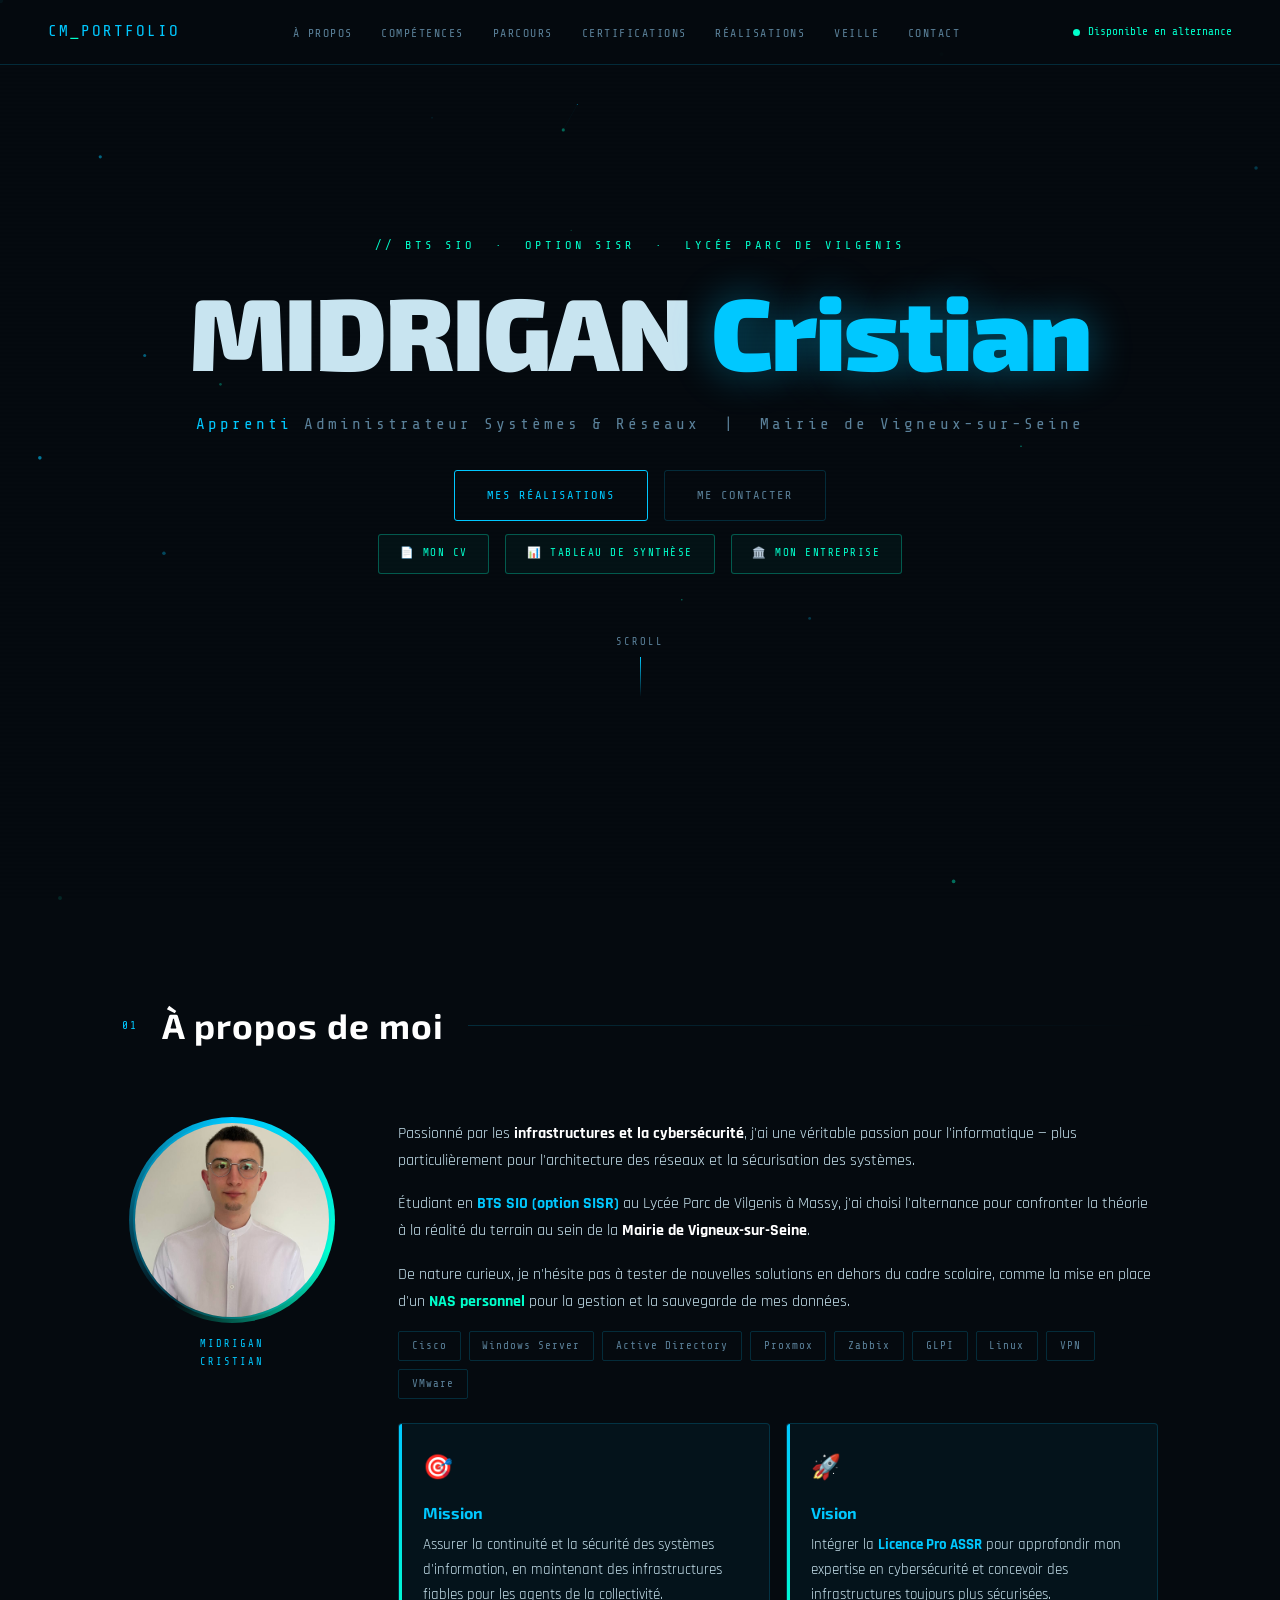
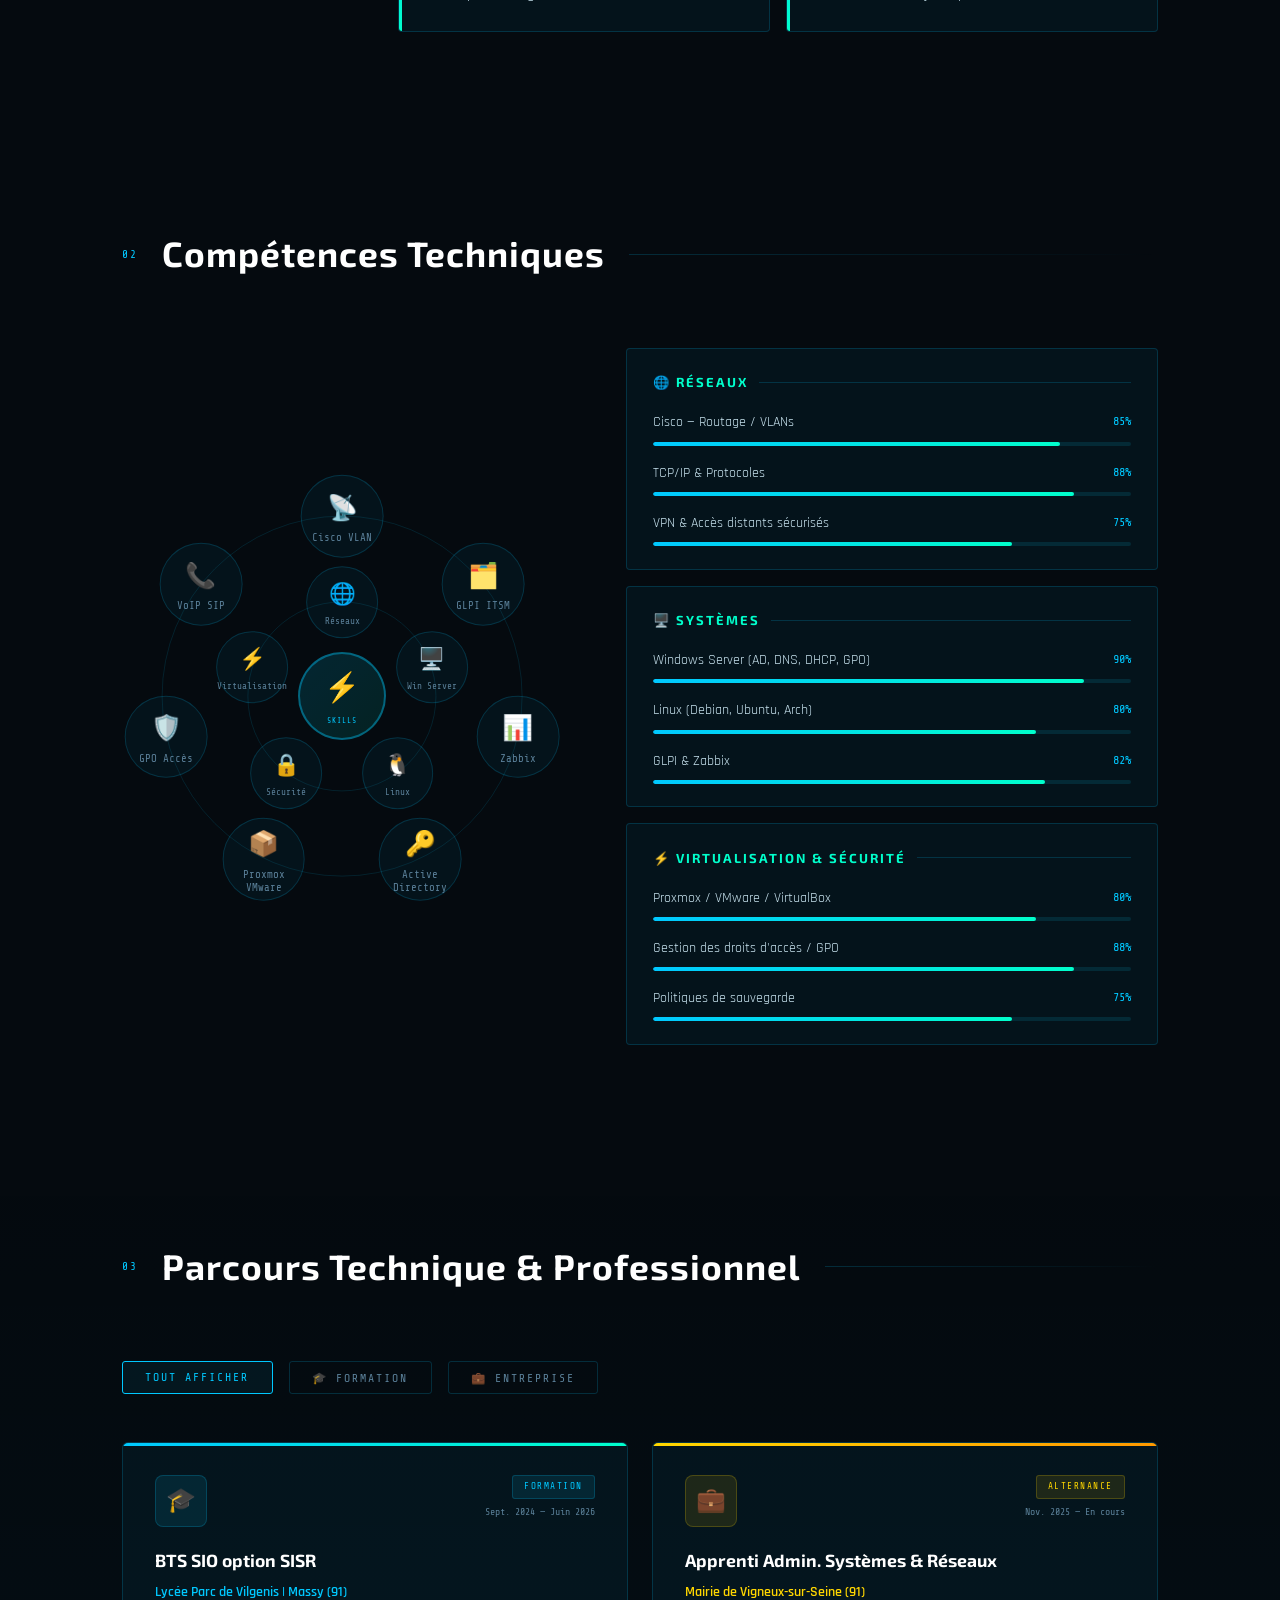
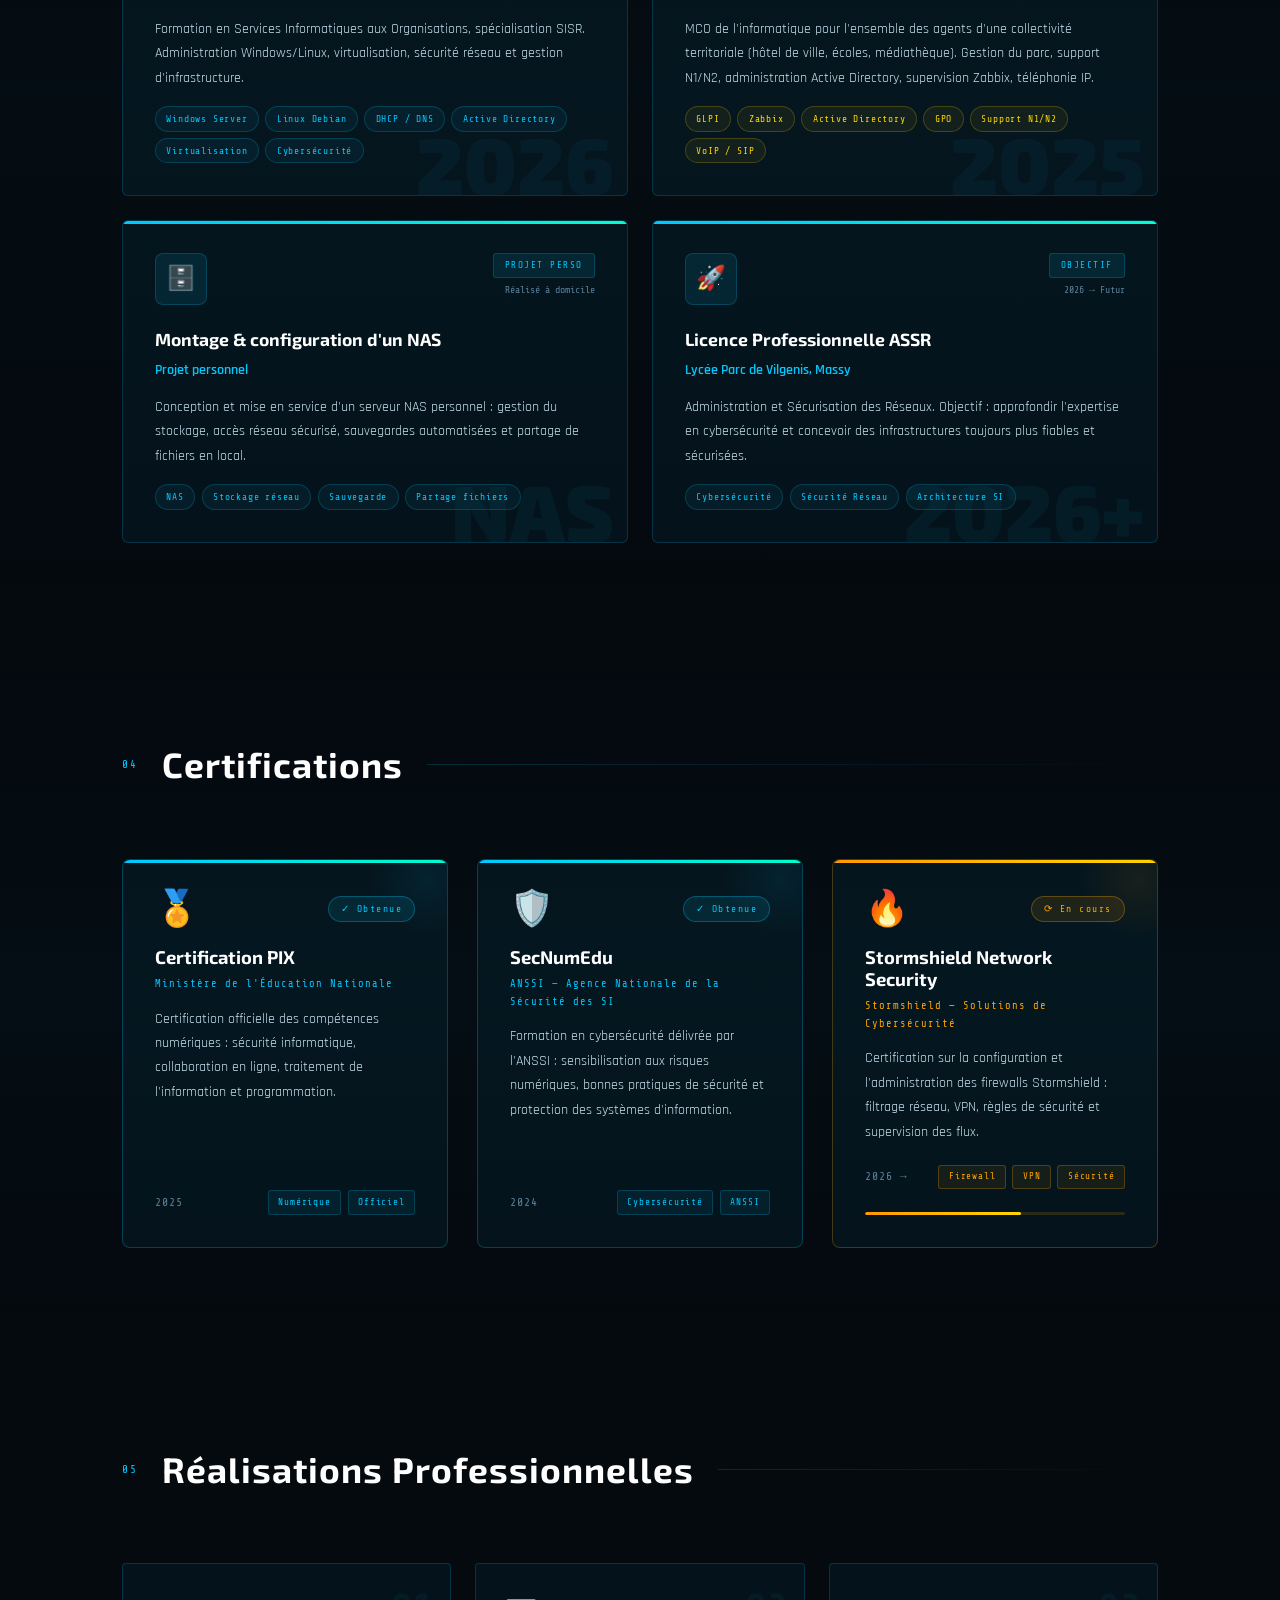
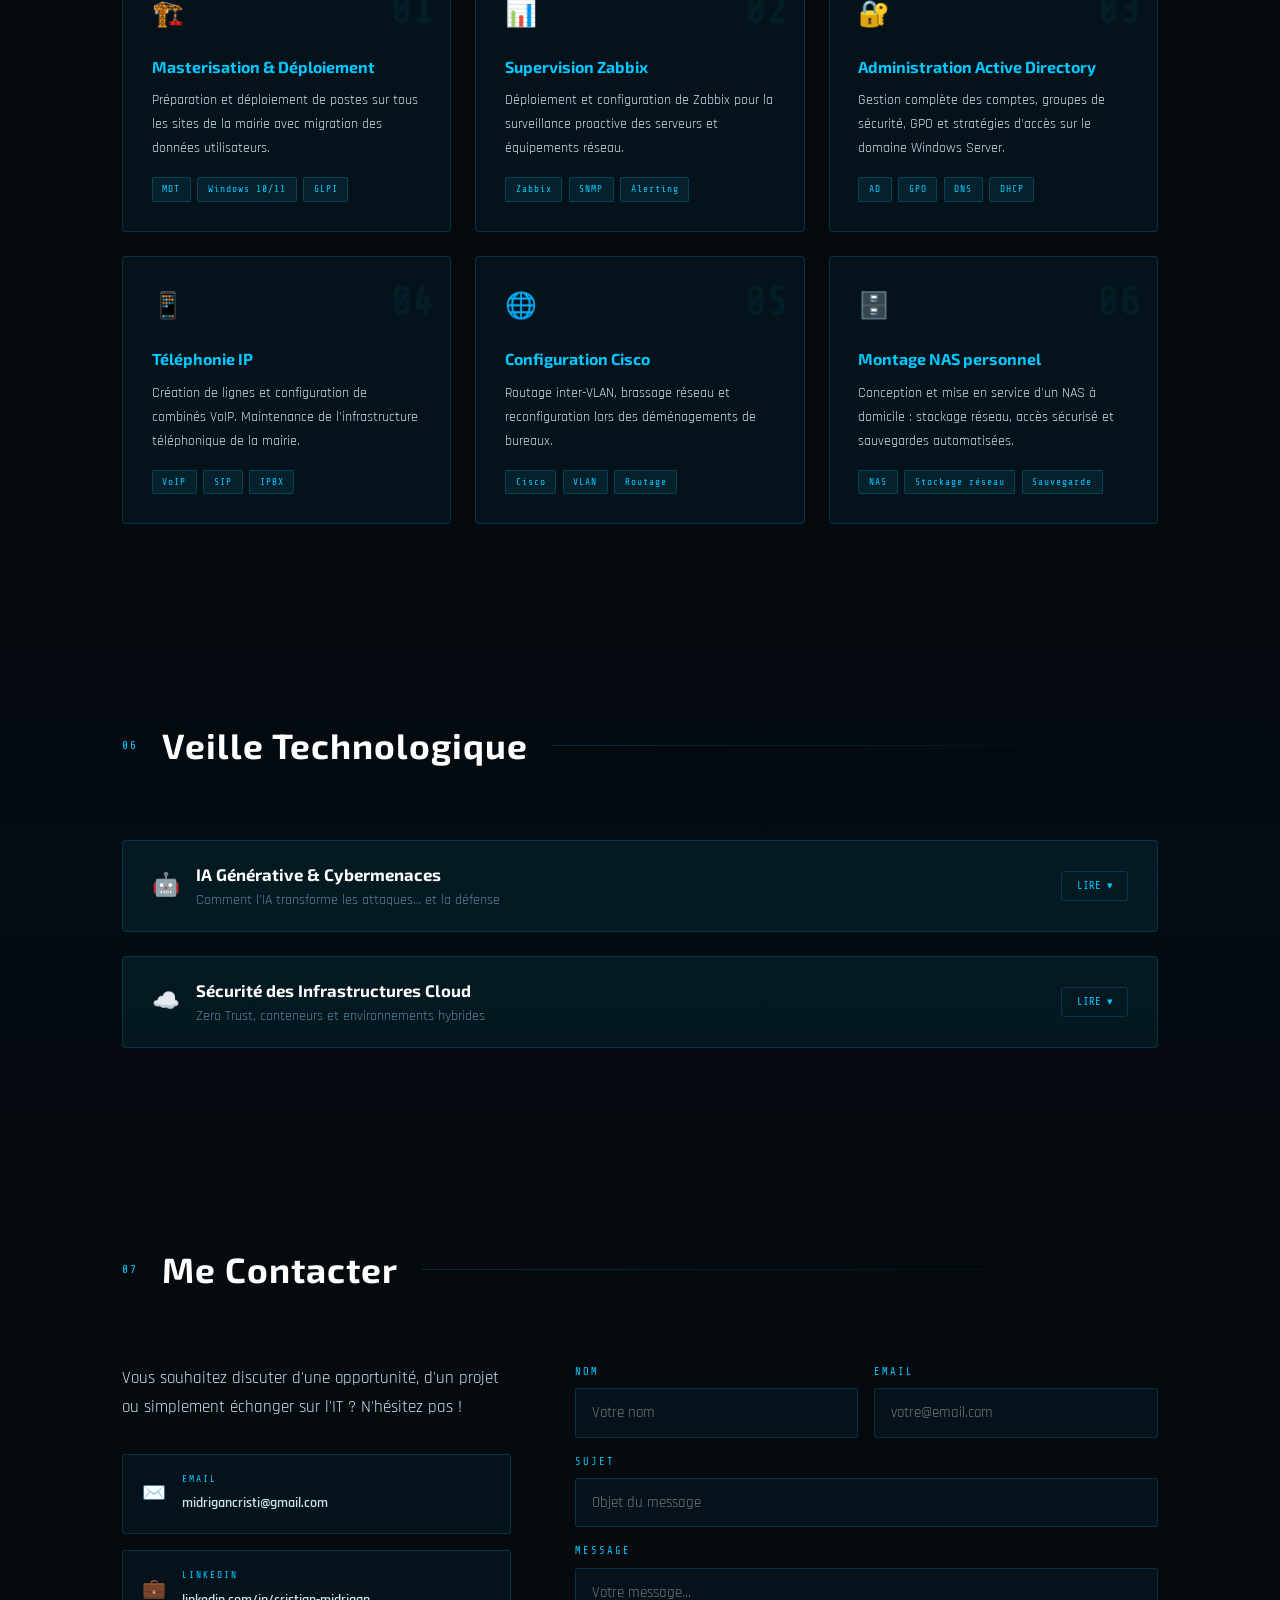
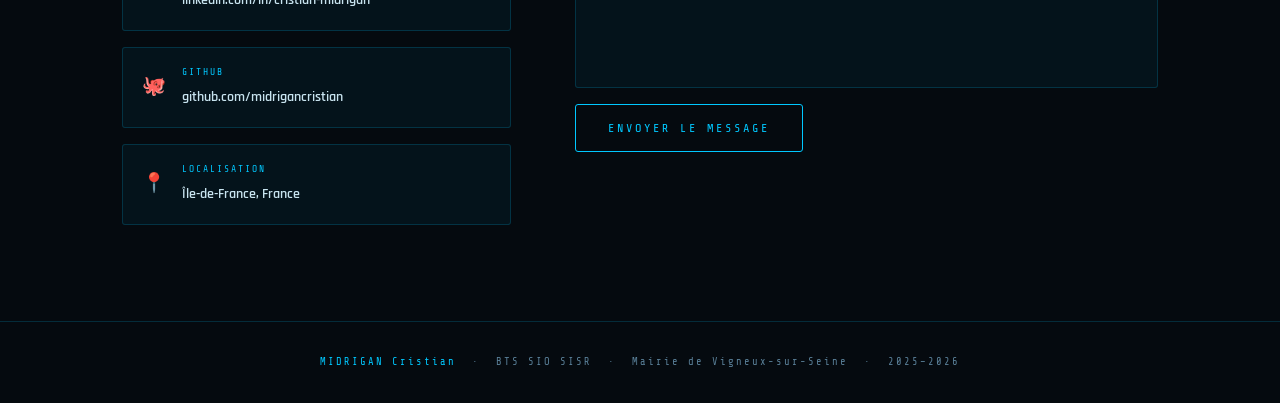
==== index.html @ a70117c6 "organigrame ajoute" ====
<!DOCTYPE html>
<html lang="fr">
<head>
<meta charset="UTF-8">
<meta name="viewport" content="width=device-width, initial-scale=1.0">
<title>MIDRIGAN Cristian | Portfolio</title>
<link href="https://fonts.googleapis.com/css2?family=Share+Tech+Mono&family=Rajdhani:wght@400;500;600;700&family=Exo+2:wght@300;400;600;700;900&display=swap" rel="stylesheet">
<link rel="stylesheet" href="style.css">
</head>
<body>
<canvas id="bg-canvas"></canvas>

<!-- NAV -->
<nav>
  <a href="#hero" class="nav-logo">CM<span>_</span>PORTFOLIO</a>
  <ul class="nav-links">
    <li><a href="#about">À propos</a></li>
    <li><a href="#skills">Compétences</a></li>
    <li><a href="#parcours">Parcours</a></li>
    <li><a href="#certifications">Certifications</a></li>
    <li><a href="#realisations">Réalisations</a></li>
    <li><a href="#veille">Veille</a></li>
    <li><a href="#contact">Contact</a></li>
  </ul>
  <div class="nav-status"><div class="status-dot"></div>Disponible en alternance</div>
</nav>

<!-- HERO -->
<section id="hero">
  <div class="hero-tag">// BTS SIO &nbsp;·&nbsp; OPTION SISR &nbsp;·&nbsp; LYCÉE PARC DE VILGENIS</div>
  <h1 class="hero-name"><span>MIDRIGAN </span><span class="last">Cristian</span></h1>
  <p class="hero-sub"><span class="hi">Apprenti</span> Administrateur Systèmes &amp; Réseaux &nbsp;|&nbsp; Mairie de Vigneux-sur-Seine</p>
  <div class="hero-row1">
    <a href="#realisations" class="btn btn-p">Mes réalisations</a>
    <a href="#contact" class="btn btn-g">Me contacter</a>
  </div>
  <div class="hero-row2">
    <a href="cv.html" class="btn-doc">📄 Mon CV</a>
    <a href="#" class="btn-doc">📊 Tableau de synthèse</a>
    <a href="entreprise.html" class="btn-doc">🏛️ Mon entreprise</a>
  </div>
  <div class="hero-scroll"><span>SCROLL</span><div class="scroll-line"></div></div>
</section>

<!-- À PROPOS -->
<section id="about">
  <div class="wrap">
    <div class="sec-head"><span class="sec-num">01</span><h2 class="sec-title">À propos de moi</h2><div class="sec-line"></div></div>
    <div class="about-layout">
      <div class="photo-col">
        <div class="photo-wrap"><div class="photo-ring"></div><div class="photo-inner"><img src="CVPhoto.jpg" alt=""></div></div>
        <div class="photo-name">MIDRIGAN<br>CRISTIAN</div>
      </div>
      <div>
        <div class="about-text">
          <p>Passionné par les <strong style="color:#fff">infrastructures et la cybersécurité</strong>, j'ai une véritable passion pour l'informatique — plus particulièrement pour l'architecture des réseaux et la sécurisation des systèmes.</p>
          <p>Étudiant en <strong style="color:var(--cyan)">BTS SIO (option SISR)</strong> au Lycée Parc de Vilgenis à Massy, j'ai choisi l'alternance pour confronter la théorie à la réalité du terrain au sein de la <strong style="color:#fff">Mairie de Vigneux-sur-Seine</strong>.</p>
          <p>De nature curieux, je n'hésite pas à tester de nouvelles solutions en dehors du cadre scolaire, comme la mise en place d'un <strong style="color:var(--cyan2)">NAS personnel</strong> pour la gestion et la sauvegarde de mes données.</p>
        </div>
        <div class="tags"><span class="tag">Cisco</span><span class="tag">Windows Server</span><span class="tag">Active Directory</span><span class="tag">Proxmox</span><span class="tag">Zabbix</span><span class="tag">GLPI</span><span class="tag">Linux</span><span class="tag">VPN</span><span class="tag">VMware</span></div>
        <div class="mv-grid">
          <div class="mv-card"><div class="mv-icon">🎯</div><div class="mv-title">Mission</div><p>Assurer la continuité et la sécurité des systèmes d'information, en maintenant des infrastructures fiables pour les agents de la collectivité.</p></div>
          <div class="mv-card"><div class="mv-icon">🚀</div><div class="mv-title">Vision</div><p>Intégrer la <strong style="color:var(--cyan)">Licence Pro ASSR</strong> pour approfondir mon expertise en cybersécurité et concevoir des infrastructures toujours plus sécurisées.</p></div>
        </div>
      </div>
    </div>
  </div>
</section>

<!-- COMPÉTENCES -->
<section id="skills">
  <div class="wrap">
    <div class="sec-head"><span class="sec-num">02</span><h2 class="sec-title">Compétences Techniques</h2><div class="sec-line"></div></div>
    <div class="skills-layout">
      <div class="orb-wrap" id="orbWrap">
        <div class="orb-ring" id="orbRing1"></div>
        <div class="orb-ring" id="orbRing2"></div>
        <div class="orb-center"><span>⚡</span><p>SKILLS</p></div>
        <div class="orb-node" data-ring="1" data-idx="0" data-total="5"><div class="orb-node-in"><span class="ni">🌐</span><p class="nl">Réseaux</p></div></div>
        <div class="orb-node" data-ring="1" data-idx="1" data-total="5"><div class="orb-node-in"><span class="ni">🖥️</span><p class="nl">Win Server</p></div></div>
        <div class="orb-node" data-ring="1" data-idx="2" data-total="5"><div class="orb-node-in"><span class="ni">🐧</span><p class="nl">Linux</p></div></div>
        <div class="orb-node" data-ring="1" data-idx="3" data-total="5"><div class="orb-node-in"><span class="ni">🔒</span><p class="nl">Sécurité</p></div></div>
        <div class="orb-node" data-ring="1" data-idx="4" data-total="5"><div class="orb-node-in"><span class="ni">⚡</span><p class="nl">Virtualisation</p></div></div>
        <div class="orb-node" data-ring="2" data-idx="0" data-total="7"><div class="orb-node-in"><span class="ni">📡</span><p class="nl">Cisco VLAN</p></div></div>
        <div class="orb-node" data-ring="2" data-idx="1" data-total="7"><div class="orb-node-in"><span class="ni">🗂️</span><p class="nl">GLPI ITSM</p></div></div>
        <div class="orb-node" data-ring="2" data-idx="2" data-total="7"><div class="orb-node-in"><span class="ni">📊</span><p class="nl">Zabbix</p></div></div>
        <div class="orb-node" data-ring="2" data-idx="3" data-total="7"><div class="orb-node-in"><span class="ni">🔑</span><p class="nl">Active Directory</p></div></div>
        <div class="orb-node" data-ring="2" data-idx="4" data-total="7"><div class="orb-node-in"><span class="ni">📦</span><p class="nl">Proxmox VMware</p></div></div>
        <div class="orb-node" data-ring="2" data-idx="5" data-total="7"><div class="orb-node-in"><span class="ni">🛡️</span><p class="nl">GPO Accès</p></div></div>
        <div class="orb-node" data-ring="2" data-idx="6" data-total="7"><div class="orb-node-in"><span class="ni">📞</span><p class="nl">VoIP SIP</p></div></div>
      </div>
      <div class="skill-blocks">
        <div class="sb">
          <div class="sb-title">🌐 Réseaux</div>
          <div class="si"><div class="si-row"><span class="si-name">Cisco — Routage / VLANs</span><span class="si-pct">85%</span></div><div class="sbar"><div class="sfill" style="width:85%"></div></div></div>
          <div class="si"><div class="si-row"><span class="si-name">TCP/IP &amp; Protocoles</span><span class="si-pct">88%</span></div><div class="sbar"><div class="sfill" style="width:88%"></div></div></div>
          <div class="si"><div class="si-row"><span class="si-name">VPN &amp; Accès distants sécurisés</span><span class="si-pct">75%</span></div><div class="sbar"><div class="sfill" style="width:75%"></div></div></div>
        </div>
        <div class="sb">
          <div class="sb-title">🖥️ Systèmes</div>
          <div class="si"><div class="si-row"><span class="si-name">Windows Server (AD, DNS, DHCP, GPO)</span><span class="si-pct">90%</span></div><div class="sbar"><div class="sfill" style="width:90%"></div></div></div>
          <div class="si"><div class="si-row"><span class="si-name">Linux (Debian, Ubuntu, Arch)</span><span class="si-pct">80%</span></div><div class="sbar"><div class="sfill" style="width:80%"></div></div></div>
          <div class="si"><div class="si-row"><span class="si-name">GLPI &amp; Zabbix</span><span class="si-pct">82%</span></div><div class="sbar"><div class="sfill" style="width:82%"></div></div></div>
        </div>
        <div class="sb">
          <div class="sb-title">⚡ Virtualisation &amp; Sécurité</div>
          <div class="si"><div class="si-row"><span class="si-name">Proxmox / VMware / VirtualBox</span><span class="si-pct">80%</span></div><div class="sbar"><div class="sfill" style="width:80%"></div></div></div>
          <div class="si"><div class="si-row"><span class="si-name">Gestion des droits d'accès / GPO</span><span class="si-pct">88%</span></div><div class="sbar"><div class="sfill" style="width:88%"></div></div></div>
          <div class="si"><div class="si-row"><span class="si-name">Politiques de sauvegarde</span><span class="si-pct">75%</span></div><div class="sbar"><div class="sfill" style="width:75%"></div></div></div>
        </div>
      </div>
    </div>
  </div>
</section>

<!-- PARCOURS -->
<section id="parcours">
  <div class="wrap">
    <div class="sec-head"><span class="sec-num">03</span><h2 class="sec-title">Parcours Technique &amp; Professionnel</h2><div class="sec-line"></div></div>
    <div class="pf-row">
      <button class="pf-btn active" onclick="filterP('all',this)">Tout afficher</button>
      <button class="pf-btn" onclick="filterP('formation',this)">🎓 Formation</button>
      <button class="pf-btn" onclick="filterP('entreprise',this)">💼 Entreprise</button>
    </div>
    <div class="parc-grid">
      <div class="pc formation" data-type="formation"><div class="pc-year">2026</div><div class="pc-top"><div class="pc-icon">🎓</div><div class="pc-meta"><span class="pc-badge">FORMATION</span><span class="pc-date">Sept. 2024 — Juin 2026</span></div></div><div class="pc-role">BTS SIO option SISR</div><div class="pc-org">Lycée Parc de Vilgenis | Massy (91)</div><p class="pc-desc">Formation en Services Informatiques aux Organisations, spécialisation SISR. Administration Windows/Linux, virtualisation, sécurité réseau et gestion d'infrastructure.</p><div class="pc-tags"><span class="pc-tag">Windows Server</span><span class="pc-tag">Linux Debian</span><span class="pc-tag">DHCP / DNS</span><span class="pc-tag">Active Directory</span><span class="pc-tag">Virtualisation</span><span class="pc-tag">Cybersécurité</span></div></div>
      <div class="pc entreprise" data-type="entreprise"><div class="pc-year">2025</div><div class="pc-top"><div class="pc-icon">💼</div><div class="pc-meta"><span class="pc-badge">ALTERNANCE</span><span class="pc-date">Nov. 2025 — En cours</span></div></div><div class="pc-role">Apprenti Admin. Systèmes &amp; Réseaux</div><div class="pc-org">Mairie de Vigneux-sur-Seine (91)</div><p class="pc-desc">MCO de l'informatique pour l'ensemble des agents d'une collectivité territoriale (hôtel de ville, écoles, médiathèque). Gestion du parc, support N1/N2, administration Active Directory, supervision Zabbix, téléphonie IP.</p><div class="pc-tags"><span class="pc-tag">GLPI</span><span class="pc-tag">Zabbix</span><span class="pc-tag">Active Directory</span><span class="pc-tag">GPO</span><span class="pc-tag">Support N1/N2</span><span class="pc-tag">VoIP / SIP</span></div></div>
      <div class="pc formation" data-type="formation"><div class="pc-year">NAS</div><div class="pc-top"><div class="pc-icon">🗄️</div><div class="pc-meta"><span class="pc-badge">PROJET PERSO</span><span class="pc-date">Réalisé à domicile</span></div></div><div class="pc-role">Montage &amp; configuration d'un NAS</div><div class="pc-org">Projet personnel</div><p class="pc-desc">Conception et mise en service d'un serveur NAS personnel : gestion du stockage, accès réseau sécurisé, sauvegardes automatisées et partage de fichiers en local.</p><div class="pc-tags"><span class="pc-tag">NAS</span><span class="pc-tag">Stockage réseau</span><span class="pc-tag">Sauvegarde</span><span class="pc-tag">Partage fichiers</span></div></div>
      <div class="pc formation" data-type="formation"><div class="pc-year">2026+</div><div class="pc-top"><div class="pc-icon">🚀</div><div class="pc-meta"><span class="pc-badge">OBJECTIF</span><span class="pc-date">2026 → Futur</span></div></div><div class="pc-role">Licence Professionnelle ASSR</div><div class="pc-org">Lycée Parc de Vilgenis, Massy</div><p class="pc-desc">Administration et Sécurisation des Réseaux. Objectif : approfondir l'expertise en cybersécurité et concevoir des infrastructures toujours plus fiables et sécurisées.</p><div class="pc-tags"><span class="pc-tag">Cybersécurité</span><span class="pc-tag">Sécurité Réseau</span><span class="pc-tag">Architecture SI</span></div></div>
    </div>
  </div>
</section>

<!-- CERTIFICATIONS -->
<section id="certifications">
  <div class="wrap">
    <div class="sec-head"><span class="sec-num">04</span><h2 class="sec-title">Certifications</h2><div class="sec-line"></div></div>
    <div class="cert-grid">

      <!-- PIX -->
      <div class="cert-card cert-done">
        <div class="cert-glow"></div>
        <div class="cert-top"><div class="cert-logo">🏅</div><span class="cert-status cert-status-done">✓ Obtenue</span></div>
        <div class="cert-name">Certification PIX</div>
        <div class="cert-org">Ministère de l'Éducation Nationale</div>
        <p class="cert-desc">Certification officielle des compétences numériques : sécurité informatique, collaboration en ligne, traitement de l'information et programmation.</p>
        <div class="cert-footer"><span class="cert-year">2025</span><div class="cert-tags"><span class="cert-tag">Numérique</span><span class="cert-tag">Officiel</span></div></div>
      </div>

      <!-- SECNUM -->
      <div class="cert-card cert-done">
        <div class="cert-glow"></div>
        <div class="cert-top"><div class="cert-logo">🛡️</div><span class="cert-status cert-status-done">✓ Obtenue</span></div>
        <div class="cert-name">SecNumEdu</div>
        <div class="cert-org">ANSSI — Agence Nationale de la Sécurité des SI</div>
        <p class="cert-desc">Formation en cybersécurité délivrée par l'ANSSI : sensibilisation aux risques numériques, bonnes pratiques de sécurité et protection des systèmes d'information.</p>
        <div class="cert-footer"><span class="cert-year">2024</span><div class="cert-tags"><span class="cert-tag">Cybersécurité</span><span class="cert-tag">ANSSI</span></div></div>
      </div>

      <!-- STORMSHIELD -->
      <div class="cert-card cert-wip">
        <div class="cert-glow cert-glow-wip"></div>
        <div class="cert-top"><div class="cert-logo">🔥</div><span class="cert-status cert-status-wip">⟳ En cours</span></div>
        <div class="cert-name">Stormshield Network Security</div>
        <div class="cert-org">Stormshield — Solutions de Cybersécurité</div>
        <p class="cert-desc">Certification sur la configuration et l'administration des firewalls Stormshield : filtrage réseau, VPN, règles de sécurité et supervision des flux.</p>
        <div class="cert-footer"><span class="cert-year">2026 →</span><div class="cert-tags"><span class="cert-tag cert-tag-wip">Firewall</span><span class="cert-tag cert-tag-wip">VPN</span><span class="cert-tag cert-tag-wip">Sécurité</span></div></div>
        <div class="cert-progress-bar"><div class="cert-progress-fill"></div></div>
      </div>

    </div>
  </div>
</section>

<!-- RÉALISATIONS -->
<section id="realisations">
  <div class="wrap">
    <div class="sec-head"><span class="sec-num">05</span><h2 class="sec-title">Réalisations Professionnelles</h2><div class="sec-line"></div></div>
    <div class="real-grid">
      <div class="rc"><div class="rc-num">01</div><div class="rc-icon">🏗️</div><h3>Masterisation &amp; Déploiement</h3><p>Préparation et déploiement de postes sur tous les sites de la mairie avec migration des données utilisateurs.</p><div class="rc-tags"><span class="rtag">MDT</span><span class="rtag">Windows 10/11</span><span class="rtag">GLPI</span></div></div>
      <div class="rc"><div class="rc-num">02</div><div class="rc-icon">📊</div><h3>Supervision Zabbix</h3><p>Déploiement et configuration de Zabbix pour la surveillance proactive des serveurs et équipements réseau.</p><div class="rc-tags"><span class="rtag">Zabbix</span><span class="rtag">SNMP</span><span class="rtag">Alerting</span></div></div>
      <div class="rc"><div class="rc-num">03</div><div class="rc-icon">🔐</div><h3>Administration Active Directory</h3><p>Gestion complète des comptes, groupes de sécurité, GPO et stratégies d'accès sur le domaine Windows Server.</p><div class="rc-tags"><span class="rtag">AD</span><span class="rtag">GPO</span><span class="rtag">DNS</span><span class="rtag">DHCP</span></div></div>
      <div class="rc"><div class="rc-num">04</div><div class="rc-icon">📱</div><h3>Téléphonie IP</h3><p>Création de lignes et configuration de combinés VoIP. Maintenance de l'infrastructure téléphonique de la mairie.</p><div class="rc-tags"><span class="rtag">VoIP</span><span class="rtag">SIP</span><span class="rtag">IPBX</span></div></div>
      <div class="rc"><div class="rc-num">05</div><div class="rc-icon">🌐</div><h3>Configuration Cisco</h3><p>Routage inter-VLAN, brassage réseau et reconfiguration lors des déménagements de bureaux.</p><div class="rc-tags"><span class="rtag">Cisco</span><span class="rtag">VLAN</span><span class="rtag">Routage</span></div></div>
      <div class="rc"><div class="rc-num">06</div><div class="rc-icon">🗄️</div><h3>Montage NAS personnel</h3><p>Conception et mise en service d'un NAS à domicile : stockage réseau, accès sécurisé et sauvegardes automatisées.</p><div class="rc-tags"><span class="rtag">NAS</span><span class="rtag">Stockage réseau</span><span class="rtag">Sauvegarde</span></div></div>
    </div>
  </div>
</section>

<!-- VEILLE -->
<section id="veille" style="background:linear-gradient(180deg,transparent,rgba(0,200,255,.02),transparent)">
  <div class="wrap">
    <div class="sec-head"><span class="sec-num">06</span><h2 class="sec-title">Veille Technologique</h2><div class="sec-line"></div></div>
    <div class="veille-stack">
      <div class="vc">
        <div class="vc-head" onclick="toggleV(this)"><div class="vc-icon">🤖</div><div class="vc-txt"><div class="vc-title">IA Générative &amp; Cybermenaces</div><div class="vc-sub">Comment l'IA transforme les attaques… et la défense</div></div><div class="vc-btn">LIRE ▾</div></div>
        <div class="vc-body">
          <div class="vs"><div class="vs-title">🔍 Thème surveillé</div><p>Impact de l'IA générative sur la cybersécurité : attaques plus rapides et crédibles (phishing, deepfakes, code malveillant assisté IA) et nouvelles cibles comme les modèles IA eux-mêmes.</p></div>
          <div class="vs"><div class="vs-title">⚠️ Pourquoi c'est critique en 2025-2026</div><ul class="vl"><li>Phishing "industriel" généré par IA, beaucoup plus réaliste et massif</li><li>Risque d'empoisonnement des modèles (données d'entraînement modifiées) — nouvelle forme d'attaque supply chain</li><li>Explosion des deepfakes qui compliquent la détection et la réponse aux incidents</li><li>Automatisation des scans de vulnérabilités grâce aux LLM</li></ul></div>
          <div class="vs"><div class="vs-title">💡 Mon angle BTS SIO</div><div class="va">Je m'intéresse à l'IA utilisée à la fois par les attaquants (phishing automatisé, génération de malwares) et par les défenseurs (détection d'anomalies, SOC augmenté).</div></div>
          <div class="vs"><div class="vs-title">📚 Sources suivies</div><div class="vsrc"><span class="stag">ANSSI</span><span class="stag">CERT-FR</span><span class="stag">The Hacker News</span><span class="stag">Krebs on Security</span><span class="stag">Dark Reading</span></div></div>
        </div>
      </div>
      <div class="vc">
        <div class="vc-head" onclick="toggleV(this)"><div class="vc-icon">☁️</div><div class="vc-txt"><div class="vc-title">Sécurité des Infrastructures Cloud</div><div class="vc-sub">Zero Trust, conteneurs et environnements hybrides</div></div><div class="vc-btn">LIRE ▾</div></div>
        <div class="vc-body">
          <div class="vs"><div class="vs-title">🔍 Thème surveillé</div><p>Évolution des architectures cloud et hybrides : adoption massive de conteneurs (Docker, Kubernetes), modèle Zero Trust, et sécurisation des accès distants dans des environnements distribués.</p></div>
          <div class="vs"><div class="vs-title">⚠️ Enjeux actuels</div><ul class="vl"><li>Mauvaises configurations cloud comme première cause de fuites de données</li><li>Surface d'attaque élargie avec la multiplication des conteneurs et microservices</li><li>Migration vers Zero Trust pour remplacer les VPN traditionnels jugés insuffisants</li></ul></div>
          <div class="vs"><div class="vs-title">💡 Mon angle BTS SIO</div><div class="va">J'expérimente ces concepts dans mon HomeLab (Proxmox + segmentation réseau). Cette veille me prépare à administrer des SI hybrides.</div></div>
          <div class="vs"><div class="vs-title">📚 Sources suivies</div><div class="vsrc"><span class="stag">NIST</span><span class="stag">CIS Benchmarks</span><span class="stag">AWS Security Blog</span><span class="stag">CISA Alerts</span></div></div>
        </div>
      </div>
    </div>
  </div>
</section>

<!-- CONTACT -->
<section id="contact">
  <div class="wrap">
    <div class="sec-head"><span class="sec-num">07</span><h2 class="sec-title">Me Contacter</h2><div class="sec-line"></div></div>
    <div class="contact-grid">
      <div>
        <p style="color:var(--text);margin-bottom:2rem">Vous souhaitez discuter d'une opportunité, d'un projet ou simplement échanger sur l'IT ? N'hésitez pas !</p>
        <div class="c-items">
          <a href="mailto:midrigancristi@gmail.com" class="c-item"><span class="c-ico">✉️</span><div><span class="c-lbl">EMAIL</span><span class="c-val">midrigancristi@gmail.com</span></div></a>
          <a href="https://www.linkedin.com/in/cristian-midrigan/" target="_blank" class="c-item"><span class="c-ico">💼</span><div><span class="c-lbl">LINKEDIN</span><span class="c-val">linkedin.com/in/cristian-midrigan</span></div></a>
          <a href="https://github.com/midrigancristian/" target="_blank" class="c-item"><span class="c-ico">🐙</span><div><span class="c-lbl">GITHUB</span><span class="c-val">github.com/midrigancristian</span></div></a>
          <div class="c-item"><span class="c-ico">📍</span><div><span class="c-lbl">LOCALISATION</span><span class="c-val">Île-de-France, France</span></div></div>
        </div>
      </div>
      <form class="c-form" onsubmit="submitForm(event)">
        <div class="frow">
          <div class="fg"><label>Nom</label><input type="text" placeholder="Votre nom" required></div>
          <div class="fg"><label>Email</label><input type="email" placeholder="votre@email.com" required></div>
        </div>
        <div class="fg"><label>Sujet</label><input type="text" placeholder="Objet du message" required></div>
        <div class="fg"><label>Message</label><textarea placeholder="Votre message..." required></textarea></div>
        <button type="submit" class="c-sbtn">Envoyer le message</button>
      </form>
    </div>
  </div>
</section>

<footer>
  <div class="fi"><span>MIDRIGAN Cristian</span> &nbsp;·&nbsp; BTS SIO SISR &nbsp;·&nbsp; Mairie de Vigneux-sur-Seine &nbsp;·&nbsp; 2025–2026</div>
</footer>

<script src="script.js"></script>
</body>
</html>
---- style.css ----
:root{--bg:#050a0f;--surface:rgba(0,200,255,0.05);--border:rgba(0,200,255,0.18);--border2:rgba(0,200,255,0.4);--cyan:#00c8ff;--cyan2:#00ffcc;--yellow:#ffd700;--text:#c8e4f0;--muted:#5a8099;--mono:'Share Tech Mono',monospace;--head:'Exo 2',sans-serif;--body:'Rajdhani',sans-serif;}
*,*::before,*::after{box-sizing:border-box;margin:0;padding:0;}
html{scroll-behavior:smooth;}
body{background:var(--bg);color:var(--text);font-family:var(--body);font-size:17px;line-height:1.7;overflow-x:hidden;}
#bg-canvas{position:fixed;top:0;left:0;width:100%;height:100%;z-index:0;pointer-events:none;}
body::after{content:'';position:fixed;inset:0;background:repeating-linear-gradient(0deg,transparent,transparent 2px,rgba(0,0,0,.03) 2px,rgba(0,0,0,.03) 4px);pointer-events:none;z-index:1;}
nav{position:fixed;top:0;left:0;right:0;z-index:100;display:flex;align-items:center;justify-content:space-between;padding:0 3rem;height:65px;background:rgba(5,10,15,.92);backdrop-filter:blur(16px);border-bottom:1px solid var(--border);}
.nav-logo{font-family:var(--mono);font-size:1rem;color:var(--cyan);letter-spacing:2px;text-decoration:none;}
.nav-logo span{color:var(--cyan2);}
.nav-links{display:flex;gap:1.8rem;list-style:none;}
.nav-links a{font-family:var(--mono);font-size:.72rem;color:var(--muted);text-decoration:none;letter-spacing:1.5px;text-transform:uppercase;position:relative;transition:color .3s;}
.nav-links a::after{content:'';position:absolute;bottom:-3px;left:0;width:0;height:1px;background:var(--cyan);transition:width .3s;}
.nav-links a:hover,.nav-links a.active{color:var(--cyan);}
.nav-links a:hover::after,.nav-links a.active::after{width:100%;}
.nav-status{display:flex;align-items:center;gap:.5rem;font-family:var(--mono);font-size:.7rem;color:var(--cyan2);}
.status-dot{width:7px;height:7px;background:var(--cyan2);border-radius:50%;animation:pulse 2s infinite;}
@keyframes pulse{0%,100%{opacity:1;box-shadow:0 0 6px var(--cyan2);}50%{opacity:.4;}}
section{position:relative;z-index:2;}
.wrap{max-width:1100px;margin:0 auto;padding:6rem 2rem;}
.sec-head{display:flex;align-items:center;gap:1.5rem;margin-bottom:4rem;}
.sec-num{font-family:var(--mono);font-size:.7rem;color:var(--cyan);letter-spacing:2px;}
.sec-title{font-family:var(--head);font-size:clamp(1.6rem,3vw,2.2rem);font-weight:700;color:#fff;letter-spacing:1px;}
.sec-line{flex:1;height:1px;background:linear-gradient(to right,var(--border),transparent);}
#hero{min-height:100vh;display:flex;align-items:center;justify-content:center;flex-direction:column;text-align:center;padding:6rem 2rem 4rem;}
.hero-tag{font-family:var(--mono);font-size:.75rem;color:var(--cyan2);letter-spacing:4px;margin-bottom:1.5rem;}
.hero-name{font-family:var(--head);font-size:clamp(3rem,8vw,7rem);font-weight:900;letter-spacing:-2px;line-height:1;margin-bottom:.3rem;}
.hero-name .last{color:var(--cyan);text-shadow:0 0 40px rgba(0,200,255,.4);}
.hero-sub{font-family:var(--mono);font-size:clamp(.8rem,1.5vw,1rem);color:var(--muted);letter-spacing:3px;margin:1.5rem 0 2rem;}
.hero-sub .hi{color:var(--cyan);}
.hero-row1,.hero-row2{display:flex;gap:1rem;flex-wrap:wrap;justify-content:center;margin-bottom:.8rem;}
.btn{font-family:var(--mono);font-size:.75rem;letter-spacing:2px;text-transform:uppercase;padding:.9rem 2rem;border-radius:3px;text-decoration:none;transition:all .3s;display:inline-flex;align-items:center;gap:.5rem;}
.btn-p{border:1px solid var(--cyan);color:var(--cyan);background:transparent;position:relative;overflow:hidden;}
.btn-p::before{content:'';position:absolute;inset:0;background:var(--cyan);transform:translateX(-100%);transition:transform .3s;z-index:-1;}
.btn-p:hover{color:#000;}
.btn-p:hover::before{transform:translateX(0);}
.btn-g{border:1px solid var(--border);color:var(--muted);background:transparent;}
.btn-g:hover{border-color:var(--muted);color:var(--text);}
.btn-doc{font-family:var(--mono);font-size:.68rem;letter-spacing:1.5px;text-transform:uppercase;padding:.6rem 1.3rem;border-radius:3px;text-decoration:none;border:1px solid rgba(0,255,204,.3);color:var(--cyan2);background:rgba(0,255,204,.04);transition:all .3s;display:inline-flex;align-items:center;gap:.5rem;}
.btn-doc:hover{border-color:var(--cyan2);background:rgba(0,255,204,.12);color:#fff;}
.hero-scroll{margin-top:3rem;display:flex;flex-direction:column;align-items:center;gap:.3rem;}
.hero-scroll span{font-family:var(--mono);font-size:.65rem;color:var(--muted);letter-spacing:2px;}
.scroll-line{width:1px;height:40px;background:linear-gradient(to bottom,var(--cyan),transparent);animation:sline 1.5s infinite;}
@keyframes sline{0%{transform:scaleY(0);transform-origin:top}50%{transform:scaleY(1);transform-origin:top}51%{transform:scaleY(1);transform-origin:bottom}100%{transform:scaleY(0);transform-origin:bottom}}
.about-layout{display:grid;grid-template-columns:220px 1fr;gap:3.5rem;align-items:start;}
.photo-col{display:flex;flex-direction:column;align-items:center;gap:1rem;}
.photo-wrap{width:200px;height:200px;border-radius:50%;position:relative;display:flex;align-items:center;justify-content:center;}
.photo-ring{position:absolute;inset:-3px;border-radius:50%;background:conic-gradient(from 0deg,var(--cyan),var(--cyan2),transparent 60%,var(--cyan));animation:spin 4s linear infinite;}
@keyframes spin{to{transform:rotate(360deg);}}
.photo-inner{width:198px;height:198px;border-radius:50%;background:linear-gradient(135deg,rgba(0,200,255,.1),rgba(0,255,204,.05));display:flex;align-items:center;justify-content:center;position:relative;z-index:1;font-size:5rem;border:2px solid var(--border);overflow:hidden;}
.photo-inner img{width:100%;height:100%;object-fit:cover;}
.photo-name{font-family:var(--mono);font-size:.65rem;color:var(--cyan);letter-spacing:2px;text-align:center;}
.about-text p{color:var(--text);margin-bottom:1rem;font-size:1rem;}
.tags{display:flex;flex-wrap:wrap;gap:.5rem;margin:1rem 0 1.5rem;}
.tag{font-family:var(--mono);font-size:.68rem;padding:.3rem .8rem;border:1px solid var(--border);border-radius:2px;color:var(--muted);letter-spacing:1px;transition:all .2s;}
.tag:hover{border-color:var(--cyan);color:var(--cyan);background:rgba(0,200,255,.05);}
.mv-grid{display:grid;grid-template-columns:1fr 1fr;gap:1rem;}
.mv-card{background:var(--surface);border:1px solid var(--border);border-radius:4px;padding:1.5rem;position:relative;overflow:hidden;transition:border-color .3s;}
.mv-card:hover{border-color:var(--border2);}
.mv-card::before{content:'';position:absolute;top:0;left:0;width:3px;height:100%;background:linear-gradient(to bottom,var(--cyan),var(--cyan2));}
.mv-icon{font-size:1.5rem;margin-bottom:.6rem;}
.mv-title{font-family:var(--head);font-size:1rem;font-weight:700;color:var(--cyan);margin-bottom:.4rem;}
.mv-card p{font-size:.92rem;color:var(--text);}

/* === SKILLS SECTION === */
.skills-layout{display:grid;grid-template-columns:440px 1fr;gap:4rem;align-items:center;}

/* Orbital — fully responsive, JS-positioned */
.orb-wrap{
  position:relative;
  width:100%;
  max-width:440px;
  aspect-ratio:1/1;
  flex-shrink:0;
}
.orb-ring{
  position:absolute;
  top:50%;left:50%;
  border-radius:50%;
  border:1px solid rgba(0,200,255,.12);
  transform:translate(-50%,-50%);
  pointer-events:none;
}
.orb-center{
  position:absolute;
  top:50%;left:50%;
  transform:translate(-50%,-50%);
  width:20%;height:20%;
  background:linear-gradient(135deg,rgba(0,200,255,.15),rgba(0,255,204,.1));
  border:2px solid var(--border2);
  border-radius:50%;
  display:flex;flex-direction:column;align-items:center;justify-content:center;
  z-index:10;
}
.orb-center span{font-size:clamp(.9rem,2.5vw,1.8rem);}
.orb-center p{font-family:var(--mono);font-size:clamp(.28rem,.8vw,.5rem);color:var(--cyan);letter-spacing:1px;}
.orb-node{
  position:absolute;
  transform:translate(-50%,-50%);
  z-index:5;
}
.orb-node-in{
  border-radius:50%;
  background:var(--surface);
  border:1px solid var(--border);
  display:flex;flex-direction:column;align-items:center;justify-content:center;
  text-align:center;
  padding:.3rem;
  transition:all .3s;
  cursor:default;
}
.orb-node:hover .orb-node-in{background:rgba(0,200,255,.12);border-color:var(--cyan);box-shadow:0 0 20px rgba(0,200,255,.3);transform:scale(1.12);}
.orb-node-in .ni{display:block;margin-bottom:.15rem;}
.orb-node-in .nl{font-family:var(--mono);color:var(--muted);line-height:1.2;}
.orb-node:hover .orb-node-in .nl{color:var(--cyan);}

/* Skill bars */
.skill-blocks{display:flex;flex-direction:column;gap:1rem;}
.sb{background:var(--surface);border:1px solid var(--border);border-radius:4px;padding:1.4rem 1.6rem;}
.sb-title{font-family:var(--head);font-size:.82rem;font-weight:700;color:var(--cyan2);letter-spacing:2px;text-transform:uppercase;margin-bottom:1.1rem;display:flex;align-items:center;gap:.7rem;}
.sb-title::after{content:'';flex:1;height:1px;background:var(--border);}
.si{margin-bottom:1rem;}
.si:last-child{margin-bottom:0;}
.si-row{display:flex;justify-content:space-between;margin-bottom:.4rem;font-size:.88rem;}
.si-name{color:var(--text);}
.si-pct{font-family:var(--mono);font-size:.75rem;color:var(--cyan);}
.sbar{height:4px;background:rgba(0,200,255,.12);border-radius:2px;overflow:hidden;}
.sfill{height:100%;border-radius:2px;background:linear-gradient(90deg,var(--cyan),var(--cyan2));}

/* Parcours */
#parcours{background:linear-gradient(180deg,transparent,rgba(0,200,255,.02),transparent);}
.pf-row{display:flex;gap:1rem;margin-bottom:3rem;flex-wrap:wrap;}
.pf-btn{font-family:var(--mono);font-size:.72rem;letter-spacing:2px;text-transform:uppercase;padding:.55rem 1.4rem;border-radius:3px;border:1px solid var(--border);color:var(--muted);background:transparent;cursor:pointer;transition:all .3s;}
.pf-btn.active,.pf-btn:hover{border-color:var(--cyan);color:var(--cyan);background:rgba(0,200,255,.06);}
.parc-grid{display:grid;grid-template-columns:repeat(2,1fr);gap:1.5rem;}
.pc{background:var(--surface);border:1px solid var(--border);border-radius:6px;padding:2rem;position:relative;overflow:hidden;transition:border-color .3s,transform .3s;}
.pc:hover{border-color:var(--border2);transform:translateY(-3px);}
.pc::before{content:'';position:absolute;top:0;left:0;right:0;height:3px;}
.pc.formation::before{background:linear-gradient(90deg,var(--cyan),var(--cyan2));}
.pc.entreprise::before{background:linear-gradient(90deg,var(--yellow),#ff9900);}
.pc-year{position:absolute;bottom:-.5rem;right:.8rem;font-family:var(--head);font-size:5rem;font-weight:900;color:rgba(0,200,255,.05);line-height:1;pointer-events:none;}
.pc-top{display:flex;align-items:flex-start;justify-content:space-between;margin-bottom:1.2rem;gap:1rem;}
.pc-icon{width:52px;height:52px;border-radius:8px;display:flex;align-items:center;justify-content:center;font-size:1.5rem;flex-shrink:0;}
.formation .pc-icon{background:rgba(0,200,255,.1);border:1px solid rgba(0,200,255,.2);}
.entreprise .pc-icon{background:rgba(255,215,0,.1);border:1px solid rgba(255,215,0,.2);}
.pc-meta{text-align:right;display:flex;flex-direction:column;gap:.3rem;align-items:flex-end;}
.pc-badge{font-family:var(--mono);font-size:.58rem;letter-spacing:1.5px;padding:.2rem .7rem;border-radius:3px;}
.formation .pc-badge{background:rgba(0,200,255,.1);color:var(--cyan);border:1px solid rgba(0,200,255,.2);}
.entreprise .pc-badge{background:rgba(255,215,0,.1);color:var(--yellow);border:1px solid rgba(255,215,0,.2);}
.pc-date{font-family:var(--mono);font-size:.62rem;color:var(--muted);}
.pc-role{font-family:var(--head);font-size:1.1rem;font-weight:700;color:#fff;margin-bottom:.2rem;}
.pc-org{font-size:.9rem;font-weight:600;margin-bottom:.8rem;}
.formation .pc-org{color:var(--cyan);}
.entreprise .pc-org{color:var(--yellow);}
.pc-desc{font-size:.9rem;color:var(--text);margin-bottom:1rem;}
.pc-tags{display:flex;flex-wrap:wrap;gap:.4rem;}
.pc-tag{font-family:var(--mono);font-size:.6rem;padding:.22rem .65rem;border-radius:20px;letter-spacing:.8px;}
.formation .pc-tag{background:rgba(0,200,255,.06);border:1px solid rgba(0,200,255,.2);color:var(--cyan);}
.entreprise .pc-tag{background:rgba(255,215,0,.06);border:1px solid rgba(255,215,0,.2);color:var(--yellow);}
.pc.hidden{display:none;}

/* Réalisations */
.real-grid{display:grid;grid-template-columns:repeat(3,1fr);gap:1.5rem;}
.rc{background:var(--surface);border:1px solid var(--border);border-radius:4px;padding:1.8rem;transition:border-color .3s,transform .3s;position:relative;overflow:hidden;}
.rc:hover{border-color:rgba(0,200,255,.4);transform:translateY(-4px);}
.rc::after{content:'';position:absolute;bottom:0;left:0;right:0;height:2px;background:linear-gradient(90deg,var(--cyan),var(--cyan2));transform:scaleX(0);transition:transform .4s;}
.rc:hover::after{transform:scaleX(1);}
.rc-num{font-family:var(--mono);font-size:2.5rem;color:rgba(0,200,255,.05);font-weight:700;position:absolute;top:.8rem;right:1rem;}
.rc-icon{font-size:1.6rem;margin-bottom:1rem;}
.rc h3{font-family:var(--head);font-size:1rem;font-weight:700;color:var(--cyan);margin-bottom:.6rem;}
.rc p{font-size:.88rem;color:var(--text);}
.rc-tags{display:flex;flex-wrap:wrap;gap:.4rem;margin-top:1rem;}
.rtag{font-family:var(--mono);font-size:.6rem;padding:.2rem .6rem;background:rgba(0,200,255,.08);border:1px solid rgba(0,200,255,.2);color:var(--cyan);border-radius:2px;letter-spacing:1px;}

/* Veille */
.veille-stack{display:flex;flex-direction:column;gap:1.5rem;}
.vc{background:var(--surface);border:1px solid var(--border);border-radius:4px;overflow:hidden;transition:border-color .3s;}
.vc:hover{border-color:var(--border2);}
.vc-head{display:flex;align-items:center;gap:1rem;padding:1.2rem 1.8rem;cursor:pointer;background:rgba(0,200,255,.02);transition:background .3s;}
.vc-head:hover{background:rgba(0,200,255,.06);}
.vc-icon{font-size:1.4rem;}
.vc-txt{flex:1;}
.vc-title{font-family:var(--head);font-size:1.05rem;font-weight:700;color:#fff;}
.vc-sub{font-size:.85rem;color:var(--muted);}
.vc-btn{font-family:var(--mono);font-size:.68rem;color:var(--cyan);border:1px solid var(--border);padding:.3rem .9rem;border-radius:3px;transition:border-color .2s;white-space:nowrap;}
.vc:hover .vc-btn{border-color:var(--cyan);}
.vc-body{padding:0 1.8rem;max-height:0;overflow:hidden;transition:max-height .4s ease,padding .3s;}
.vc-body.open{max-height:800px;padding:1.5rem 1.8rem;border-top:1px solid var(--border);}
.vs{margin-bottom:1.3rem;}
.vs-title{font-family:var(--head);font-size:.95rem;font-weight:700;color:var(--cyan);margin-bottom:.6rem;padding-bottom:.4rem;border-bottom:1px solid rgba(0,200,255,.1);}
.vs p{font-size:.93rem;color:var(--text);}
.vl{list-style:none;margin-top:.5rem;}
.vl li{display:flex;gap:.7rem;font-size:.92rem;color:var(--text);margin-bottom:.4rem;}
.vl li::before{content:'▸';color:var(--cyan);flex-shrink:0;}
.va{background:rgba(0,200,255,.04);border:1px solid rgba(0,200,255,.1);border-radius:4px;padding:1rem 1.2rem;font-size:.93rem;color:var(--text);}
.vsrc{display:flex;flex-wrap:wrap;gap:.5rem;margin-top:.7rem;}
.stag{font-family:var(--mono);font-size:.65rem;padding:.3rem .8rem;border:1px solid rgba(0,255,204,.2);color:var(--cyan2);background:rgba(0,255,204,.04);border-radius:20px;}

/* Contact */
.contact-grid{display:grid;grid-template-columns:1fr 1.5fr;gap:4rem;align-items:start;}
.c-items{display:flex;flex-direction:column;gap:1rem;}
.c-item{display:flex;align-items:center;gap:1rem;padding:1rem 1.2rem;background:var(--surface);border:1px solid var(--border);border-radius:3px;text-decoration:none;transition:border-color .3s;}
.c-item:hover{border-color:var(--cyan);}
.c-ico{font-size:1.2rem;}
.c-lbl{font-family:var(--mono);font-size:.6rem;color:var(--cyan);letter-spacing:2px;display:block;margin-bottom:.1rem;}
.c-val{color:var(--text);font-size:.9rem;font-weight:600;}
.c-form{display:flex;flex-direction:column;gap:1rem;}
.frow{display:grid;grid-template-columns:1fr 1fr;gap:1rem;}
.fg{display:flex;flex-direction:column;gap:.4rem;}
.fg label{font-family:var(--mono);font-size:.65rem;color:var(--cyan);letter-spacing:2px;text-transform:uppercase;}
.fg input,.fg textarea{background:var(--surface);border:1px solid var(--border);color:var(--text);font-family:var(--body);font-size:.95rem;padding:.9rem 1rem;border-radius:3px;outline:none;transition:border-color .3s;resize:none;}
.fg input:focus,.fg textarea:focus{border-color:var(--cyan);}
.fg textarea{height:120px;}
.c-sbtn{font-family:var(--mono);font-size:.75rem;letter-spacing:3px;text-transform:uppercase;padding:1rem 2rem;background:transparent;border:1px solid var(--cyan);color:var(--cyan);border-radius:3px;cursor:pointer;position:relative;overflow:hidden;transition:color .3s;align-self:flex-start;}
.c-sbtn::before{content:'';position:absolute;inset:0;background:var(--cyan);transform:translateX(-100%);transition:transform .3s;z-index:-1;}
.c-sbtn:hover{color:#000;}
.c-sbtn:hover::before{transform:translateX(0);}
footer{position:relative;z-index:2;border-top:1px solid var(--border);padding:2rem;text-align:center;}
.fi{font-family:var(--mono);font-size:.65rem;color:var(--muted);letter-spacing:2px;}
.fi span{color:var(--cyan);}

@media(max-width:900px){
  nav{padding:0 1.5rem;}
  .nav-links{display:none;}
  .about-layout,.contact-grid{grid-template-columns:1fr;}
  .skills-layout,.parc-grid{grid-template-columns:1fr;}
  .orb-wrap{max-width:340px;margin:0 auto;}
  .real-grid{grid-template-columns:repeat(2,1fr);}
  .frow,.mv-grid{grid-template-columns:1fr;}
}
@media(max-width:600px){.real-grid{grid-template-columns:1fr;}}
/* ── CERTIFICATIONS ── */
#certifications{background:linear-gradient(180deg,transparent,rgba(0,200,255,.025),transparent);}
.cert-grid{display:grid;grid-template-columns:repeat(3,1fr);gap:1.8rem;}
.cert-card{
  position:relative;background:var(--surface);border:1px solid var(--border);
  border-radius:8px;padding:2rem;overflow:hidden;
  display:flex;flex-direction:column;gap:.8rem;
  transition:border-color .3s,transform .3s;
}
.cert-card:hover{transform:translateY(-5px);}
.cert-done{border-color:rgba(0,200,255,.25);}
.cert-done:hover{border-color:var(--cyan);}
.cert-wip{border-color:rgba(255,165,0,.25);}
.cert-wip:hover{border-color:rgba(255,165,0,.6);}

/* Lueur de fond */
.cert-glow{
  position:absolute;top:-40px;right:-40px;
  width:120px;height:120px;border-radius:50%;
  background:radial-gradient(circle,rgba(0,200,255,.08),transparent 70%);
  pointer-events:none;
}
.cert-glow-wip{background:radial-gradient(circle,rgba(255,165,0,.08),transparent 70%);}

.cert-top{display:flex;justify-content:space-between;align-items:center;margin-bottom:.4rem;}
.cert-logo{font-size:2.2rem;line-height:1;}
.cert-status{
  font-family:var(--mono);font-size:.6rem;letter-spacing:1.5px;
  padding:.25rem .75rem;border-radius:20px;
}
.cert-status-done{
  background:rgba(0,200,255,.1);color:var(--cyan);
  border:1px solid rgba(0,200,255,.3);
}
.cert-status-wip{
  background:rgba(255,165,0,.1);color:#ffa500;
  border:1px solid rgba(255,165,0,.3);
  animation:wip-pulse 2s infinite;
}
@keyframes wip-pulse{
  0%,100%{opacity:1;box-shadow:0 0 6px rgba(255,165,0,.3);}
  50%{opacity:.7;}
}

.cert-name{font-family:var(--head);font-size:1.15rem;font-weight:700;color:#fff;line-height:1.2;}
.cert-org{font-family:var(--mono);font-size:.65rem;color:var(--cyan);letter-spacing:1px;margin-top:-.3rem;}
.cert-wip .cert-org{color:#ffa500;}
.cert-desc{font-size:.9rem;color:var(--text);flex:1;}

.cert-footer{display:flex;align-items:center;justify-content:space-between;flex-wrap:wrap;gap:.5rem;margin-top:.5rem;}
.cert-year{font-family:var(--mono);font-size:.72rem;color:var(--muted);letter-spacing:1px;}
.cert-tags{display:flex;gap:.4rem;flex-wrap:wrap;}
.cert-tag{
  font-family:var(--mono);font-size:.58rem;padding:.2rem .6rem;
  background:rgba(0,200,255,.07);border:1px solid rgba(0,200,255,.2);
  color:var(--cyan);border-radius:3px;letter-spacing:.8px;
}
.cert-tag-wip{
  background:rgba(255,165,0,.07);border:1px solid rgba(255,165,0,.25);
  color:#ffa500;
}



/* Barre de progression (carte en cours) */
.cert-progress-bar{
  height:3px;background:rgba(255,165,0,.15);border-radius:2px;
  overflow:hidden;margin-top:.6rem;
}
.cert-progress-fill{
  height:100%;width:60%;border-radius:2px;
  background:linear-gradient(90deg,#ff9900,#ffd700);
  animation:prog-anim 2.5s ease-in-out infinite alternate;
}
@keyframes prog-anim{from{opacity:.6;}to{opacity:1;}}

/* Top accent line */
.cert-done::before{content:'';position:absolute;top:0;left:0;right:0;height:3px;background:linear-gradient(90deg,var(--cyan),var(--cyan2));}
.cert-wip::before{content:'';position:absolute;top:0;left:0;right:0;height:3px;background:linear-gradient(90deg,#ff9900,#ffd700);}

@media(max-width:900px){.cert-grid{grid-template-columns:1fr;}}
@media(max-width:600px){.cert-grid{grid-template-columns:1fr;}}

/* ================================================================
   PAGE ENTREPRISE — styles spécifiques (entreprise.html)
   ================================================================ */

/* ── Nav retour ── */
.nav-back{font-family:var(--mono);font-size:.72rem;color:var(--muted);text-decoration:none;letter-spacing:1.5px;display:flex;align-items:center;gap:.5rem;transition:color .3s;}
.nav-back:hover{color:var(--cyan);}

/* ── Hero entreprise ── */
.ent-hero{min-height:36vh;display:flex;align-items:center;justify-content:center;flex-direction:column;text-align:center;padding:100px 2rem 3rem;position:relative;z-index:2;}
.ent-tag{font-family:var(--mono);font-size:.75rem;color:var(--cyan2);letter-spacing:4px;margin-bottom:1.2rem;}
.ent-title{font-family:var(--head);font-size:clamp(2.2rem,5vw,4rem);font-weight:900;color:#fff;letter-spacing:-1px;line-height:1.1;}
.ent-title span{color:var(--cyan);text-shadow:0 0 40px rgba(0,200,255,.4);}
.ent-sub{font-family:var(--mono);font-size:.82rem;color:var(--muted);letter-spacing:2px;margin-top:1rem;}

/* ── Wrap large ── */
.wrap-lg{max-width:1200px;margin:0 auto;padding:4rem 2rem 6rem;}
.ent-section-mt{margin-top:5rem;}

/* ── Chiffres clés ── */
.info-grid{display:grid;grid-template-columns:repeat(auto-fit,minmax(190px,1fr));gap:1.2rem;margin-bottom:4rem;}
.info-card{background:var(--surface);border:1px solid var(--border);border-radius:4px;padding:1.5rem;position:relative;overflow:hidden;transition:border-color .3s;}
.info-card:hover{border-color:var(--border2);}
.info-card::before{content:'';position:absolute;top:0;left:0;width:3px;height:100%;background:linear-gradient(to bottom,var(--cyan),var(--cyan2));}
.info-num{font-family:var(--head);font-size:2rem;font-weight:900;color:var(--cyan);line-height:1;}
.info-label{font-family:var(--mono);font-size:.65rem;color:var(--muted);letter-spacing:1.5px;text-transform:uppercase;margin-top:.3rem;}

/* ── Organigramme — structure ── */
.org-chart{position:relative;padding:2rem 0 3rem;display:flex;flex-direction:column;align-items:center;}
.org-level{display:flex;justify-content:center;gap:1.5rem;width:100%;}
.org-level-wrap{flex-wrap:wrap;gap:1rem;padding:0 1rem;}
.org-connector-v{width:2px;height:48px;background:linear-gradient(to bottom,var(--cyan),rgba(0,200,255,.25));margin:0 auto;}

/* ── Noeuds ── */
.org-node{background:var(--surface);border:1px solid var(--border);border-radius:4px;padding:1rem 1.2rem;text-align:center;position:relative;transition:all .3s;min-width:150px;max-width:185px;flex-shrink:0;}
.org-node:hover{border-color:var(--border2);background:rgba(0,200,255,.08);}
.org-node.mayor{border-color:var(--yellow);box-shadow:0 0 22px rgba(255,215,0,.15);}
.org-node.mayor .n-role{color:var(--yellow);}
.org-node.chief{border-color:var(--cyan);box-shadow:0 0 18px rgba(0,200,255,.12);}
.org-node.chief .n-role{color:var(--cyan);}
.org-node.admin-net .n-role{color:var(--cyan2);}
.org-node.me{border-color:var(--cyan2);box-shadow:0 0 22px rgba(0,255,204,.2);animation:meGlow 3s ease-in-out infinite;}
@keyframes meGlow{0%,100%{box-shadow:0 0 18px rgba(0,255,204,.2);}50%{box-shadow:0 0 32px rgba(0,255,204,.45);}}
.n-icon{font-size:1.4rem;margin-bottom:.4rem;}
.n-name{font-family:var(--head);font-size:.88rem;font-weight:700;color:#fff;line-height:1.2;}
.n-role{font-family:var(--mono);font-size:.58rem;color:var(--muted);letter-spacing:1px;text-transform:uppercase;margin-top:.3rem;line-height:1.4;}
.n-badge{font-family:var(--mono);font-size:.54rem;padding:.18rem .5rem;border-radius:2px;background:rgba(0,255,204,.1);border:1px solid rgba(0,255,204,.3);color:var(--cyan2);letter-spacing:1px;margin-top:.4rem;display:inline-block;}
.n-badge-yellow{background:rgba(255,215,0,.1)!important;border-color:rgba(255,215,0,.35)!important;color:var(--yellow)!important;}
.n-badge-green{background:rgba(0,255,204,.08)!important;border-color:rgba(0,255,204,.3)!important;color:var(--cyan2)!important;}

/* ── Service boxes (directions grisées) ── */
.service-box{background:rgba(255,255,255,.02);border:1px solid rgba(255,255,255,.07);border-radius:4px;padding:.7rem 1rem;text-align:center;min-width:100px;max-width:125px;flex-shrink:0;opacity:.6;transition:opacity .3s;}
.service-box:hover{opacity:.9;}
.sb-icon{font-size:1rem;margin-bottom:.2rem;}
.sb-label{font-family:var(--mono);font-size:.57rem;color:var(--muted);letter-spacing:.7px;text-transform:uppercase;line-height:1.3;}

/* ── Encadré SERVICE NTIC ── */
.ntic-box{border:1px solid rgba(0,200,255,.35);border-radius:6px;background:rgba(0,200,255,.025);padding:2rem;position:relative;width:100%;max-width:1100px;}
.ntic-box::before{content:'SERVICE NTIC';position:absolute;top:-11px;left:2rem;font-family:var(--mono);font-size:.65rem;color:var(--cyan);letter-spacing:3px;background:var(--bg);padding:0 .8rem;}
.ntic-chef-wrap{display:flex;justify-content:center;margin-bottom:2rem;}
.ntic-separator{height:2px;background:linear-gradient(to right,transparent,rgba(0,200,255,.3),transparent);margin:0 3rem 2rem;}
.ntic-mini-separator{height:1.4rem;width:2px;background:linear-gradient(to bottom,var(--border),transparent);margin:.2rem auto .4rem;}
.ntic-inner-grid{display:grid;grid-template-columns:1fr auto 1fr;gap:2rem;align-items:start;}
.ntic-col{display:flex;flex-direction:column;align-items:center;gap:.9rem;}
.ntic-col-label{font-family:var(--mono);font-size:.58rem;color:var(--muted);letter-spacing:2px;text-transform:uppercase;text-align:center;}
.ntic-divider{width:1px;background:linear-gradient(to bottom,transparent,var(--border),transparent);align-self:stretch;}
.ntic-admin-row{display:flex;gap:1rem;justify-content:center;flex-wrap:wrap;}

/* ── Légende ── */
.org-legend{display:flex;flex-wrap:wrap;gap:1rem;margin-top:2.5rem;justify-content:center;}
.leg-item{display:flex;align-items:center;gap:.5rem;font-family:var(--mono);font-size:.64rem;color:var(--muted);letter-spacing:1px;}
.leg-dot{width:12px;height:12px;border-radius:2px;border:1px solid;}
.leg-dot-yellow{border-color:var(--yellow);background:rgba(255,215,0,.12);}
.leg-dot-cyan{border-color:var(--cyan);background:rgba(0,200,255,.12);}
.leg-dot-green{border-color:var(--cyan2);background:rgba(0,255,204,.12);}
.leg-dot-grey{border-color:rgba(255,255,255,.2);background:rgba(255,255,255,.04);}
.leg-dot-me{border-color:var(--cyan2);background:rgba(0,255,204,.18);box-shadow:0 0 6px rgba(0,255,204,.4);}

/* ── Grille services ── */
.svc-grid{display:grid;grid-template-columns:repeat(auto-fit,minmax(280px,1fr));gap:1rem;}
.svc-grid-3{grid-template-columns:repeat(auto-fit,minmax(280px,1fr));}
.svc-card{background:var(--surface);border:1px solid var(--border);border-radius:4px;padding:1.2rem 1.5rem;transition:border-color .3s;}
.svc-card:hover{border-color:var(--border2);}
.svc-card-focus{border-color:rgba(0,200,255,.4);background:rgba(0,200,255,.05);}
.svc-head-row{display:flex;align-items:center;gap:.8rem;margin-bottom:.6rem;}
.svc-icon{font-size:1.3rem;}
.svc-name{font-family:var(--head);font-size:1rem;font-weight:700;color:#fff;}
.svc-desc{font-size:.9rem;color:var(--muted);line-height:1.5;}
.svc-focus-badge{font-family:var(--mono);font-size:.57rem;color:var(--cyan2);border:1px solid rgba(0,255,204,.3);padding:.15rem .5rem;border-radius:2px;margin-left:auto;white-space:nowrap;}

/* ── Responsive ── */
@media(max-width:900px){
  .ntic-inner-grid{grid-template-columns:1fr;gap:1.5rem;}
  .ntic-divider{display:none;}
  .wrap-lg{padding:3rem 1.5rem 5rem;}
}
@media(max-width:600px){
  .org-level{flex-wrap:wrap;gap:.8rem;}
  .info-grid{grid-template-columns:repeat(2,1fr);}
  .org-node{min-width:130px;}
}
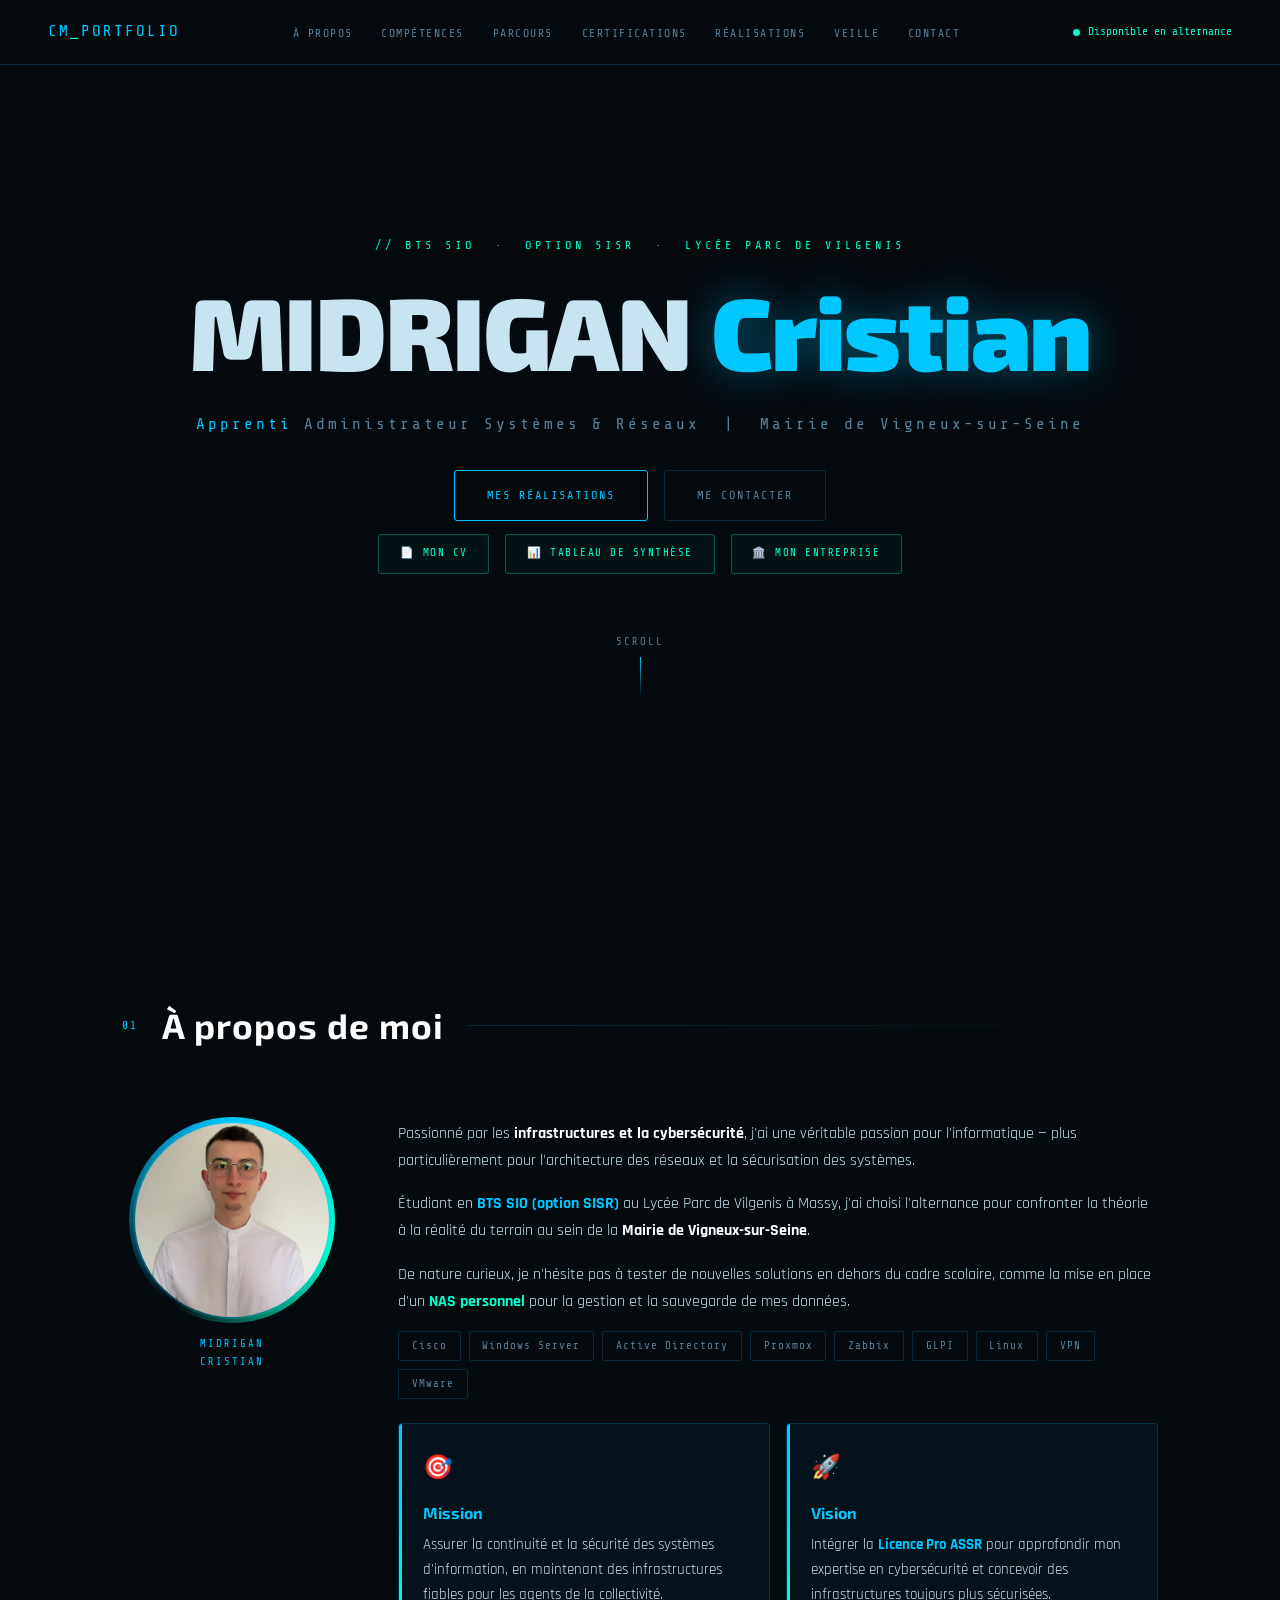
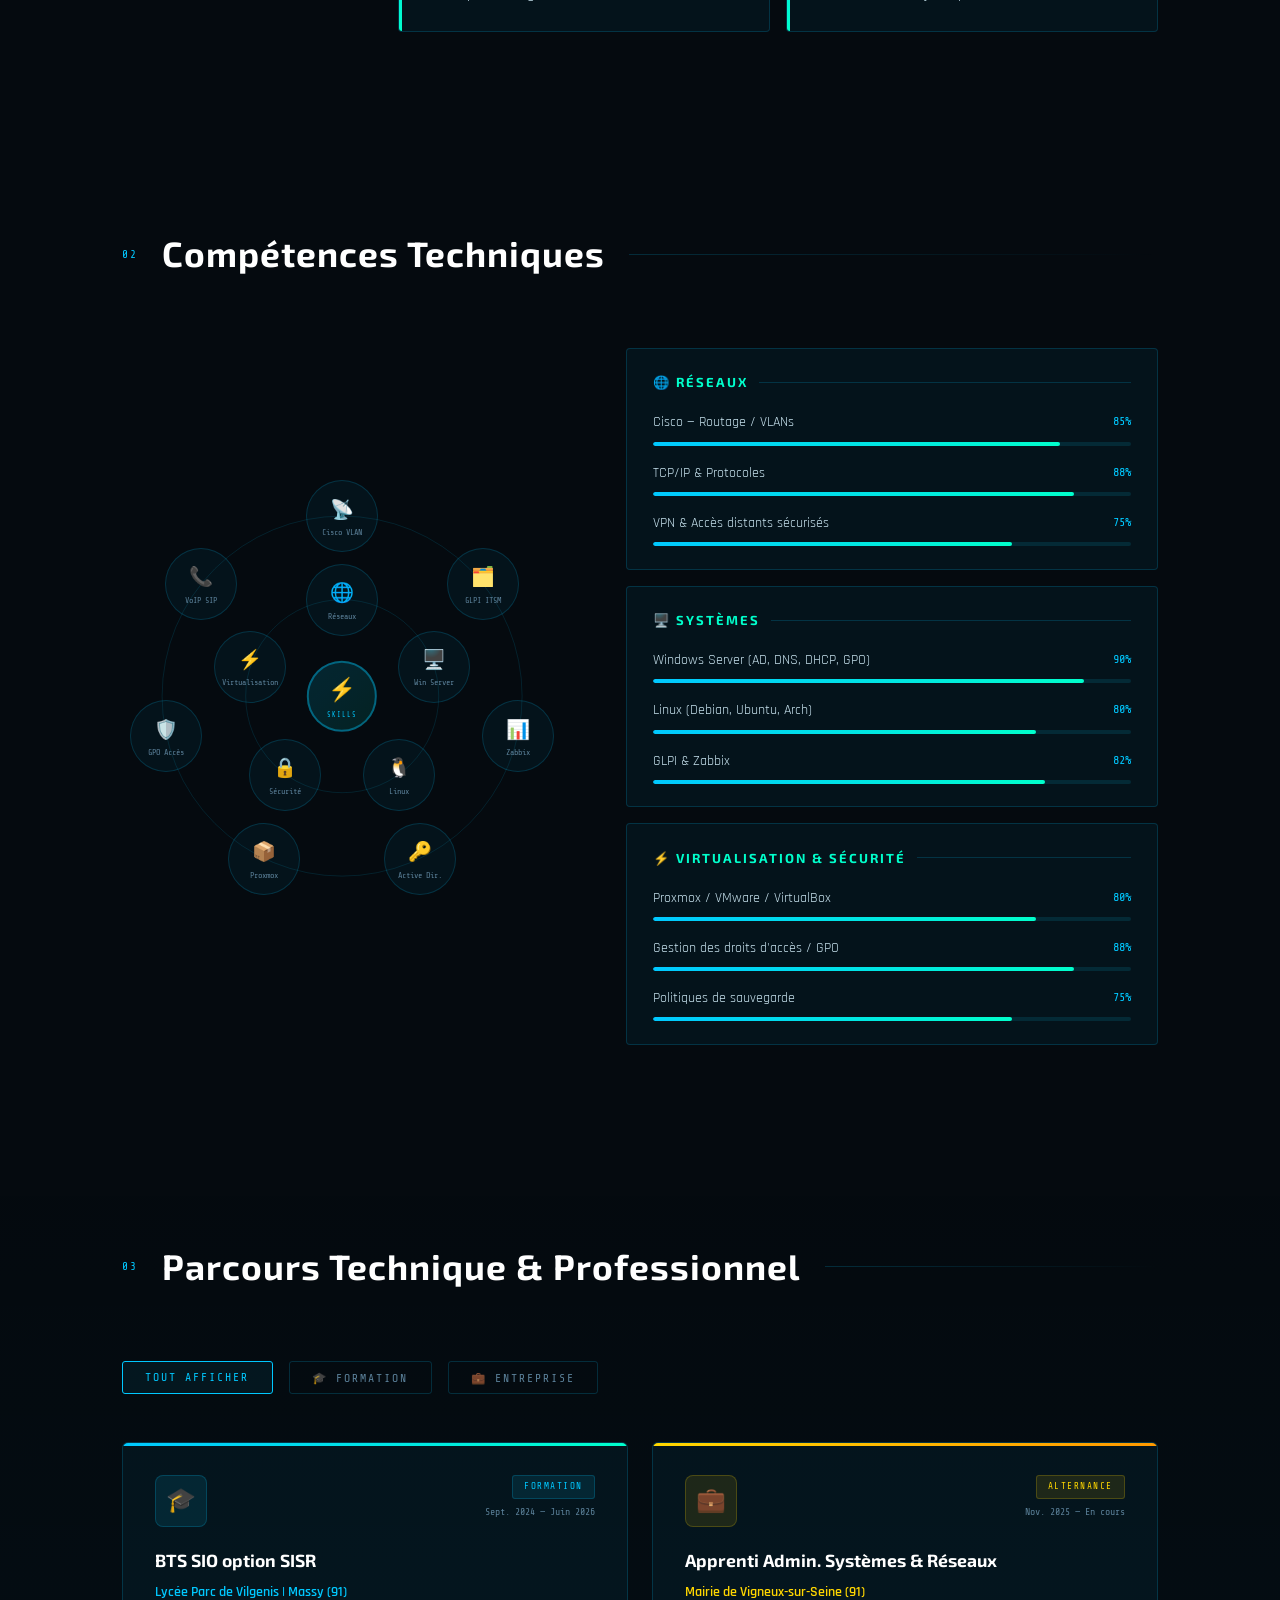
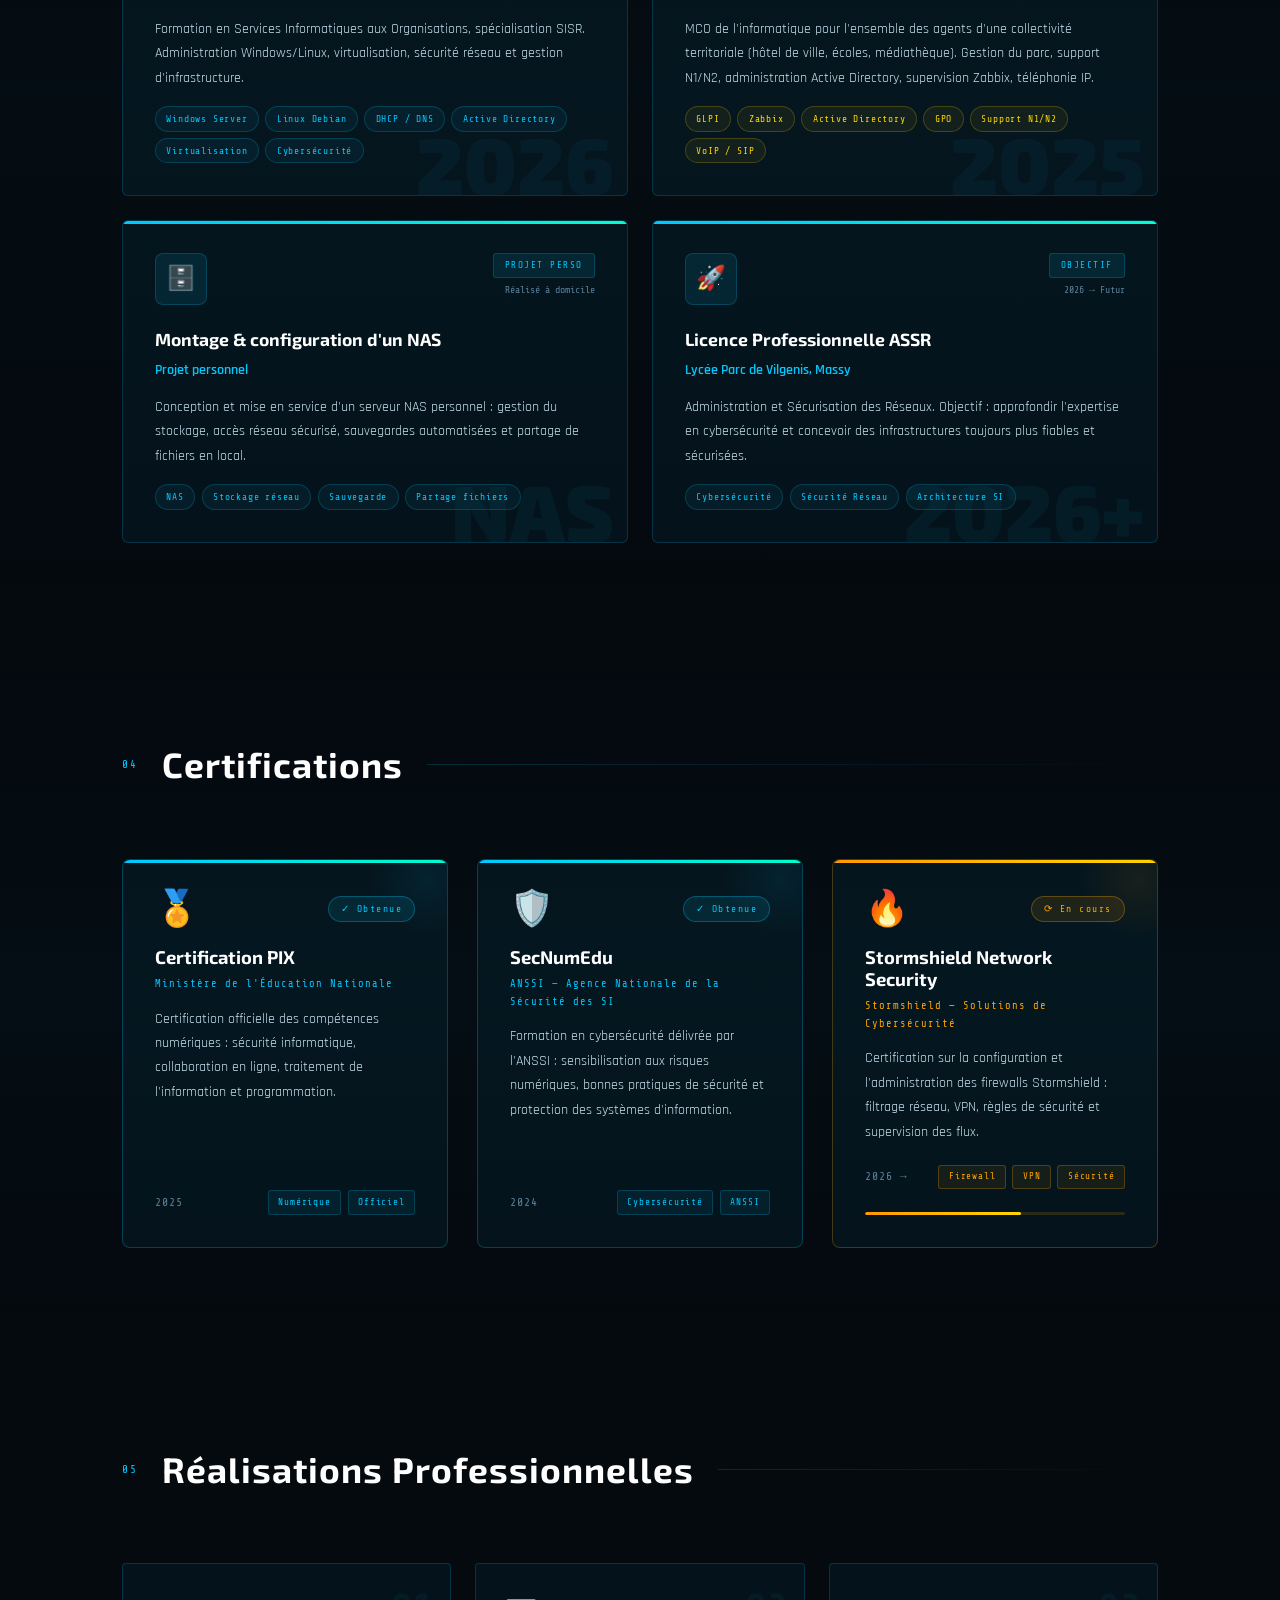
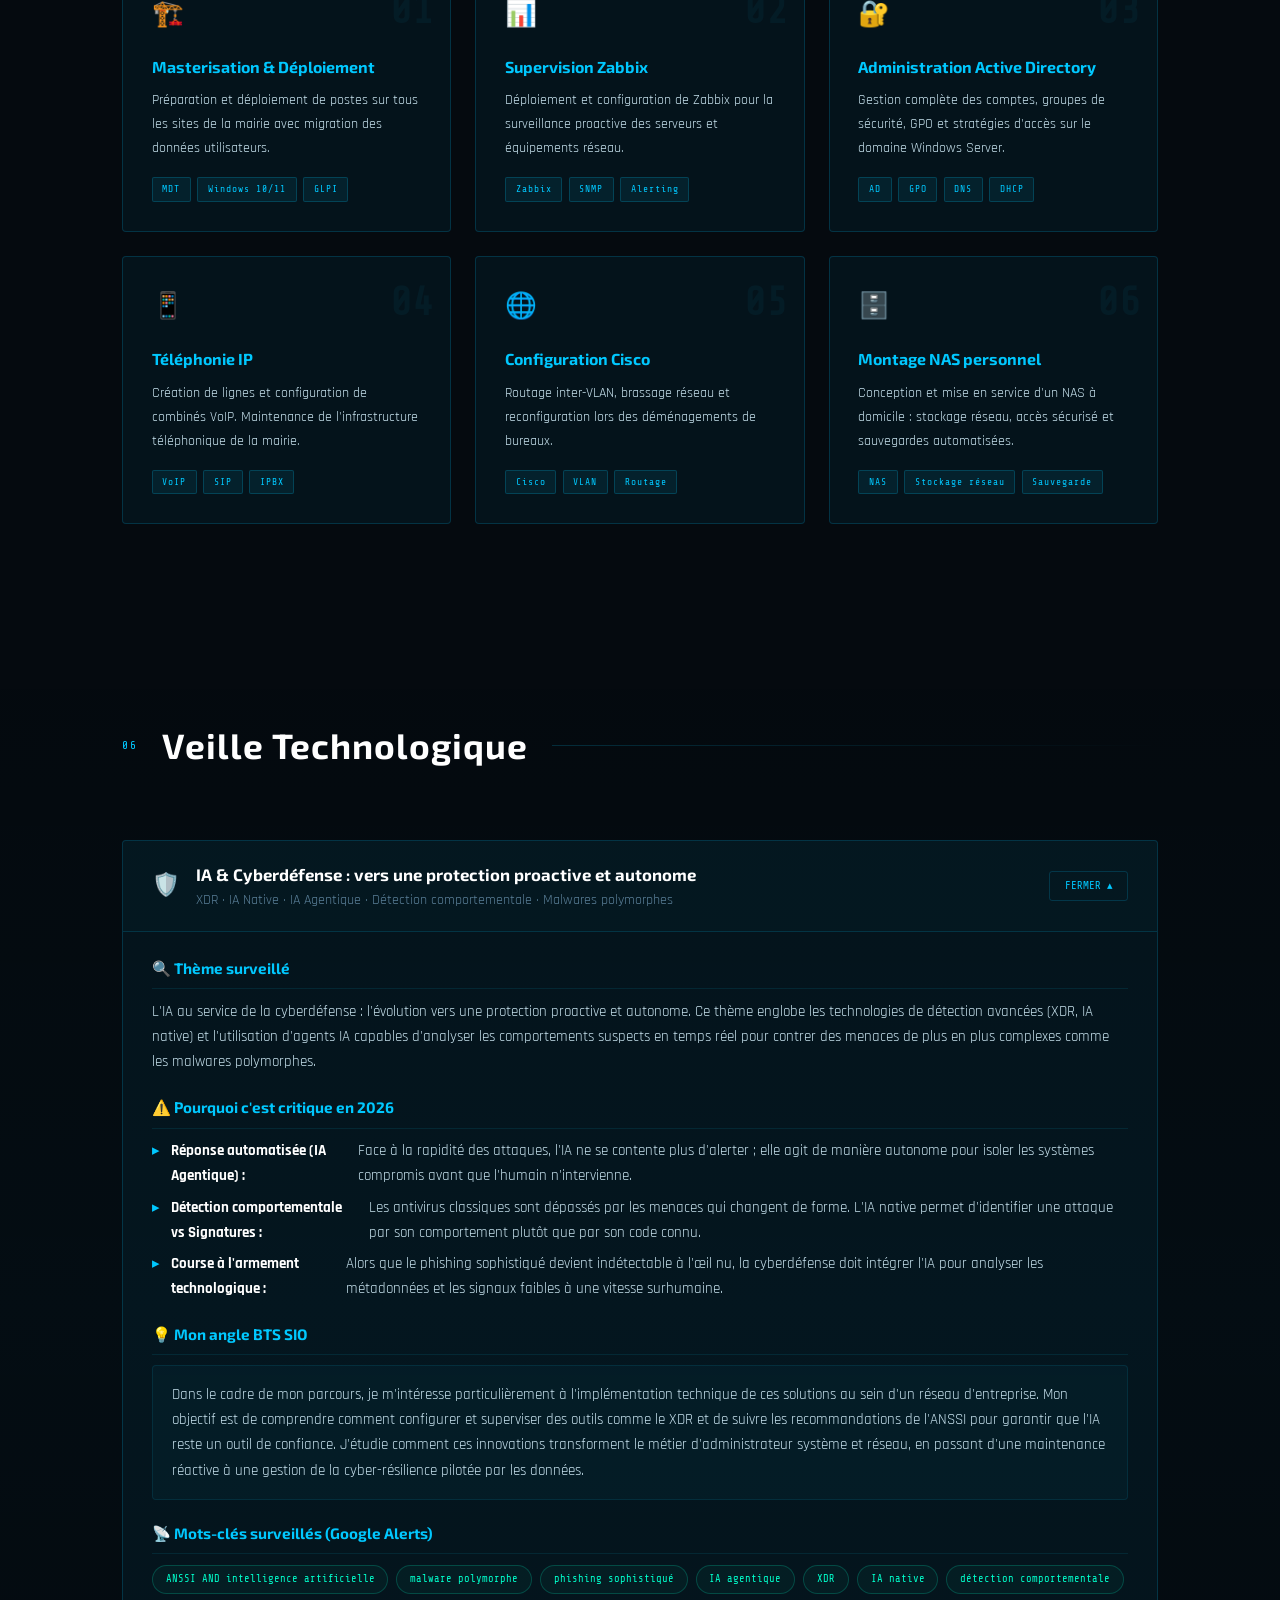
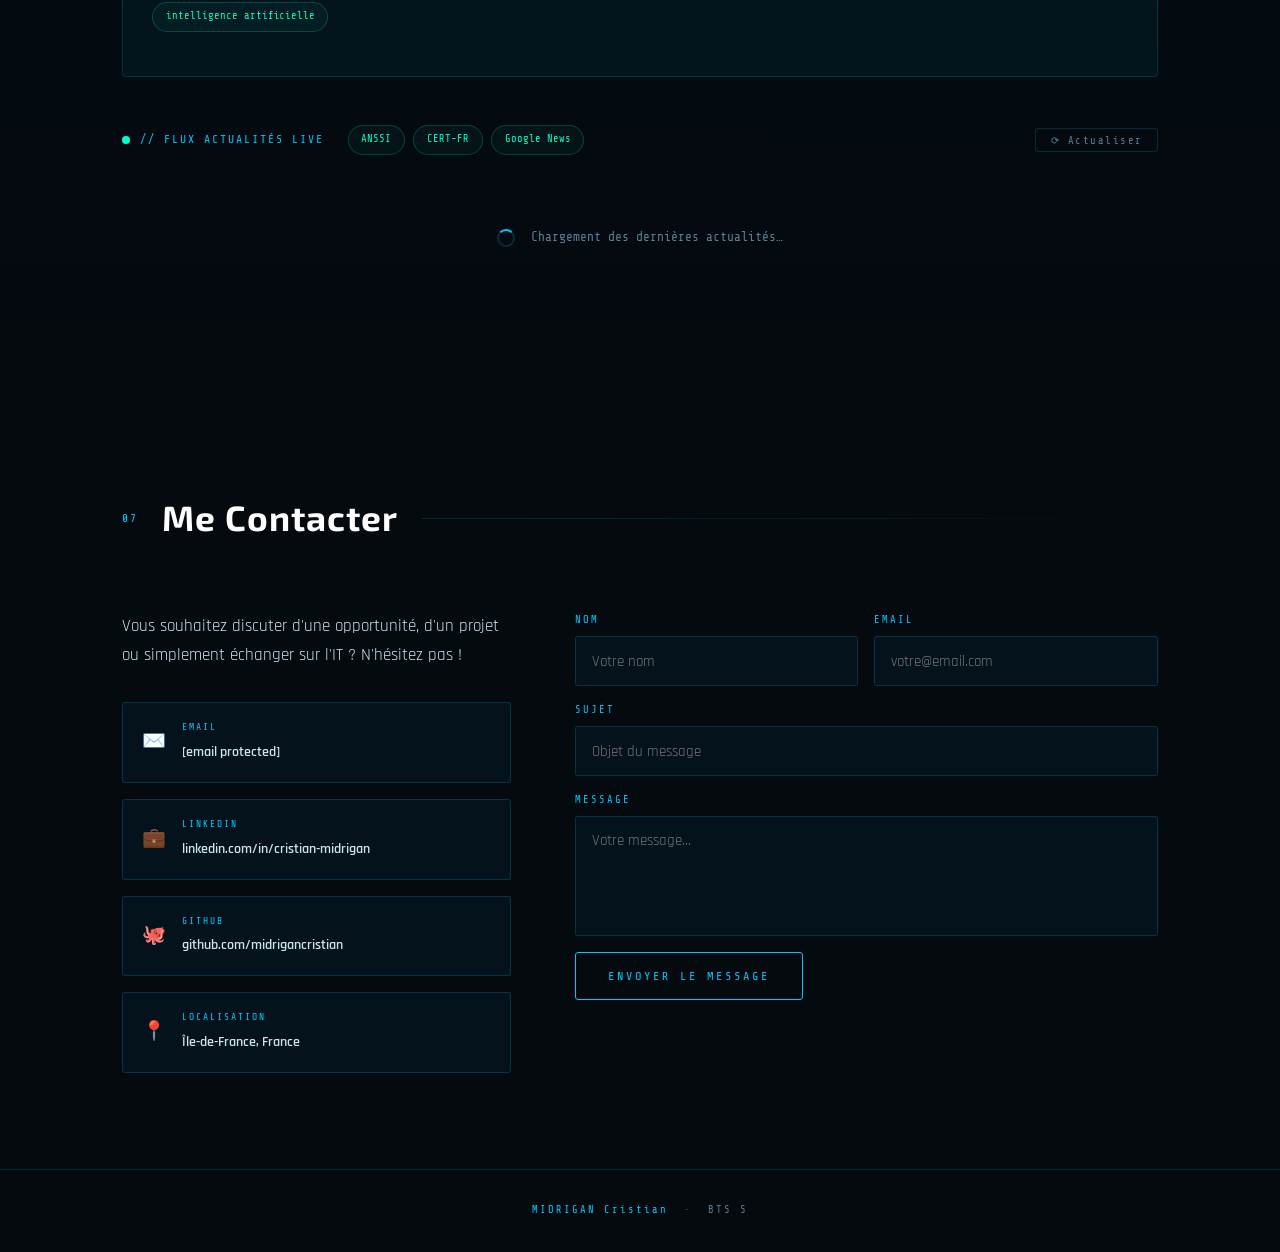
==== commit a314e15a: "Site modifie fonctionnait pas avant." ====
--- a/index.html
+++ b/index.html
@@ -72,22 +72,29 @@
   <div class="wrap">
     <div class="sec-head"><span class="sec-num">02</span><h2 class="sec-title">Compétences Techniques</h2><div class="sec-line"></div></div>
     <div class="skills-layout">
-      <div class="orb-wrap" id="orbWrap">
-        <div class="orb-ring" id="orbRing1"></div>
-        <div class="orb-ring" id="orbRing2"></div>
+      <!-- ORBITAL 100% CSS — aucun JS requis -->
+      <div class="orb-wrap">
+        <!-- Rings décoratifs -->
+        <div class="orb-ring orb-ring-1"></div>
+        <div class="orb-ring orb-ring-2"></div>
+        <!-- Centre -->
         <div class="orb-center"><span>⚡</span><p>SKILLS</p></div>
-        <div class="orb-node" data-ring="1" data-idx="0" data-total="5"><div class="orb-node-in"><span class="ni">🌐</span><p class="nl">Réseaux</p></div></div>
-        <div class="orb-node" data-ring="1" data-idx="1" data-total="5"><div class="orb-node-in"><span class="ni">🖥️</span><p class="nl">Win Server</p></div></div>
-        <div class="orb-node" data-ring="1" data-idx="2" data-total="5"><div class="orb-node-in"><span class="ni">🐧</span><p class="nl">Linux</p></div></div>
-        <div class="orb-node" data-ring="1" data-idx="3" data-total="5"><div class="orb-node-in"><span class="ni">🔒</span><p class="nl">Sécurité</p></div></div>
-        <div class="orb-node" data-ring="1" data-idx="4" data-total="5"><div class="orb-node-in"><span class="ni">⚡</span><p class="nl">Virtualisation</p></div></div>
-        <div class="orb-node" data-ring="2" data-idx="0" data-total="7"><div class="orb-node-in"><span class="ni">📡</span><p class="nl">Cisco VLAN</p></div></div>
-        <div class="orb-node" data-ring="2" data-idx="1" data-total="7"><div class="orb-node-in"><span class="ni">🗂️</span><p class="nl">GLPI ITSM</p></div></div>
-        <div class="orb-node" data-ring="2" data-idx="2" data-total="7"><div class="orb-node-in"><span class="ni">📊</span><p class="nl">Zabbix</p></div></div>
-        <div class="orb-node" data-ring="2" data-idx="3" data-total="7"><div class="orb-node-in"><span class="ni">🔑</span><p class="nl">Active Directory</p></div></div>
-        <div class="orb-node" data-ring="2" data-idx="4" data-total="7"><div class="orb-node-in"><span class="ni">📦</span><p class="nl">Proxmox VMware</p></div></div>
-        <div class="orb-node" data-ring="2" data-idx="5" data-total="7"><div class="orb-node-in"><span class="ni">🛡️</span><p class="nl">GPO Accès</p></div></div>
-        <div class="orb-node" data-ring="2" data-idx="6" data-total="7"><div class="orb-node-in"><span class="ni">📞</span><p class="nl">VoIP SIP</p></div></div>
+
+        <!-- RING 1 — 5 nodes, r=22%, angles: -90, -18, 54, 126, 198 -->
+        <div class="on r1n0"><div class="on-in"><span>🌐</span><p>Réseaux</p></div></div>
+        <div class="on r1n1"><div class="on-in"><span>🖥️</span><p>Win Server</p></div></div>
+        <div class="on r1n2"><div class="on-in"><span>🐧</span><p>Linux</p></div></div>
+        <div class="on r1n3"><div class="on-in"><span>🔒</span><p>Sécurité</p></div></div>
+        <div class="on r1n4"><div class="on-in"><span>⚡</span><p>Virtualisation</p></div></div>
+
+        <!-- RING 2 — 7 nodes, r=41%, angles: -90, -38.6, 12.9, 64.3, 115.7, 167.1, 218.6 -->
+        <div class="on r2n0"><div class="on-in"><span>📡</span><p>Cisco VLAN</p></div></div>
+        <div class="on r2n1"><div class="on-in"><span>🗂️</span><p>GLPI ITSM</p></div></div>
+        <div class="on r2n2"><div class="on-in"><span>📊</span><p>Zabbix</p></div></div>
+        <div class="on r2n3"><div class="on-in"><span>🔑</span><p>Active Dir.</p></div></div>
+        <div class="on r2n4"><div class="on-in"><span>📦</span><p>Proxmox</p></div></div>
+        <div class="on r2n5"><div class="on-in"><span>🛡️</span><p>GPO Accès</p></div></div>
+        <div class="on r2n6"><div class="on-in"><span>📞</span><p>VoIP SIP</p></div></div>
       </div>
       <div class="skill-blocks">
         <div class="sb">
@@ -191,26 +198,79 @@
 <section id="veille" style="background:linear-gradient(180deg,transparent,rgba(0,200,255,.02),transparent)">
   <div class="wrap">
     <div class="sec-head"><span class="sec-num">06</span><h2 class="sec-title">Veille Technologique</h2><div class="sec-line"></div></div>
+
+    <!-- CARTE THÈME PRINCIPAL -->
     <div class="veille-stack">
-      <div class="vc">
-        <div class="vc-head" onclick="toggleV(this)"><div class="vc-icon">🤖</div><div class="vc-txt"><div class="vc-title">IA Générative &amp; Cybermenaces</div><div class="vc-sub">Comment l'IA transforme les attaques… et la défense</div></div><div class="vc-btn">LIRE ▾</div></div>
-        <div class="vc-body">
-          <div class="vs"><div class="vs-title">🔍 Thème surveillé</div><p>Impact de l'IA générative sur la cybersécurité : attaques plus rapides et crédibles (phishing, deepfakes, code malveillant assisté IA) et nouvelles cibles comme les modèles IA eux-mêmes.</p></div>
-          <div class="vs"><div class="vs-title">⚠️ Pourquoi c'est critique en 2025-2026</div><ul class="vl"><li>Phishing "industriel" généré par IA, beaucoup plus réaliste et massif</li><li>Risque d'empoisonnement des modèles (données d'entraînement modifiées) — nouvelle forme d'attaque supply chain</li><li>Explosion des deepfakes qui compliquent la détection et la réponse aux incidents</li><li>Automatisation des scans de vulnérabilités grâce aux LLM</li></ul></div>
-          <div class="vs"><div class="vs-title">💡 Mon angle BTS SIO</div><div class="va">Je m'intéresse à l'IA utilisée à la fois par les attaquants (phishing automatisé, génération de malwares) et par les défenseurs (détection d'anomalies, SOC augmenté).</div></div>
-          <div class="vs"><div class="vs-title">📚 Sources suivies</div><div class="vsrc"><span class="stag">ANSSI</span><span class="stag">CERT-FR</span><span class="stag">The Hacker News</span><span class="stag">Krebs on Security</span><span class="stag">Dark Reading</span></div></div>
-        </div>
-      </div>
-      <div class="vc">
-        <div class="vc-head" onclick="toggleV(this)"><div class="vc-icon">☁️</div><div class="vc-txt"><div class="vc-title">Sécurité des Infrastructures Cloud</div><div class="vc-sub">Zero Trust, conteneurs et environnements hybrides</div></div><div class="vc-btn">LIRE ▾</div></div>
-        <div class="vc-body">
-          <div class="vs"><div class="vs-title">🔍 Thème surveillé</div><p>Évolution des architectures cloud et hybrides : adoption massive de conteneurs (Docker, Kubernetes), modèle Zero Trust, et sécurisation des accès distants dans des environnements distribués.</p></div>
-          <div class="vs"><div class="vs-title">⚠️ Enjeux actuels</div><ul class="vl"><li>Mauvaises configurations cloud comme première cause de fuites de données</li><li>Surface d'attaque élargie avec la multiplication des conteneurs et microservices</li><li>Migration vers Zero Trust pour remplacer les VPN traditionnels jugés insuffisants</li></ul></div>
-          <div class="vs"><div class="vs-title">💡 Mon angle BTS SIO</div><div class="va">J'expérimente ces concepts dans mon HomeLab (Proxmox + segmentation réseau). Cette veille me prépare à administrer des SI hybrides.</div></div>
-          <div class="vs"><div class="vs-title">📚 Sources suivies</div><div class="vsrc"><span class="stag">NIST</span><span class="stag">CIS Benchmarks</span><span class="stag">AWS Security Blog</span><span class="stag">CISA Alerts</span></div></div>
-        </div>
-      </div>
-    </div>
+      <details class="vc" open>
+        <summary class="vc-head">
+          <div class="vc-icon">🛡️</div>
+          <div class="vc-txt">
+            <div class="vc-title">IA &amp; Cyberdéfense : vers une protection proactive et autonome</div>
+            <div class="vc-sub">XDR · IA Native · IA Agentique · Détection comportementale · Malwares polymorphes</div>
+          </div>
+          <div class="vc-btn"></div>
+        </summary>
+        <div class="vc-body" style="max-height:none;padding:1.5rem 1.8rem;border-top:1px solid var(--border);">
+
+          <div class="vs">
+            <div class="vs-title">🔍 Thème surveillé</div>
+            <p>L'IA au service de la cyberdéfense : l'évolution vers une protection proactive et autonome. Ce thème englobe les technologies de détection avancées (XDR, IA native) et l'utilisation d'agents IA capables d'analyser les comportements suspects en temps réel pour contrer des menaces de plus en plus complexes comme les malwares polymorphes.</p>
+          </div>
+
+          <div class="vs">
+            <div class="vs-title">⚠️ Pourquoi c'est critique en 2026</div>
+            <ul class="vl">
+              <li><strong style="color:#fff">Réponse automatisée (IA Agentique) :</strong> Face à la rapidité des attaques, l'IA ne se contente plus d'alerter ; elle agit de manière autonome pour isoler les systèmes compromis avant que l'humain n'intervienne.</li>
+              <li><strong style="color:#fff">Détection comportementale vs Signatures :</strong> Les antivirus classiques sont dépassés par les menaces qui changent de forme. L'IA native permet d'identifier une attaque par son comportement plutôt que par son code connu.</li>
+              <li><strong style="color:#fff">Course à l'armement technologique :</strong> Alors que le phishing sophistiqué devient indétectable à l'œil nu, la cyberdéfense doit intégrer l'IA pour analyser les métadonnées et les signaux faibles à une vitesse surhumaine.</li>
+            </ul>
+          </div>
+
+          <div class="vs">
+            <div class="vs-title">💡 Mon angle BTS SIO</div>
+            <div class="va">Dans le cadre de mon parcours, je m'intéresse particulièrement à l'implémentation technique de ces solutions au sein d'un réseau d'entreprise. Mon objectif est de comprendre comment configurer et superviser des outils comme le XDR et de suivre les recommandations de l'ANSSI pour garantir que l'IA reste un outil de confiance. J'étudie comment ces innovations transforment le métier d'administrateur système et réseau, en passant d'une maintenance réactive à une gestion de la cyber-résilience pilotée par les données.</div>
+          </div>
+
+          <div class="vs">
+            <div class="vs-title">📡 Mots-clés surveillés (Google Alerts)</div>
+            <div class="vsrc">
+              <span class="stag">ANSSI AND intelligence artificielle</span>
+              <span class="stag">malware polymorphe</span>
+              <span class="stag">phishing sophistiqué</span>
+              <span class="stag">IA agentique</span>
+              <span class="stag">XDR</span>
+              <span class="stag">IA native</span>
+              <span class="stag">détection comportementale</span>
+              <span class="stag">intelligence artificielle</span>
+            </div>
+          </div>
+
+        </div>
+      </details>
+    </div>
+
+    <!-- FLUX ACTUALITÉS LIVE -->
+    <div class="news-section">
+      <div class="news-header">
+        <div class="news-header-left">
+          <span class="news-live-dot"></span>
+          <span class="news-label">// FLUX ACTUALITÉS LIVE</span>
+        </div>
+        <div class="news-sources-row">
+          <span class="stag">ANSSI</span>
+          <span class="stag">CERT-FR</span>
+          <span class="stag">Google News</span>
+        </div>
+        <button class="news-refresh-btn" onclick="loadNewsFeeds()">⟳ Actualiser</button>
+      </div>
+      <div id="news-grid" class="news-grid">
+        <div class="news-loading">
+          <div class="news-spinner"></div>
+          <span>Chargement des dernières actualités…</span>
+        </div>
+      </div>
+    </div>
+
   </div>
 </section>
 
@@ -222,7 +282,7 @@
       <div>
         <p style="color:var(--text);margin-bottom:2rem">Vous souhaitez discuter d'une opportunité, d'un projet ou simplement échanger sur l'IT ? N'hésitez pas !</p>
         <div class="c-items">
-          <a href="mailto:midrigancristi@gmail.com" class="c-item"><span class="c-ico">✉️</span><div><span class="c-lbl">EMAIL</span><span class="c-val">midrigancristi@gmail.com</span></div></a>
+          <a href="/cdn-cgi/l/email-protection#acc1c5c8dec5cbcdc2cfdec5dfd8c5eccbc1cdc5c082cfc3c1" class="c-item"><span class="c-ico">✉️</span><div><span class="c-lbl">EMAIL</span><span class="c-val"><span class="__cf_email__" data-cfemail="2e43474a5c47494f404d5c475d5a476e49434f4742004d4143">[email&#160;protected]</span></span></div></a>
           <a href="https://www.linkedin.com/in/cristian-midrigan/" target="_blank" class="c-item"><span class="c-ico">💼</span><div><span class="c-lbl">LINKEDIN</span><span class="c-val">linkedin.com/in/cristian-midrigan</span></div></a>
           <a href="https://github.com/midrigancristian/" target="_blank" class="c-item"><span class="c-ico">🐙</span><div><span class="c-lbl">GITHUB</span><span class="c-val">github.com/midrigancristian</span></div></a>
           <div class="c-item"><span class="c-ico">📍</span><div><span class="c-lbl">LOCALISATION</span><span class="c-val">Île-de-France, France</span></div></div>
@@ -242,9 +302,4 @@
 </section>
 
 <footer>
-  <div class="fi"><span>MIDRIGAN Cristian</span> &nbsp;·&nbsp; BTS SIO SISR &nbsp;·&nbsp; Mairie de Vigneux-sur-Seine &nbsp;·&nbsp; 2025–2026</div>
-</footer>
-
-<script src="script.js"></script>
-</body>
-</html>
+  <div class="fi"><span>MIDRIGAN Cristian</span> &nbsp;·&nbsp; BTS S
--- a/style.css
+++ b/style.css
@@ -64,7 +64,11 @@
 /* === SKILLS SECTION === */
 .skills-layout{display:grid;grid-template-columns:440px 1fr;gap:4rem;align-items:center;}
 
-/* Orbital — fully responsive, JS-positioned */
+/* ══════════════════════════════════
+   ORBITAL — 100% CSS, zéro JS
+   Les nodes sont positionnés avec
+   des % calculés depuis les angles.
+   ══════════════════════════════════ */
 .orb-wrap{
   position:relative;
   width:100%;
@@ -72,6 +76,8 @@
   aspect-ratio:1/1;
   flex-shrink:0;
 }
+
+/* Rings décoratifs */
 .orb-ring{
   position:absolute;
   top:50%;left:50%;
@@ -80,38 +86,65 @@
   transform:translate(-50%,-50%);
   pointer-events:none;
 }
+.orb-ring-1{width:44%;height:44%;}
+.orb-ring-2{width:82%;height:82%;}
+
+/* Centre */
 .orb-center{
   position:absolute;
   top:50%;left:50%;
   transform:translate(-50%,-50%);
-  width:20%;height:20%;
+  width:16%;height:16%;
   background:linear-gradient(135deg,rgba(0,200,255,.15),rgba(0,255,204,.1));
   border:2px solid var(--border2);
   border-radius:50%;
   display:flex;flex-direction:column;align-items:center;justify-content:center;
   z-index:10;
 }
-.orb-center span{font-size:clamp(.9rem,2.5vw,1.8rem);}
-.orb-center p{font-family:var(--mono);font-size:clamp(.28rem,.8vw,.5rem);color:var(--cyan);letter-spacing:1px;}
-.orb-node{
+.orb-center span{font-size:clamp(.7rem,2vw,1.4rem);}
+.orb-center p{font-family:var(--mono);font-size:clamp(.22rem,.55vw,.42rem);color:var(--cyan);letter-spacing:1px;}
+
+/* Node générique */
+.on{
   position:absolute;
   transform:translate(-50%,-50%);
   z-index:5;
 }
-.orb-node-in{
+.on-in{
+  width:clamp(44px, 8.8vw, 72px);
+  height:clamp(44px, 8.8vw, 72px);
   border-radius:50%;
   background:var(--surface);
   border:1px solid var(--border);
   display:flex;flex-direction:column;align-items:center;justify-content:center;
   text-align:center;
-  padding:.3rem;
+  padding:.2rem;
   transition:all .3s;
   cursor:default;
 }
-.orb-node:hover .orb-node-in{background:rgba(0,200,255,.12);border-color:var(--cyan);box-shadow:0 0 20px rgba(0,200,255,.3);transform:scale(1.12);}
-.orb-node-in .ni{display:block;margin-bottom:.15rem;}
-.orb-node-in .nl{font-family:var(--mono);color:var(--muted);line-height:1.2;}
-.orb-node:hover .orb-node-in .nl{color:var(--cyan);}
+.on-in span{display:block;font-size:clamp(.7rem,1.6vw,1.2rem);margin-bottom:.05rem;}
+.on-in p{font-family:var(--mono);font-size:clamp(.38rem,.65vw,.54rem);color:var(--muted);line-height:1.15;margin:0;}
+.on:hover .on-in{background:rgba(0,200,255,.12);border-color:var(--cyan);box-shadow:0 0 18px rgba(0,200,255,.3);transform:scale(1.1);}
+.on:hover .on-in p{color:var(--cyan);}
+
+/* ── RING 1 — rayon 22% — 5 nodes ──
+   Angles: -90°, -18°, 54°, 126°, 198°
+   left = 50 + 22*cos(a), top = 50 + 22*sin(a) */
+.r1n0{left:50.0%;  top:28.0%;}  /* -90°  */
+.r1n1{left:70.9%;  top:43.2%;}  /* -18°  */
+.r1n2{left:63.0%;  top:67.8%;}  /*  54°  */
+.r1n3{left:37.1%;  top:67.8%;}  /* 126°  */
+.r1n4{left:29.1%;  top:43.2%;}  /* 198°  */
+
+/* ── RING 2 — rayon 41% — 7 nodes ──
+   Angles: -90°, -38.6°, 12.9°, 64.3°, 115.7°, 167.1°, 218.6° */
+.r2n0{left:50.0%;  top: 9.0%;}  /* -90°    */
+.r2n1{left:82.0%;  top:24.4%;}  /* -38.6°  */
+.r2n2{left:90.0%;  top:59.1%;}  /*  12.9°  */
+.r2n3{left:67.8%;  top:86.9%;}  /*  64.3°  */
+.r2n4{left:32.2%;  top:86.9%;}  /* 115.7°  */
+.r2n5{left:10.0%;  top:59.1%;}  /* 167.1°  */
+.r2n6{left:18.0%;  top:24.4%;}  /* 218.6°  */
 
 /* Skill bars */
 .skill-blocks{display:flex;flex-direction:column;gap:1rem;}
@@ -175,16 +208,21 @@
 .veille-stack{display:flex;flex-direction:column;gap:1.5rem;}
 .vc{background:var(--surface);border:1px solid var(--border);border-radius:4px;overflow:hidden;transition:border-color .3s;}
 .vc:hover{border-color:var(--border2);}
-.vc-head{display:flex;align-items:center;gap:1rem;padding:1.2rem 1.8rem;cursor:pointer;background:rgba(0,200,255,.02);transition:background .3s;}
+/* Masquer le triangle natif du <details> */
+.vc summary{list-style:none;}
+.vc summary::-webkit-details-marker{display:none;}
+.vc summary::marker{display:none;}
+.vc-head{display:flex;align-items:center;gap:1rem;padding:1.2rem 1.8rem;cursor:pointer;background:rgba(0,200,255,.02);transition:background .3s;user-select:none;}
 .vc-head:hover{background:rgba(0,200,255,.06);}
+/* Quand ouvert, changer le texte du bouton via CSS */
+details.vc[open] .vc-btn::before{content:'FERMER ▴';}
+details.vc:not([open]) .vc-btn::before{content:'LIRE ▾';}
+.vc-btn{font-family:var(--mono);font-size:.68rem;color:var(--cyan);border:1px solid var(--border);padding:.3rem .9rem;border-radius:3px;transition:border-color .2s;white-space:nowrap;}
+.vc:hover .vc-btn{border-color:var(--cyan);}
 .vc-icon{font-size:1.4rem;}
 .vc-txt{flex:1;}
 .vc-title{font-family:var(--head);font-size:1.05rem;font-weight:700;color:#fff;}
 .vc-sub{font-size:.85rem;color:var(--muted);}
-.vc-btn{font-family:var(--mono);font-size:.68rem;color:var(--cyan);border:1px solid var(--border);padding:.3rem .9rem;border-radius:3px;transition:border-color .2s;white-space:nowrap;}
-.vc:hover .vc-btn{border-color:var(--cyan);}
-.vc-body{padding:0 1.8rem;max-height:0;overflow:hidden;transition:max-height .4s ease,padding .3s;}
-.vc-body.open{max-height:800px;padding:1.5rem 1.8rem;border-top:1px solid var(--border);}
 .vs{margin-bottom:1.3rem;}
 .vs-title{font-family:var(--head);font-size:.95rem;font-weight:700;color:var(--cyan);margin-bottom:.6rem;padding-bottom:.4rem;border-bottom:1px solid rgba(0,200,255,.1);}
 .vs p{font-size:.93rem;color:var(--text);}
@@ -401,7 +439,7 @@
 .svc-desc{font-size:.9rem;color:var(--muted);line-height:1.5;}
 .svc-focus-badge{font-family:var(--mono);font-size:.57rem;color:var(--cyan2);border:1px solid rgba(0,255,204,.3);padding:.15rem .5rem;border-radius:2px;margin-left:auto;white-space:nowrap;}
 
-/* ── Responsive ── */
+/* ── Responsive ──test */
 @media(max-width:900px){
   .ntic-inner-grid{grid-template-columns:1fr;gap:1.5rem;}
   .ntic-divider{display:none;}
@@ -412,3 +450,25 @@
   .info-grid{grid-template-columns:repeat(2,1fr);}
   .org-node{min-width:130px;}
 }
+
+/* ── VEILLE LIVE NEWS FEED ── */
+.news-section{margin-top:3rem;}
+.news-header{display:flex;align-items:center;gap:1rem;margin-bottom:1.5rem;flex-wrap:wrap;}
+.news-header-left{display:flex;align-items:center;gap:.6rem;}
+.news-live-dot{width:8px;height:8px;background:var(--cyan2);border-radius:50%;animation:pulse 2s infinite;flex-shrink:0;}
+.news-label{font-family:var(--mono);font-size:.72rem;color:var(--cyan);letter-spacing:2px;}
+.news-sources-row{display:flex;gap:.5rem;flex-wrap:wrap;margin-left:.5rem;}
+.news-refresh-btn{font-family:var(--mono);font-size:.65rem;letter-spacing:1.5px;color:var(--muted);border:1px solid var(--border);background:transparent;padding:.3rem .9rem;border-radius:3px;cursor:pointer;transition:all .3s;margin-left:auto;}
+.news-refresh-btn:hover{color:var(--cyan);border-color:var(--cyan);}
+.news-grid{display:grid;grid-template-columns:repeat(auto-fill,minmax(300px,1fr));gap:1rem;}
+.news-card{background:var(--surface);border:1px solid var(--border);border-radius:4px;padding:1.2rem 1.4rem;transition:border-color .3s,transform .2s;display:flex;flex-direction:column;gap:.7rem;}
+.news-card:hover{border-color:var(--border2);transform:translateY(-2px);}
+.news-card-src{font-family:var(--mono);font-size:.6rem;color:var(--cyan2);letter-spacing:1.5px;text-transform:uppercase;}
+.news-card-title{font-family:var(--head);font-size:.95rem;font-weight:600;color:#fff;line-height:1.4;}
+.news-card-title a{color:inherit;text-decoration:none;}
+.news-card-title a:hover{color:var(--cyan);}
+.news-card-date{font-family:var(--mono);font-size:.62rem;color:var(--muted);}
+.news-card-tag{display:inline-block;font-family:var(--mono);font-size:.58rem;padding:.2rem .6rem;border:1px solid rgba(0,200,255,.2);color:var(--cyan);border-radius:2px;margin-top:auto;width:fit-content;}
+.news-loading{grid-column:1/-1;display:flex;align-items:center;justify-content:center;gap:1rem;padding:3rem;color:var(--muted);font-family:var(--mono);font-size:.8rem;}
+.news-spinner{width:18px;height:18px;border:2px solid var(--border);border-top-color:var(--cyan);border-radius:50%;animation:spin 1s linear infinite;}
+.news-error{grid-column:1/-1;text-align:center;padding:2rem;color:var(--muted);font-family:var(--mono);font-size:.8rem;}
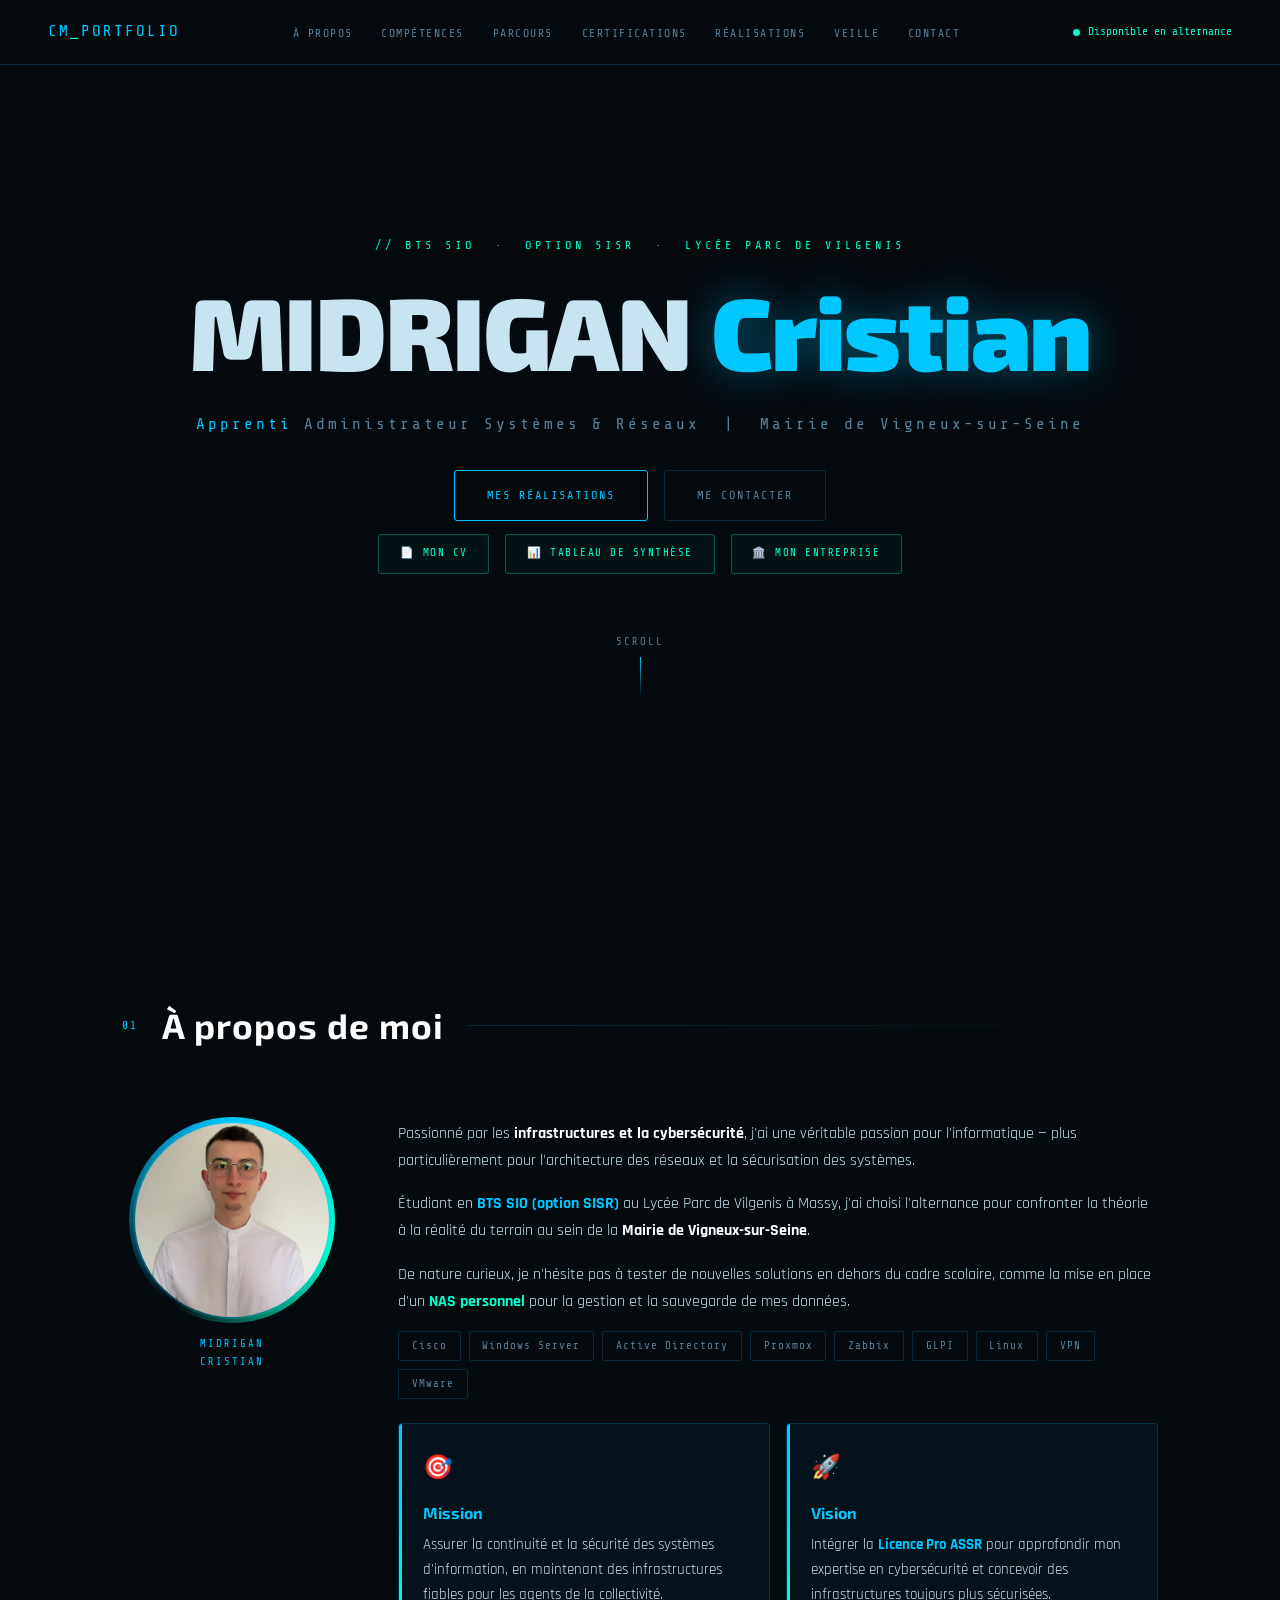
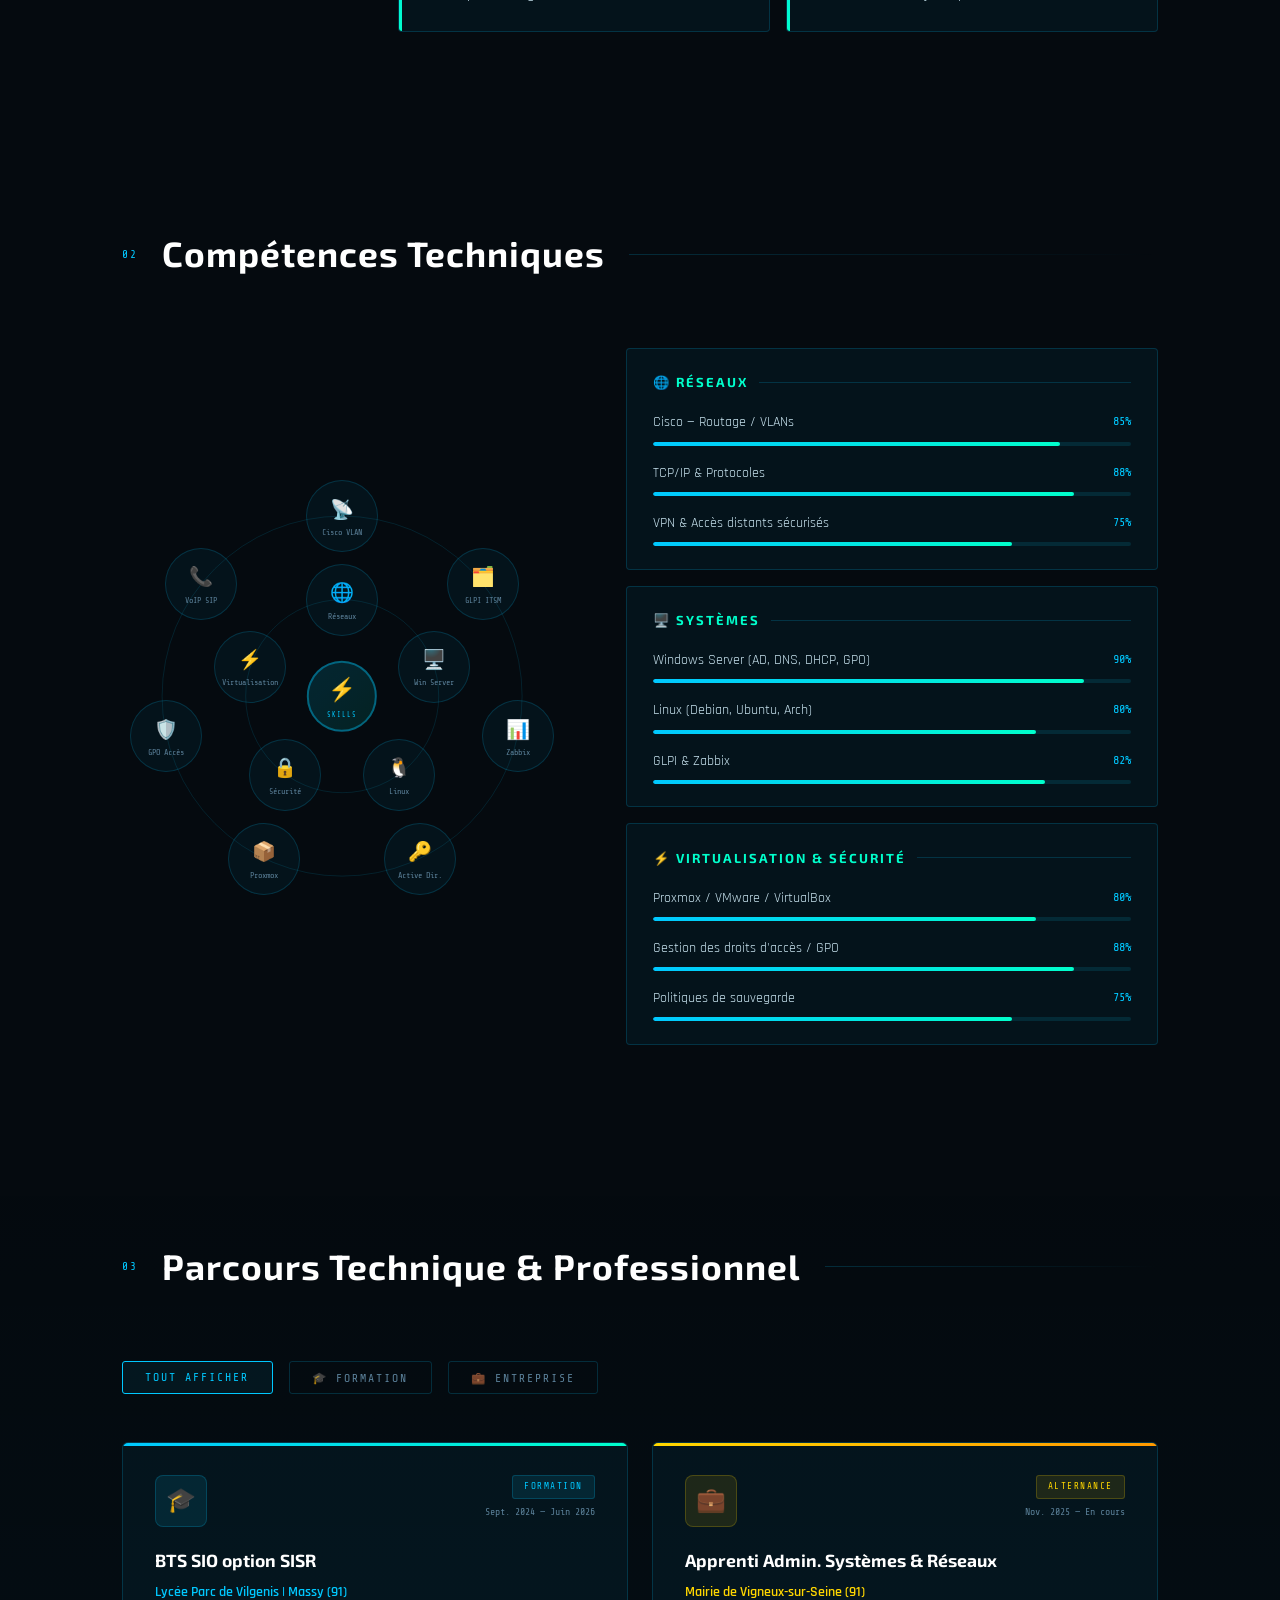
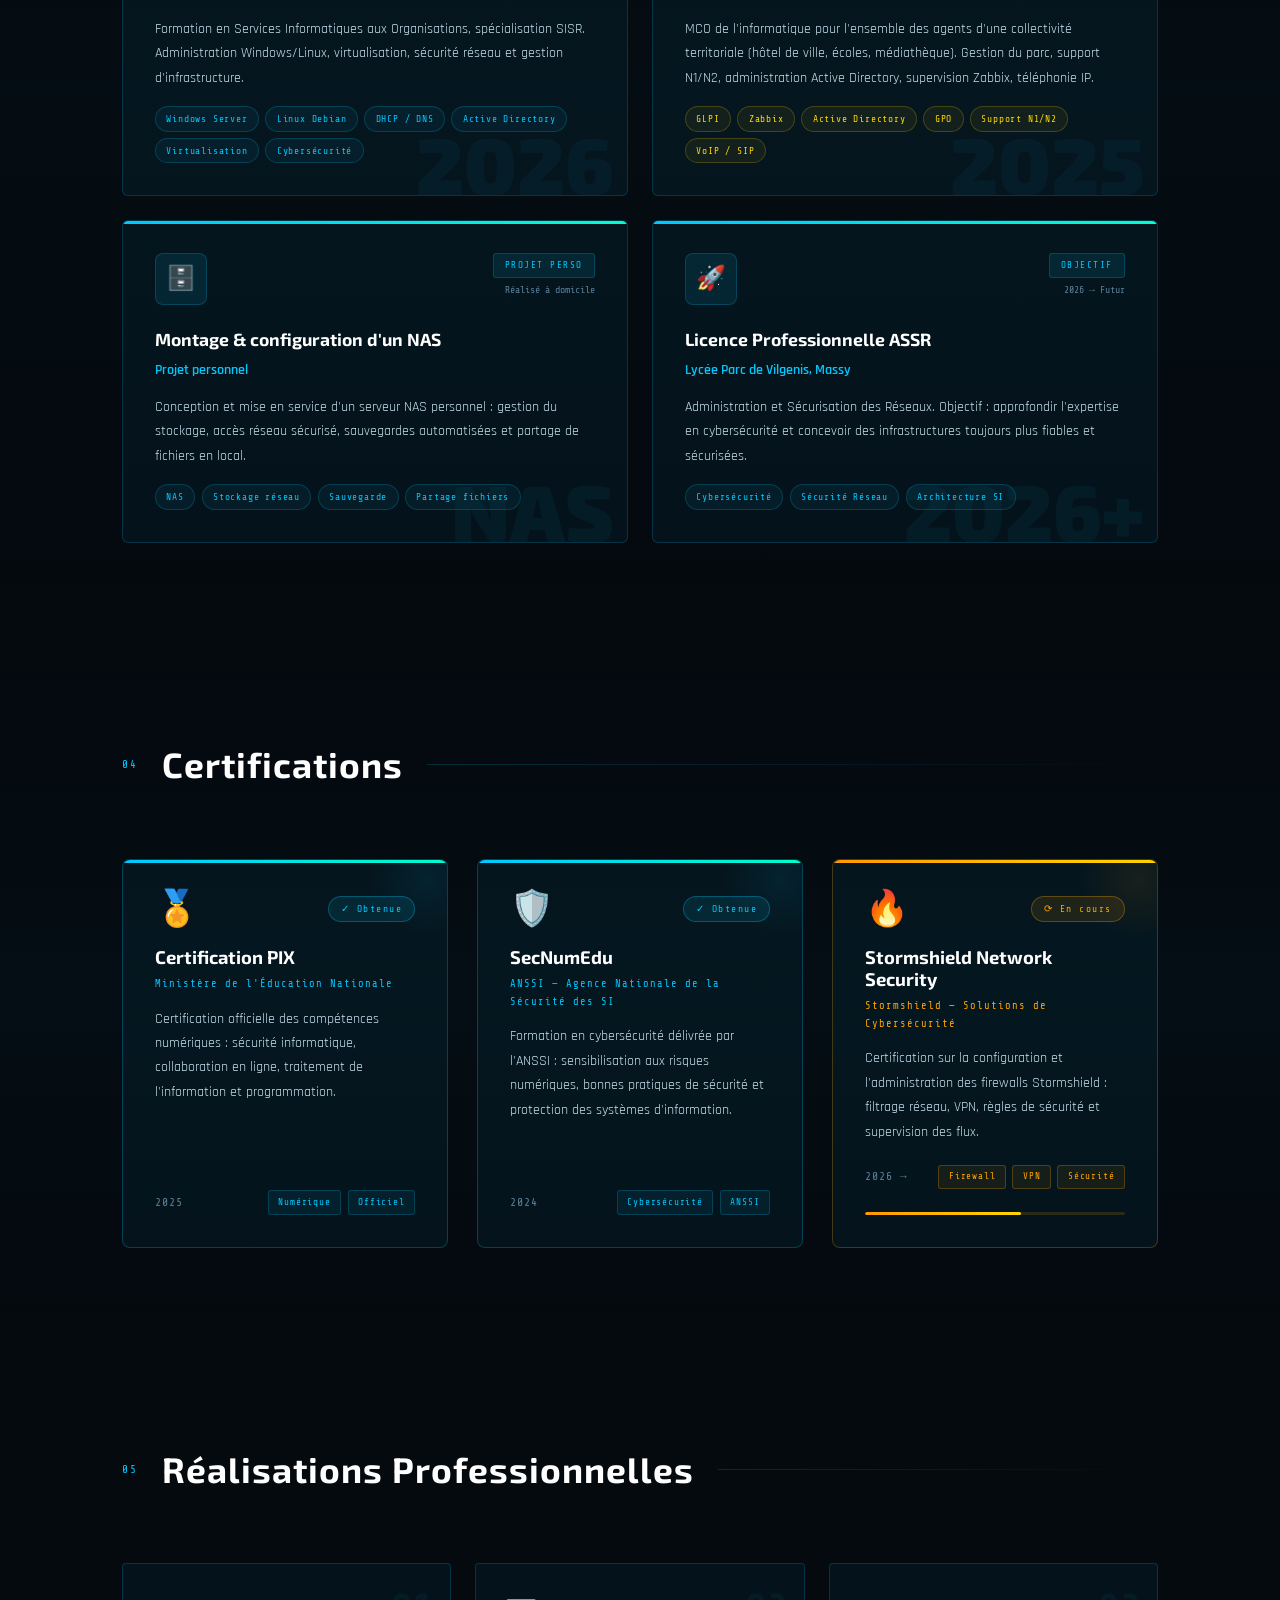
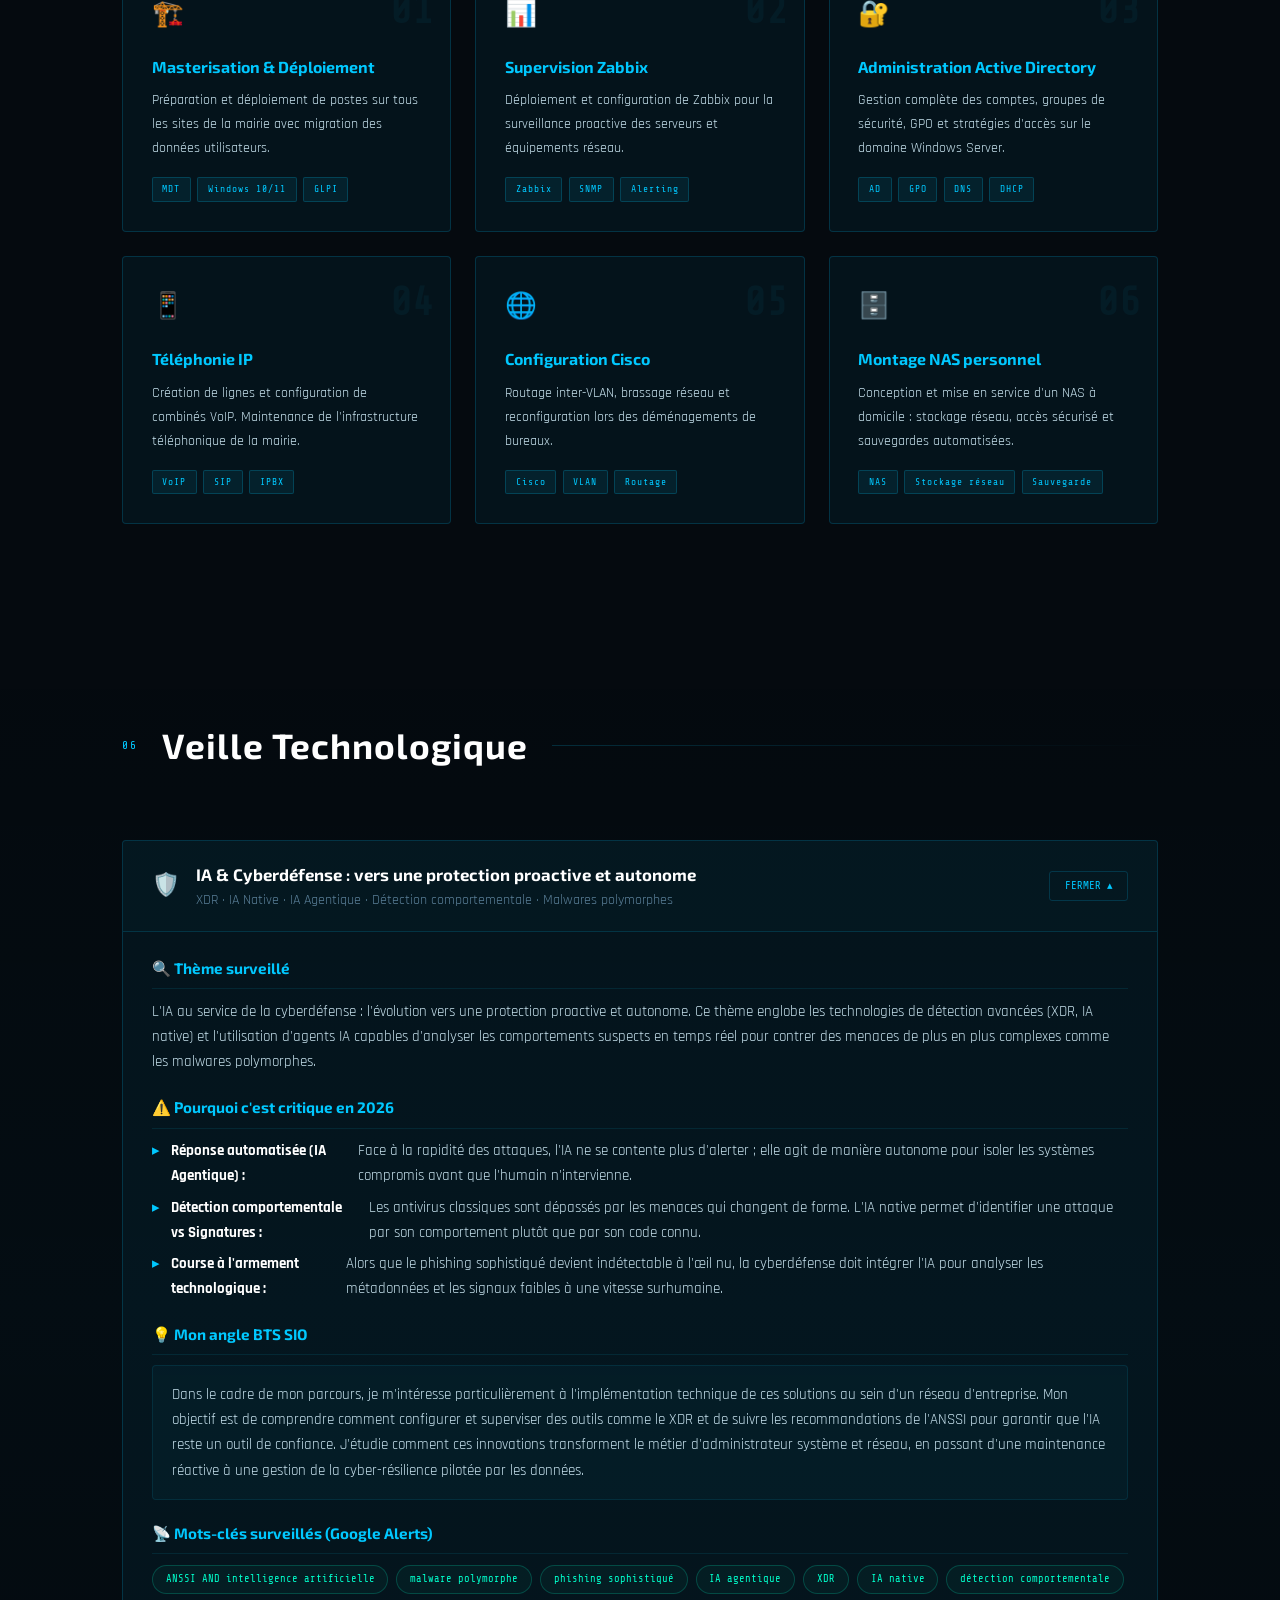
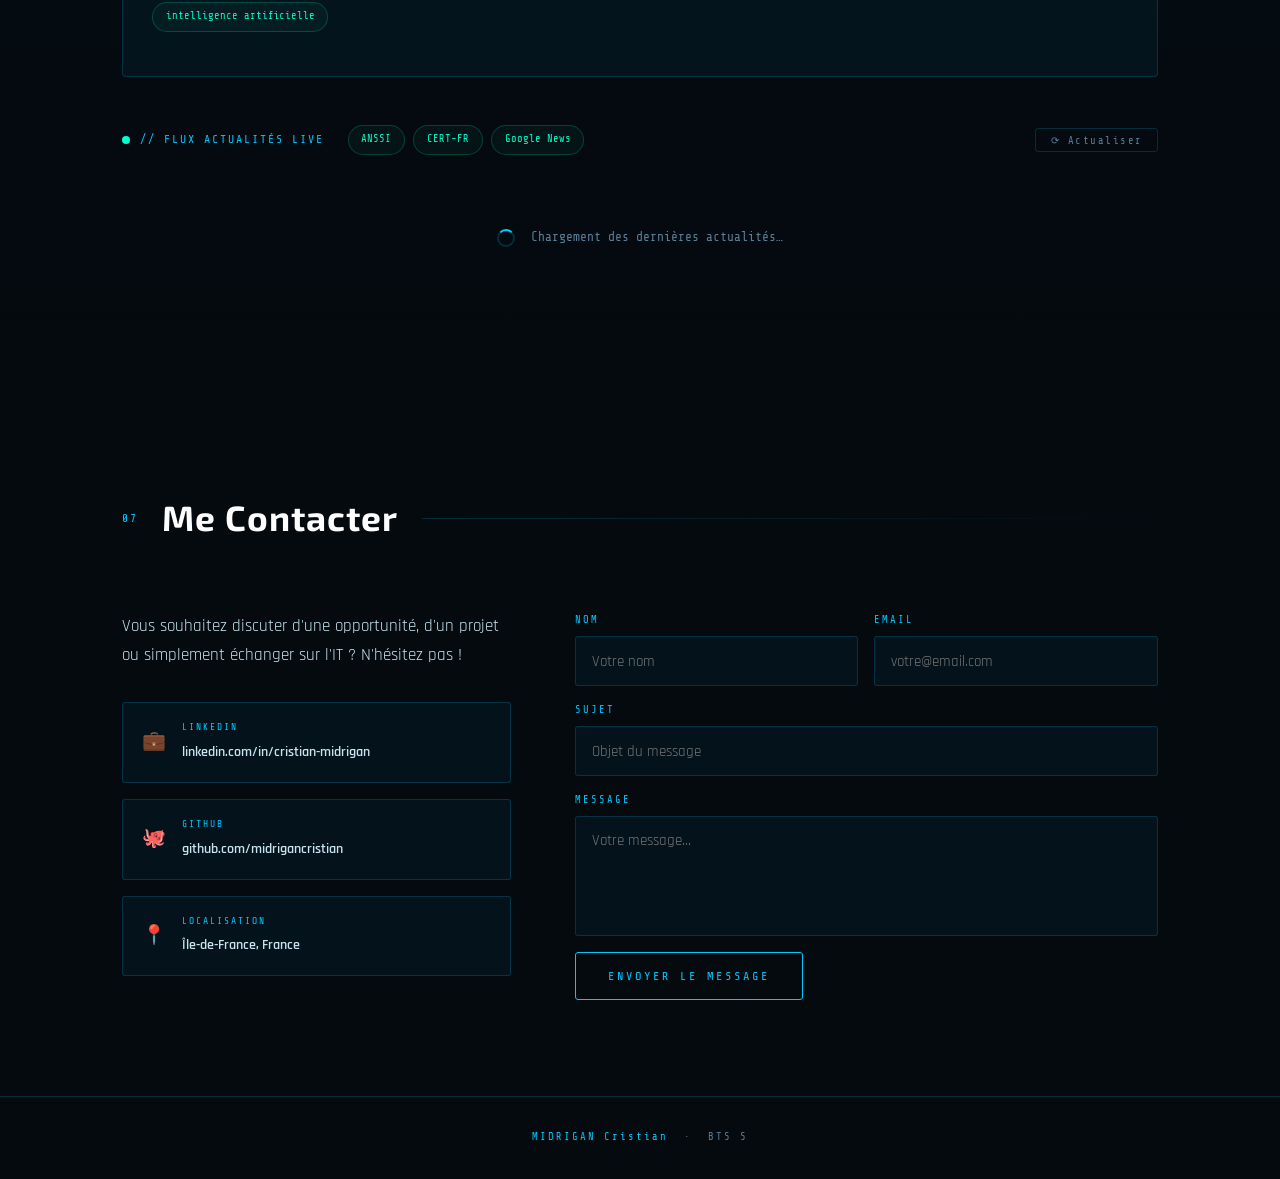
==== commit 702dcbdc: "Test filenews" ====
--- a/index.html
+++ b/index.html
@@ -282,7 +282,6 @@
       <div>
         <p style="color:var(--text);margin-bottom:2rem">Vous souhaitez discuter d'une opportunité, d'un projet ou simplement échanger sur l'IT ? N'hésitez pas !</p>
         <div class="c-items">
-          <a href="/cdn-cgi/l/email-protection#acc1c5c8dec5cbcdc2cfdec5dfd8c5eccbc1cdc5c082cfc3c1" class="c-item"><span class="c-ico">✉️</span><div><span class="c-lbl">EMAIL</span><span class="c-val"><span class="__cf_email__" data-cfemail="2e43474a5c47494f404d5c475d5a476e49434f4742004d4143">[email&#160;protected]</span></span></div></a>
           <a href="https://www.linkedin.com/in/cristian-midrigan/" target="_blank" class="c-item"><span class="c-ico">💼</span><div><span class="c-lbl">LINKEDIN</span><span class="c-val">linkedin.com/in/cristian-midrigan</span></div></a>
           <a href="https://github.com/midrigancristian/" target="_blank" class="c-item"><span class="c-ico">🐙</span><div><span class="c-lbl">GITHUB</span><span class="c-val">github.com/midrigancristian</span></div></a>
           <div class="c-item"><span class="c-ico">📍</span><div><span class="c-lbl">LOCALISATION</span><span class="c-val">Île-de-France, France</span></div></div>
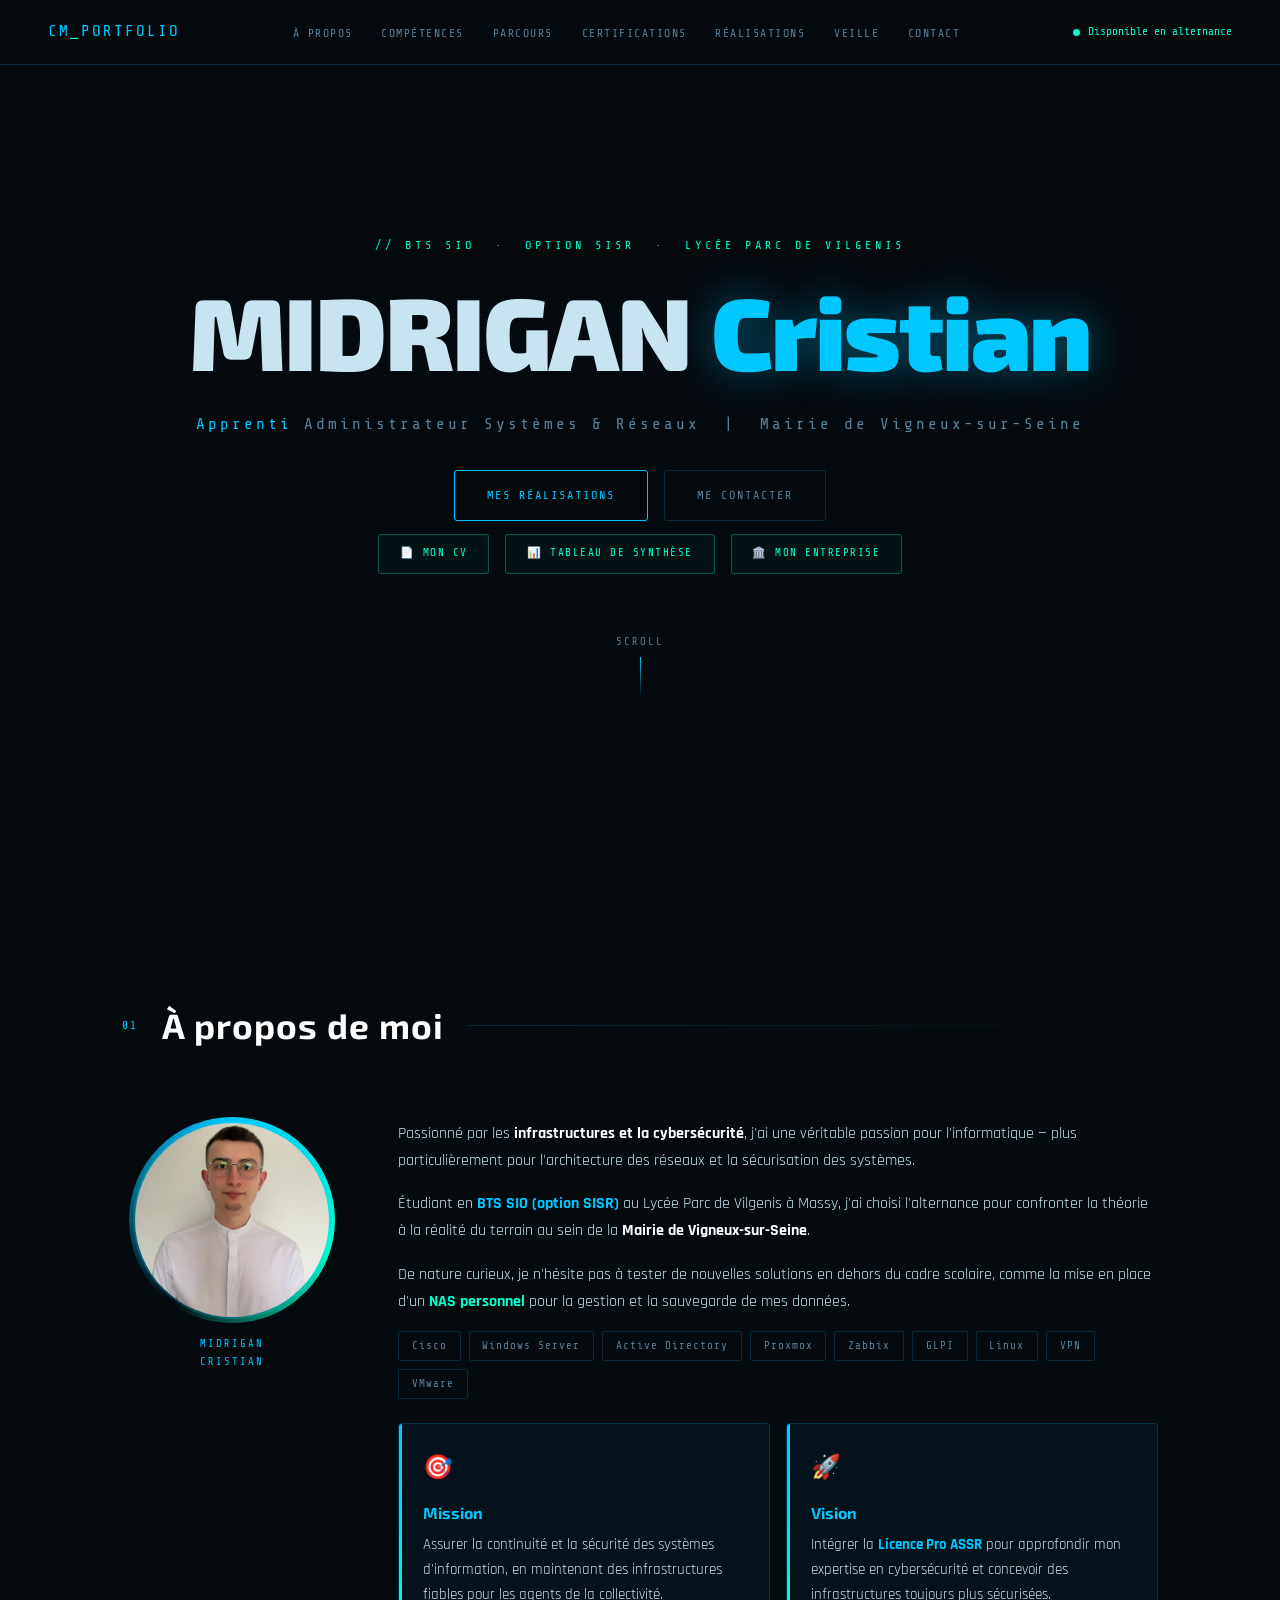
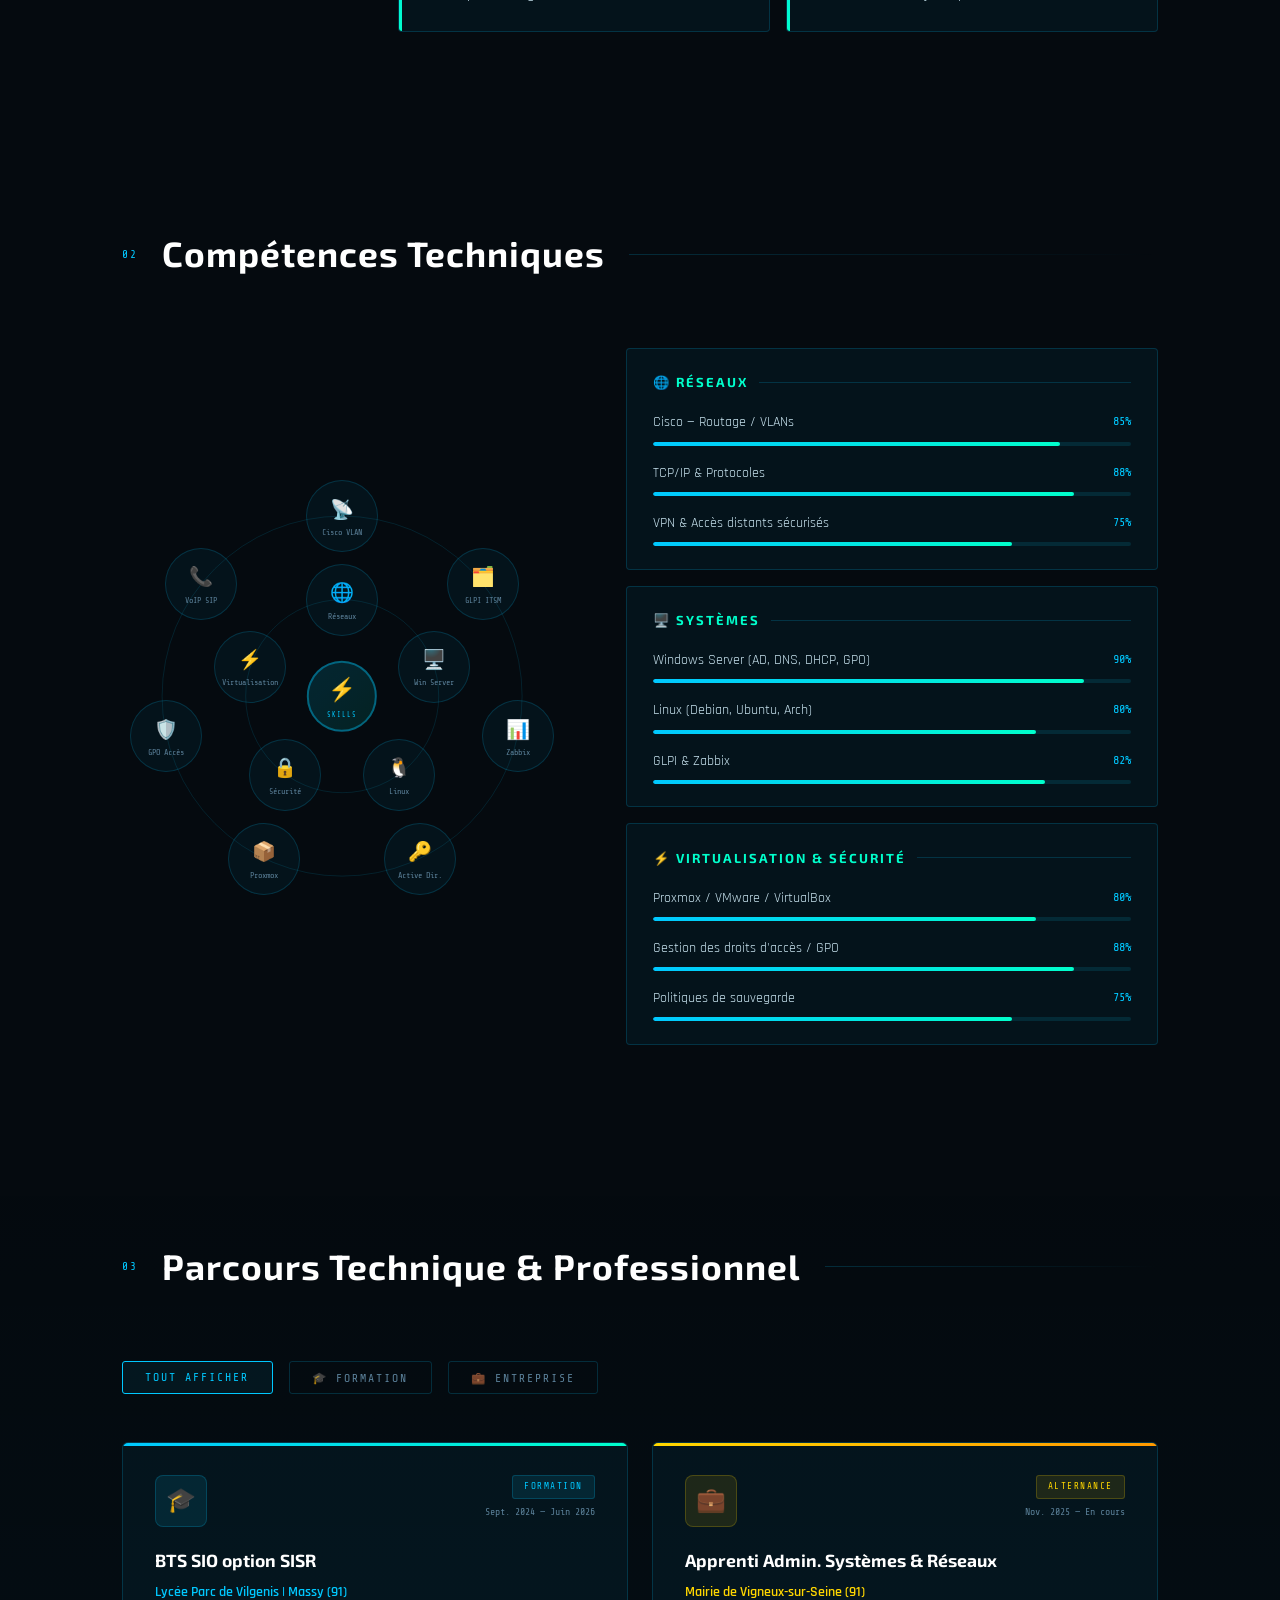
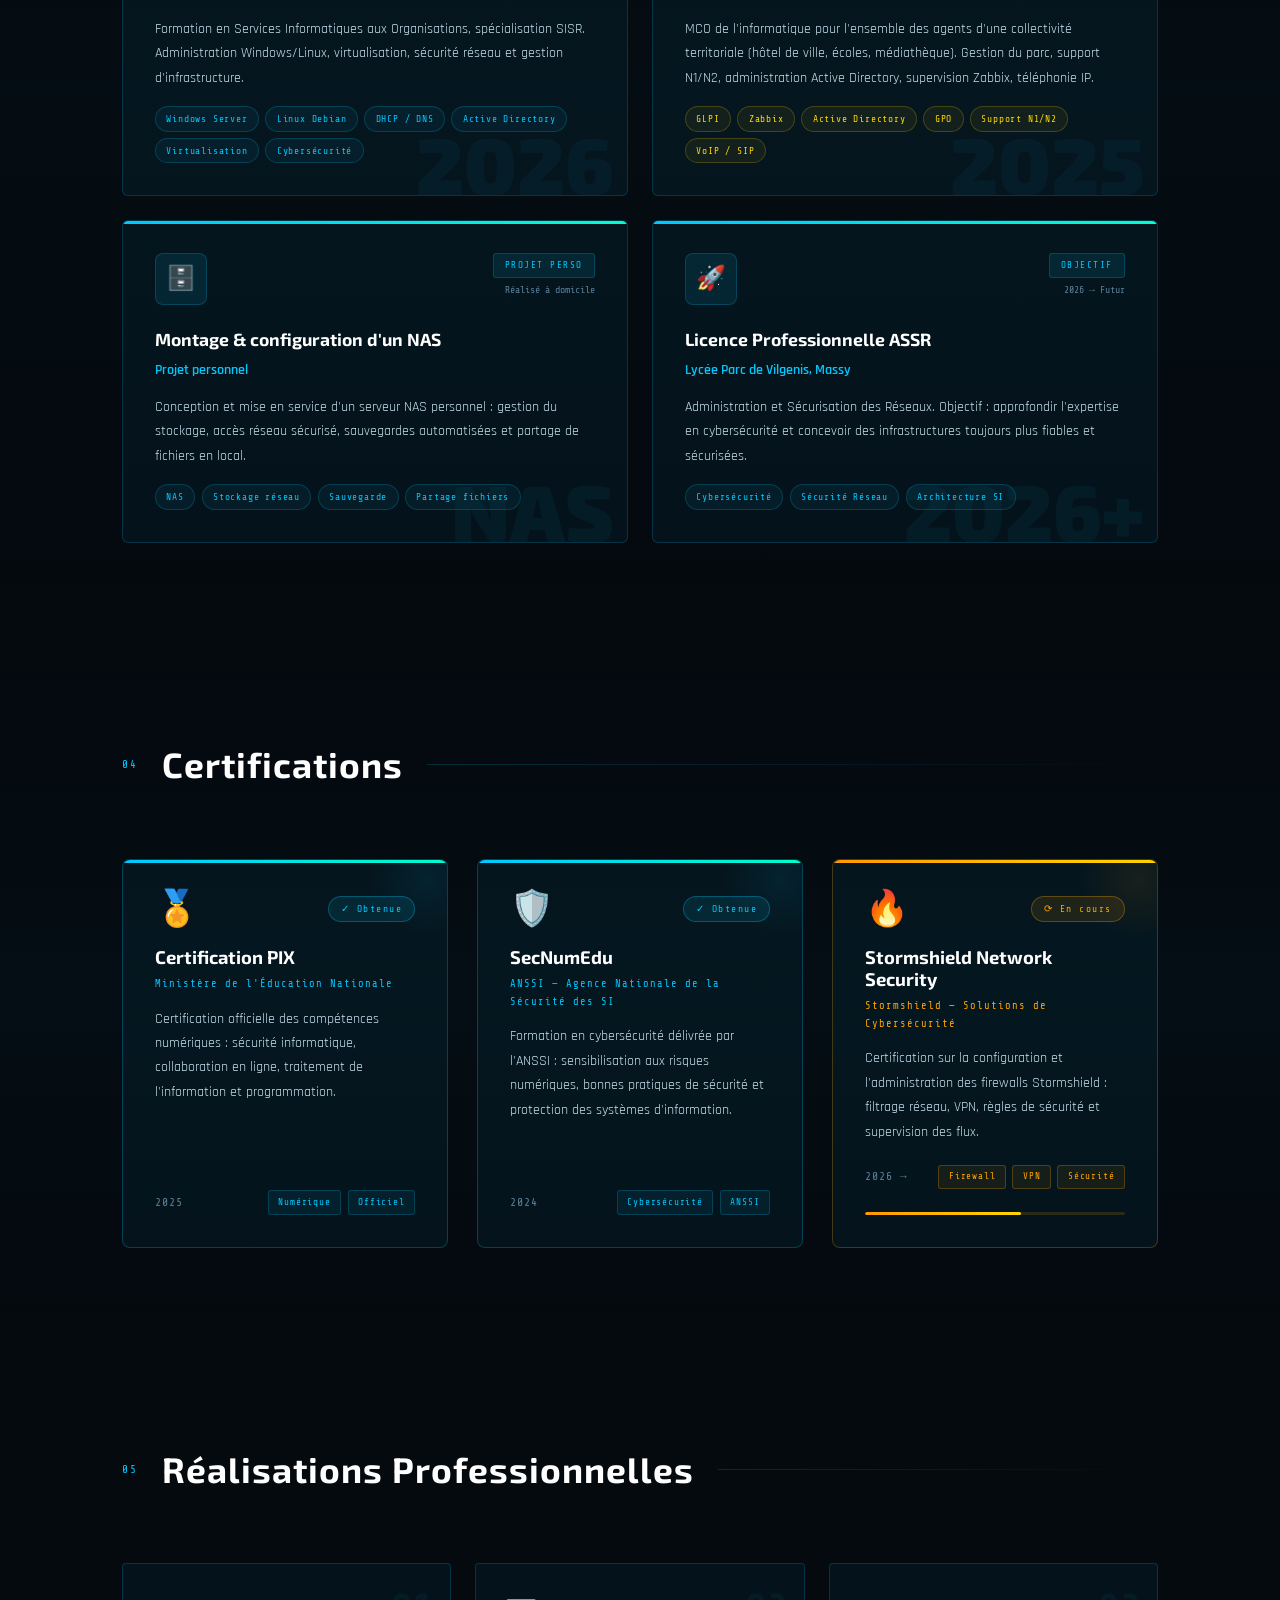
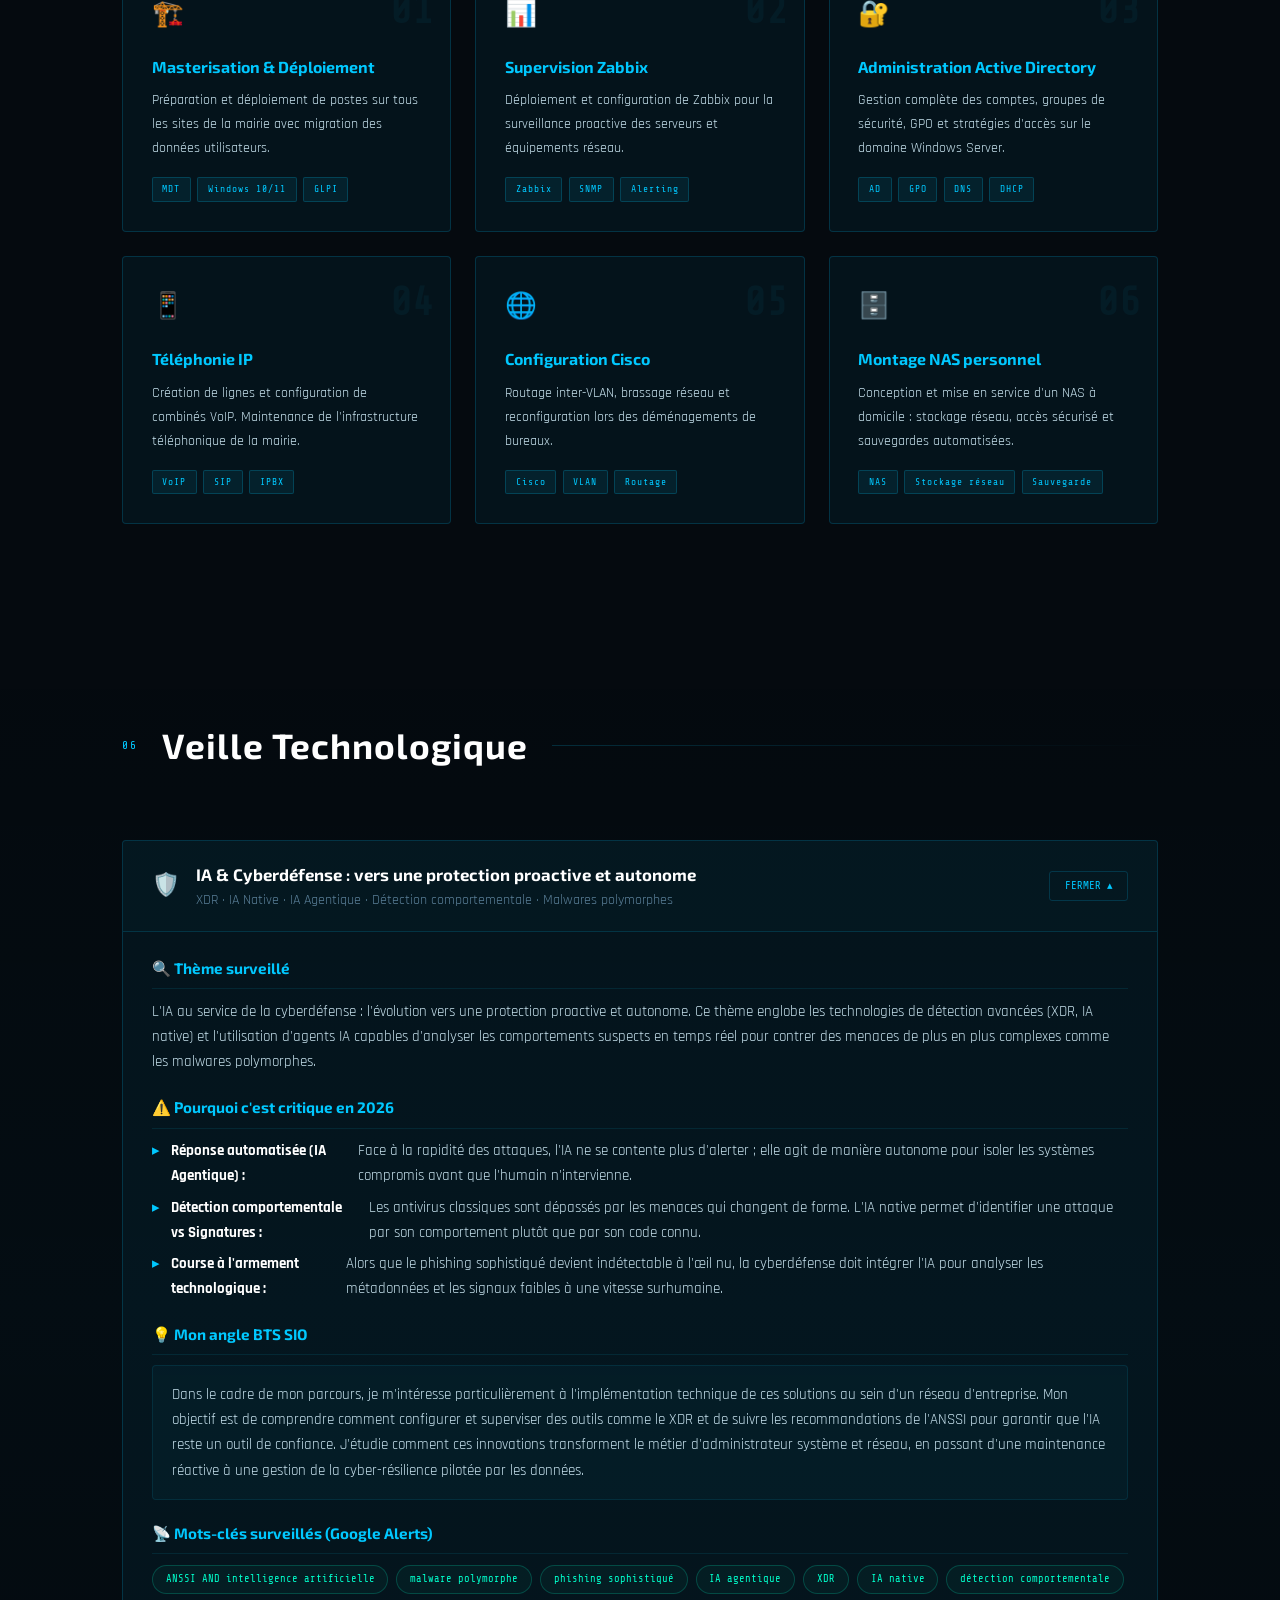
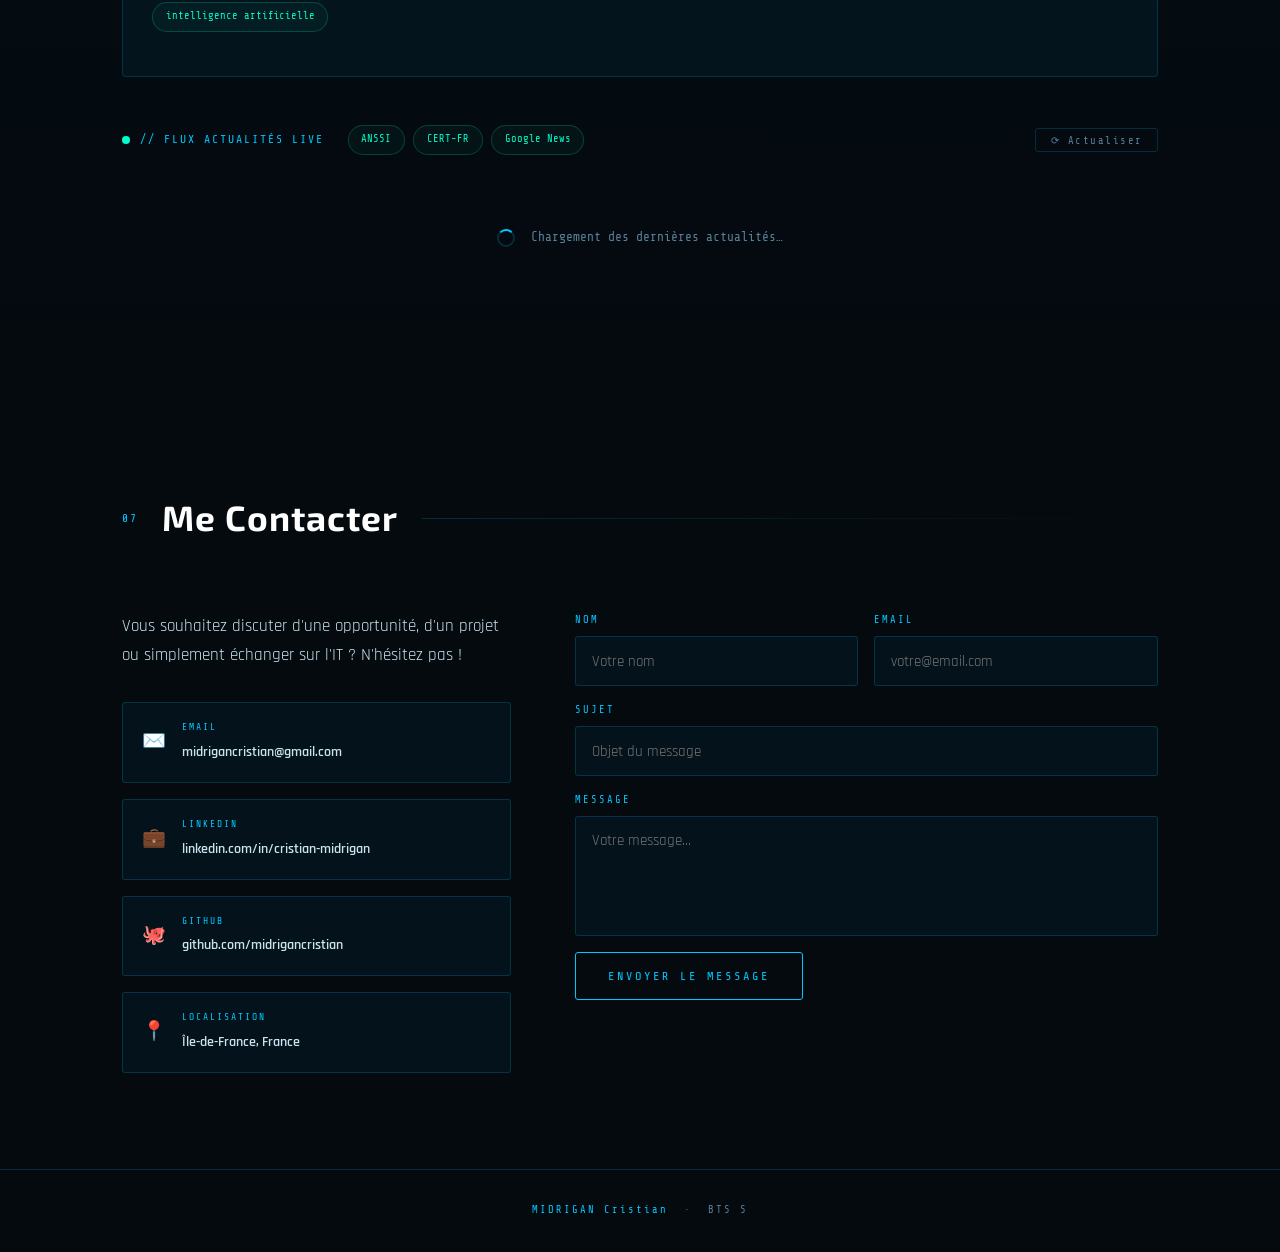
==== commit b42ff9ee: "Fluxtest V2" ====
--- a/index.html
+++ b/index.html
@@ -282,6 +282,7 @@
       <div>
         <p style="color:var(--text);margin-bottom:2rem">Vous souhaitez discuter d'une opportunité, d'un projet ou simplement échanger sur l'IT ? N'hésitez pas !</p>
         <div class="c-items">
+          <a href="mailto:midrigancristian@gmail.com" class="c-item"><span class="c-ico">✉️</span><div><span class="c-lbl">EMAIL</span><span class="c-val">midrigancristian@gmail.com</span></div></a>
           <a href="https://www.linkedin.com/in/cristian-midrigan/" target="_blank" class="c-item"><span class="c-ico">💼</span><div><span class="c-lbl">LINKEDIN</span><span class="c-val">linkedin.com/in/cristian-midrigan</span></div></a>
           <a href="https://github.com/midrigancristian/" target="_blank" class="c-item"><span class="c-ico">🐙</span><div><span class="c-lbl">GITHUB</span><span class="c-val">github.com/midrigancristian</span></div></a>
           <div class="c-item"><span class="c-ico">📍</span><div><span class="c-lbl">LOCALISATION</span><span class="c-val">Île-de-France, France</span></div></div>
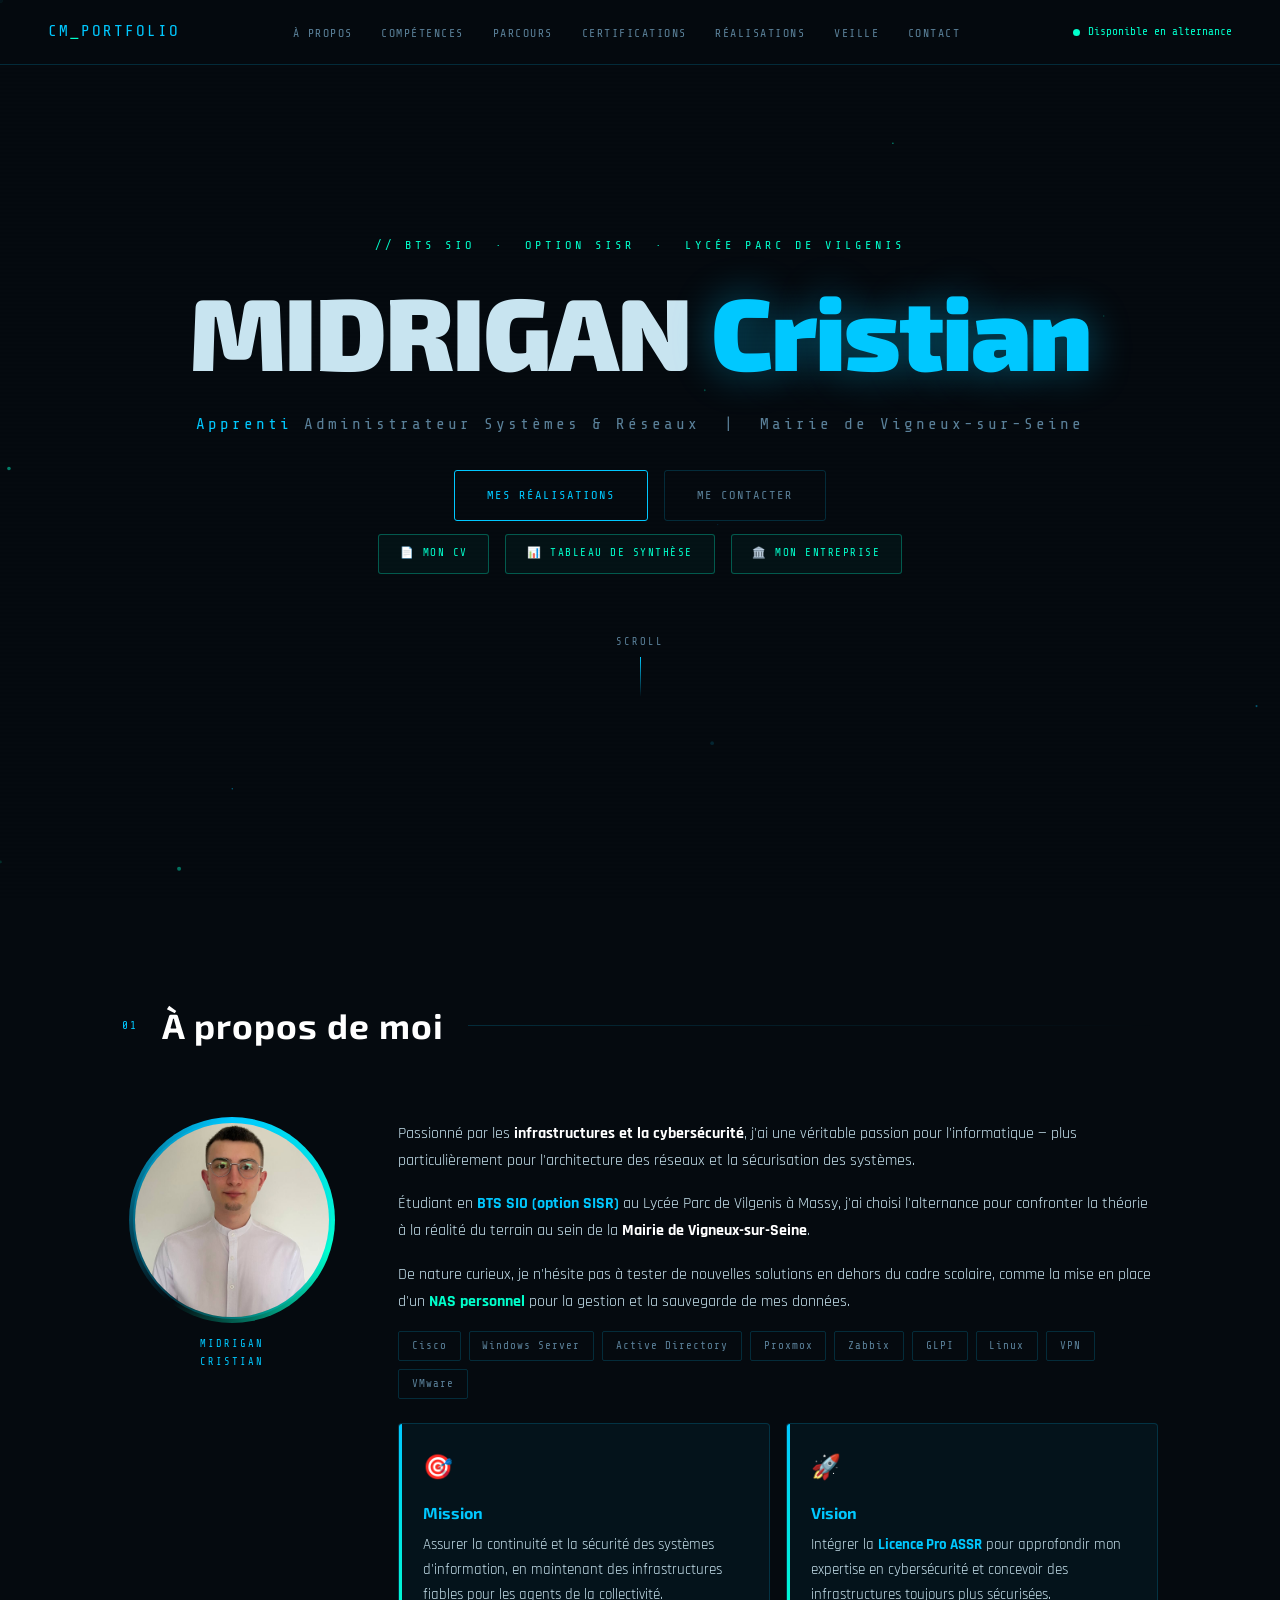
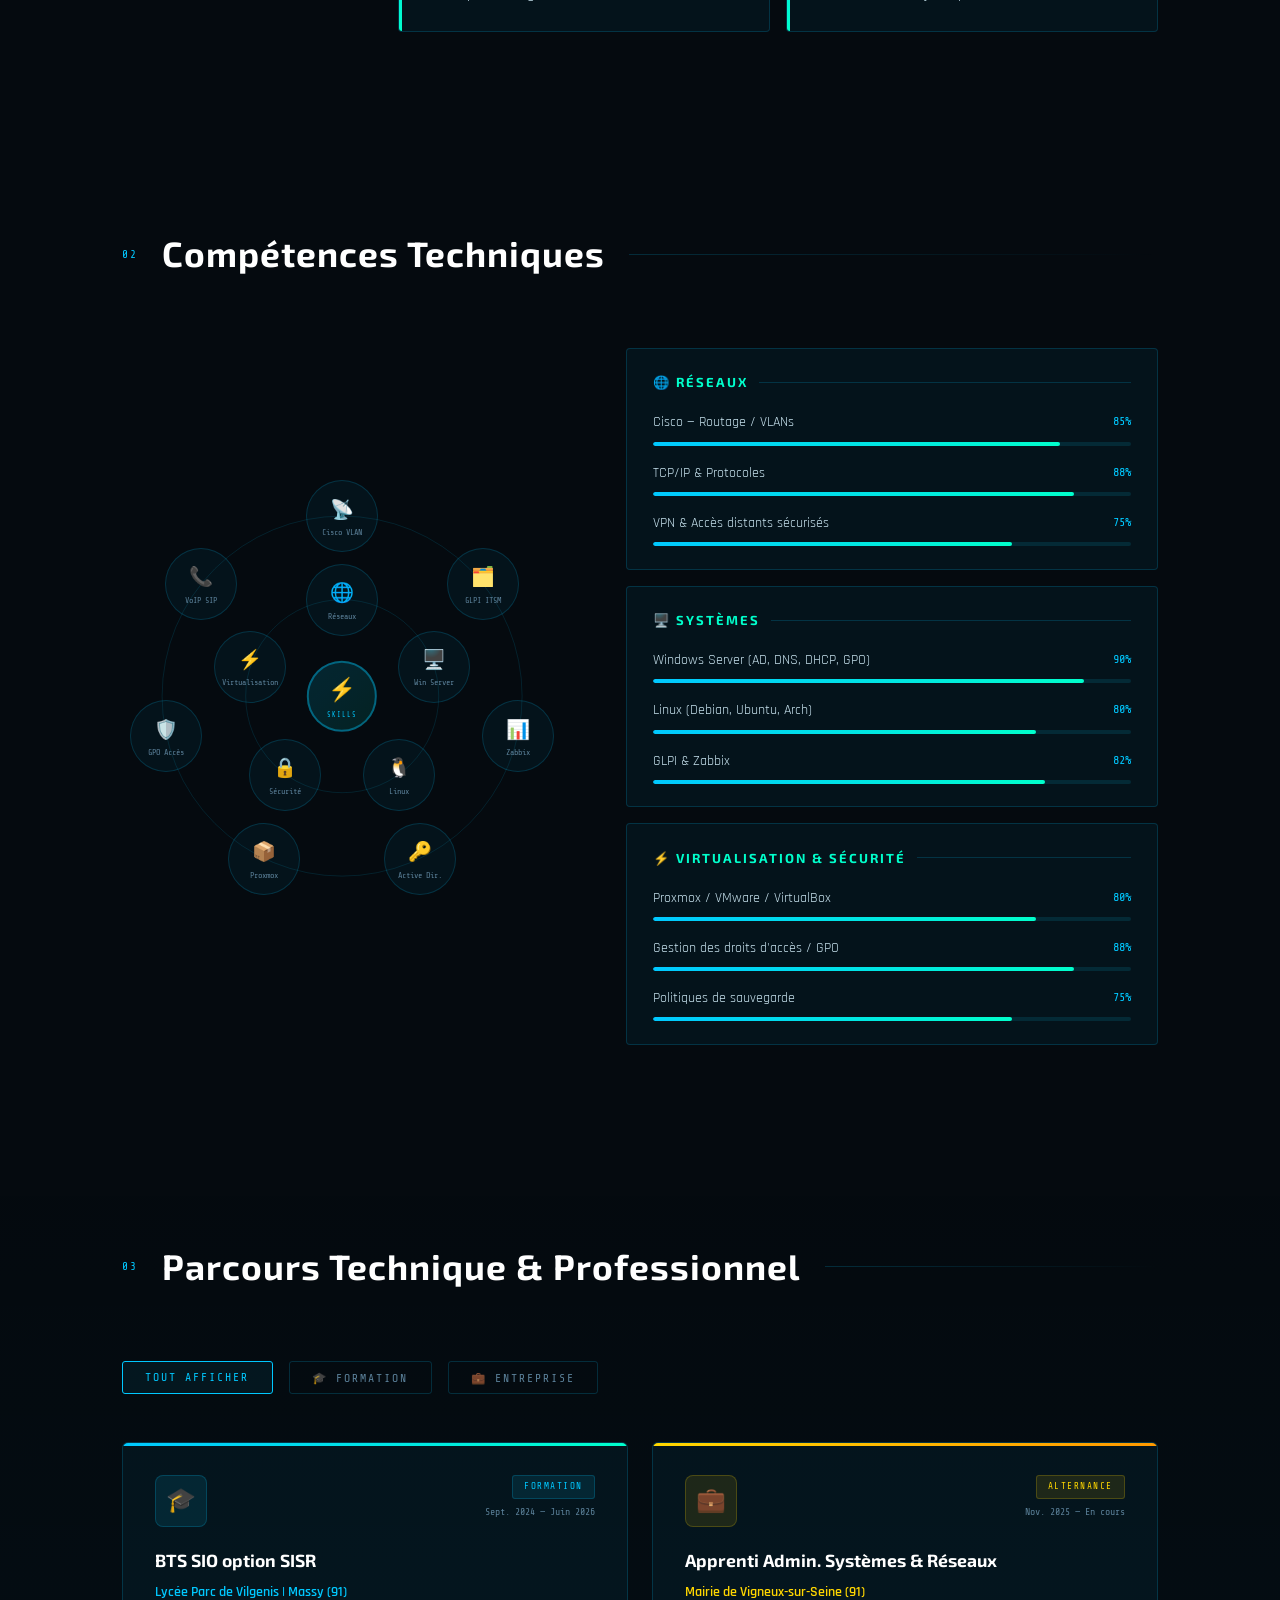
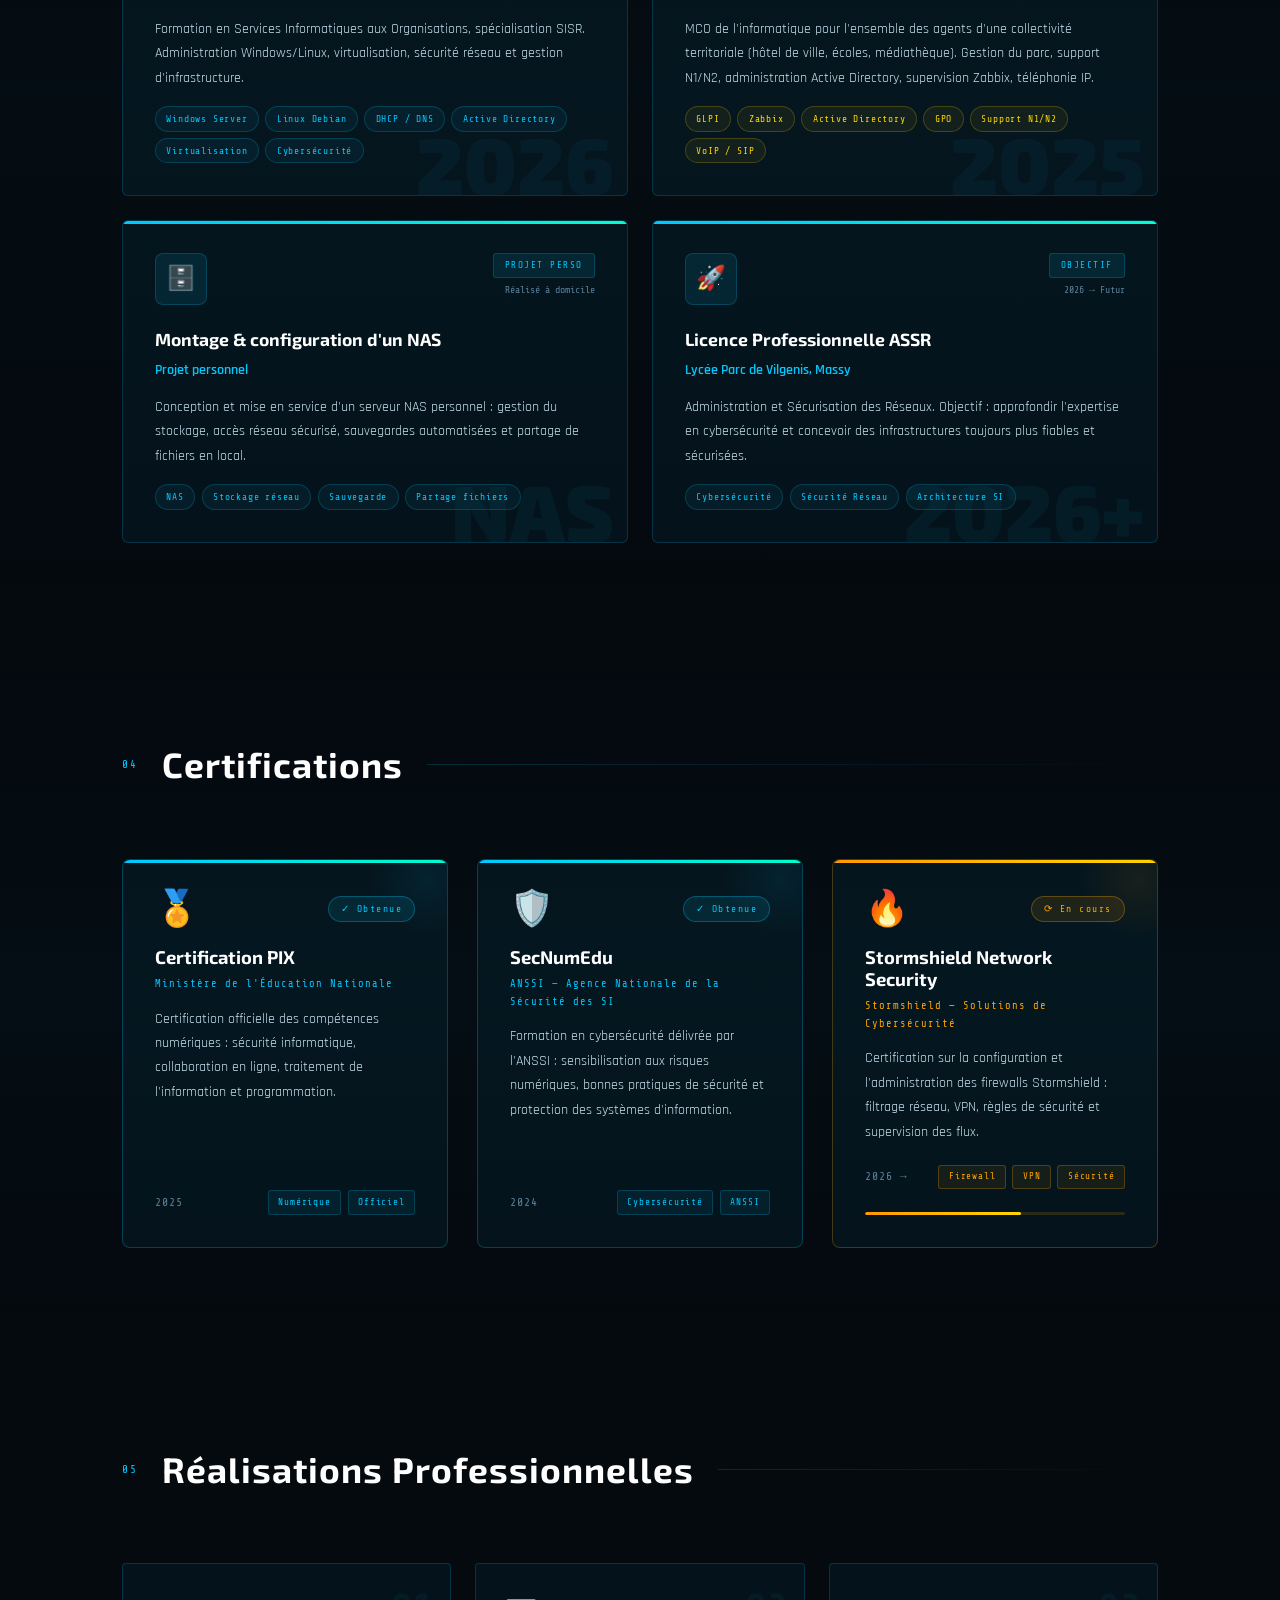
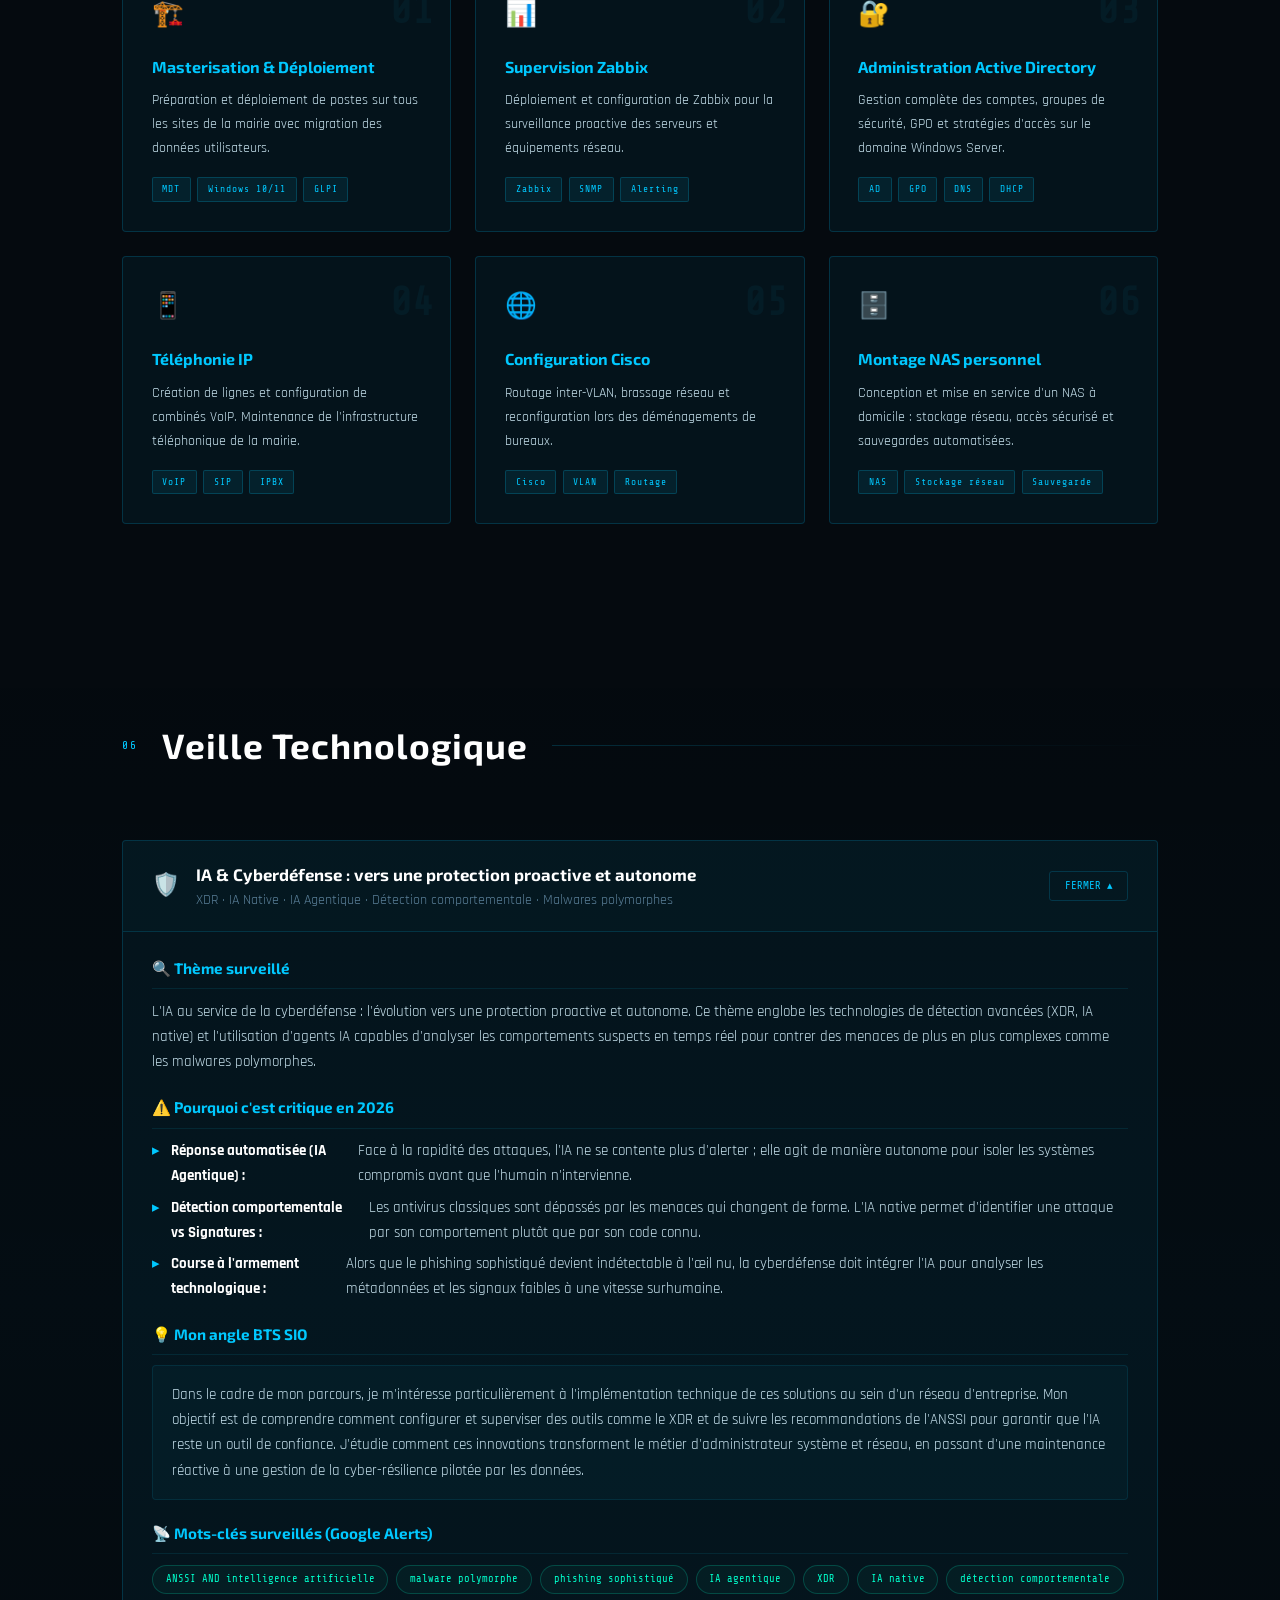
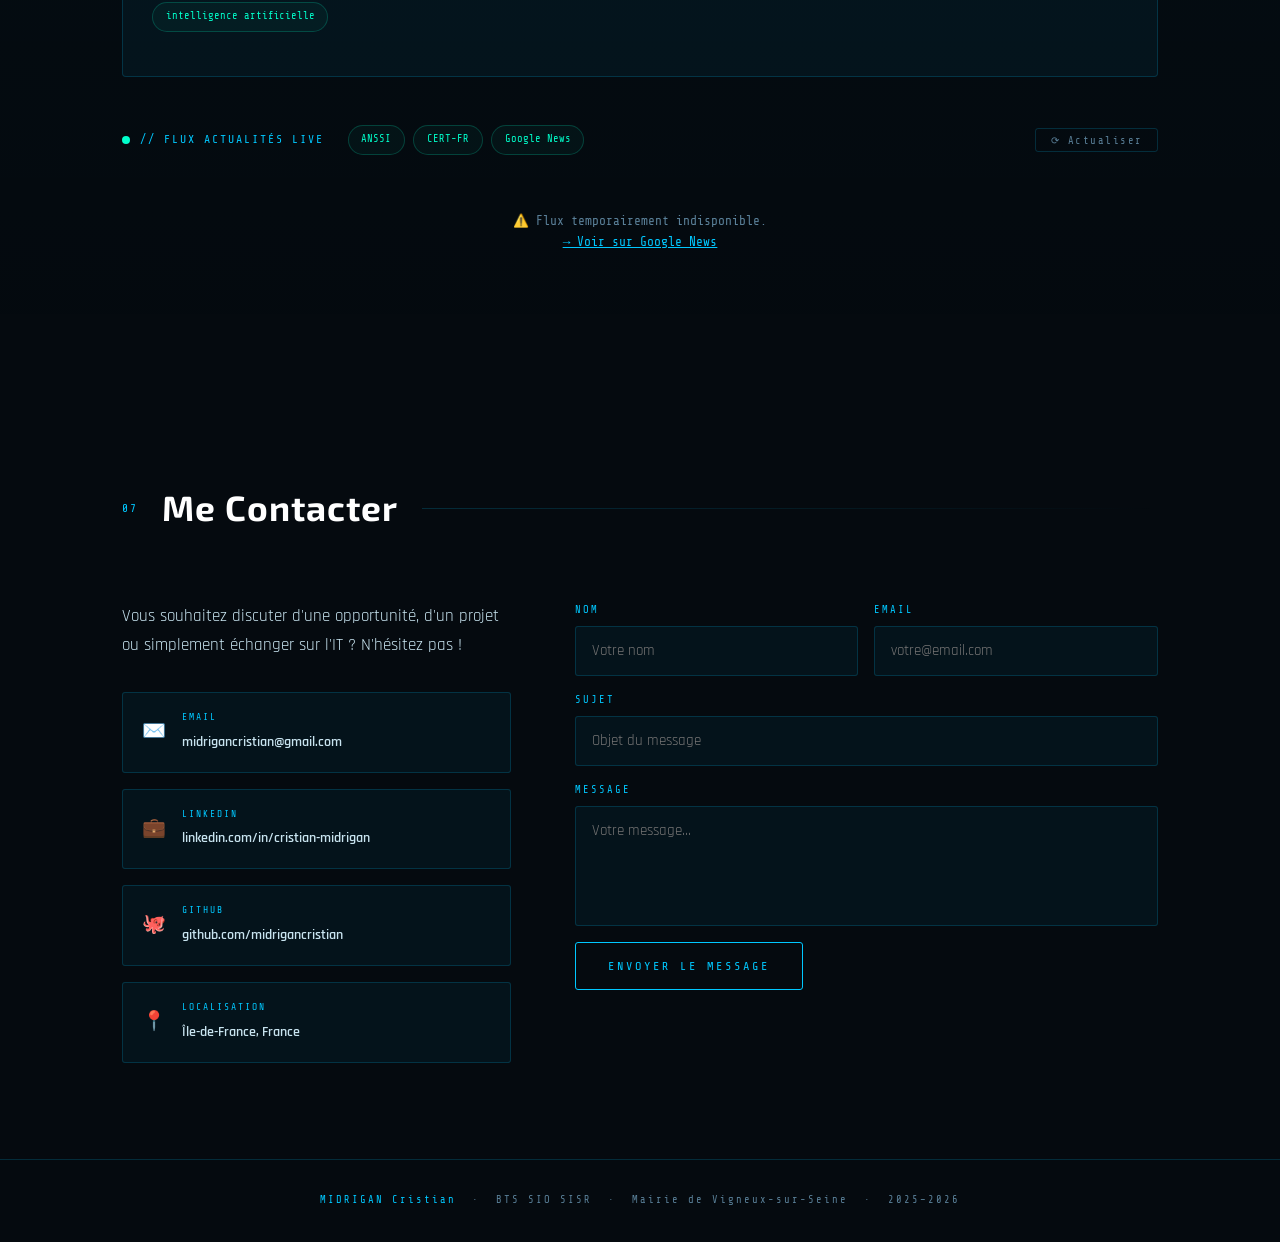
==== commit fb8184d5: "test flux v3" ====
--- a/index.html
+++ b/index.html
@@ -302,4 +302,9 @@
 </section>
 
 <footer>
-  <div class="fi"><span>MIDRIGAN Cristian</span> &nbsp;·&nbsp; BTS S+  <div class="fi"><span>MIDRIGAN Cristian</span> &nbsp;·&nbsp; BTS SIO SISR &nbsp;·&nbsp; Mairie de Vigneux-sur-Seine &nbsp;·&nbsp; 2025–2026</div>
+</footer>
+
+<script src="script.js"></script>
+</body>
+</html>
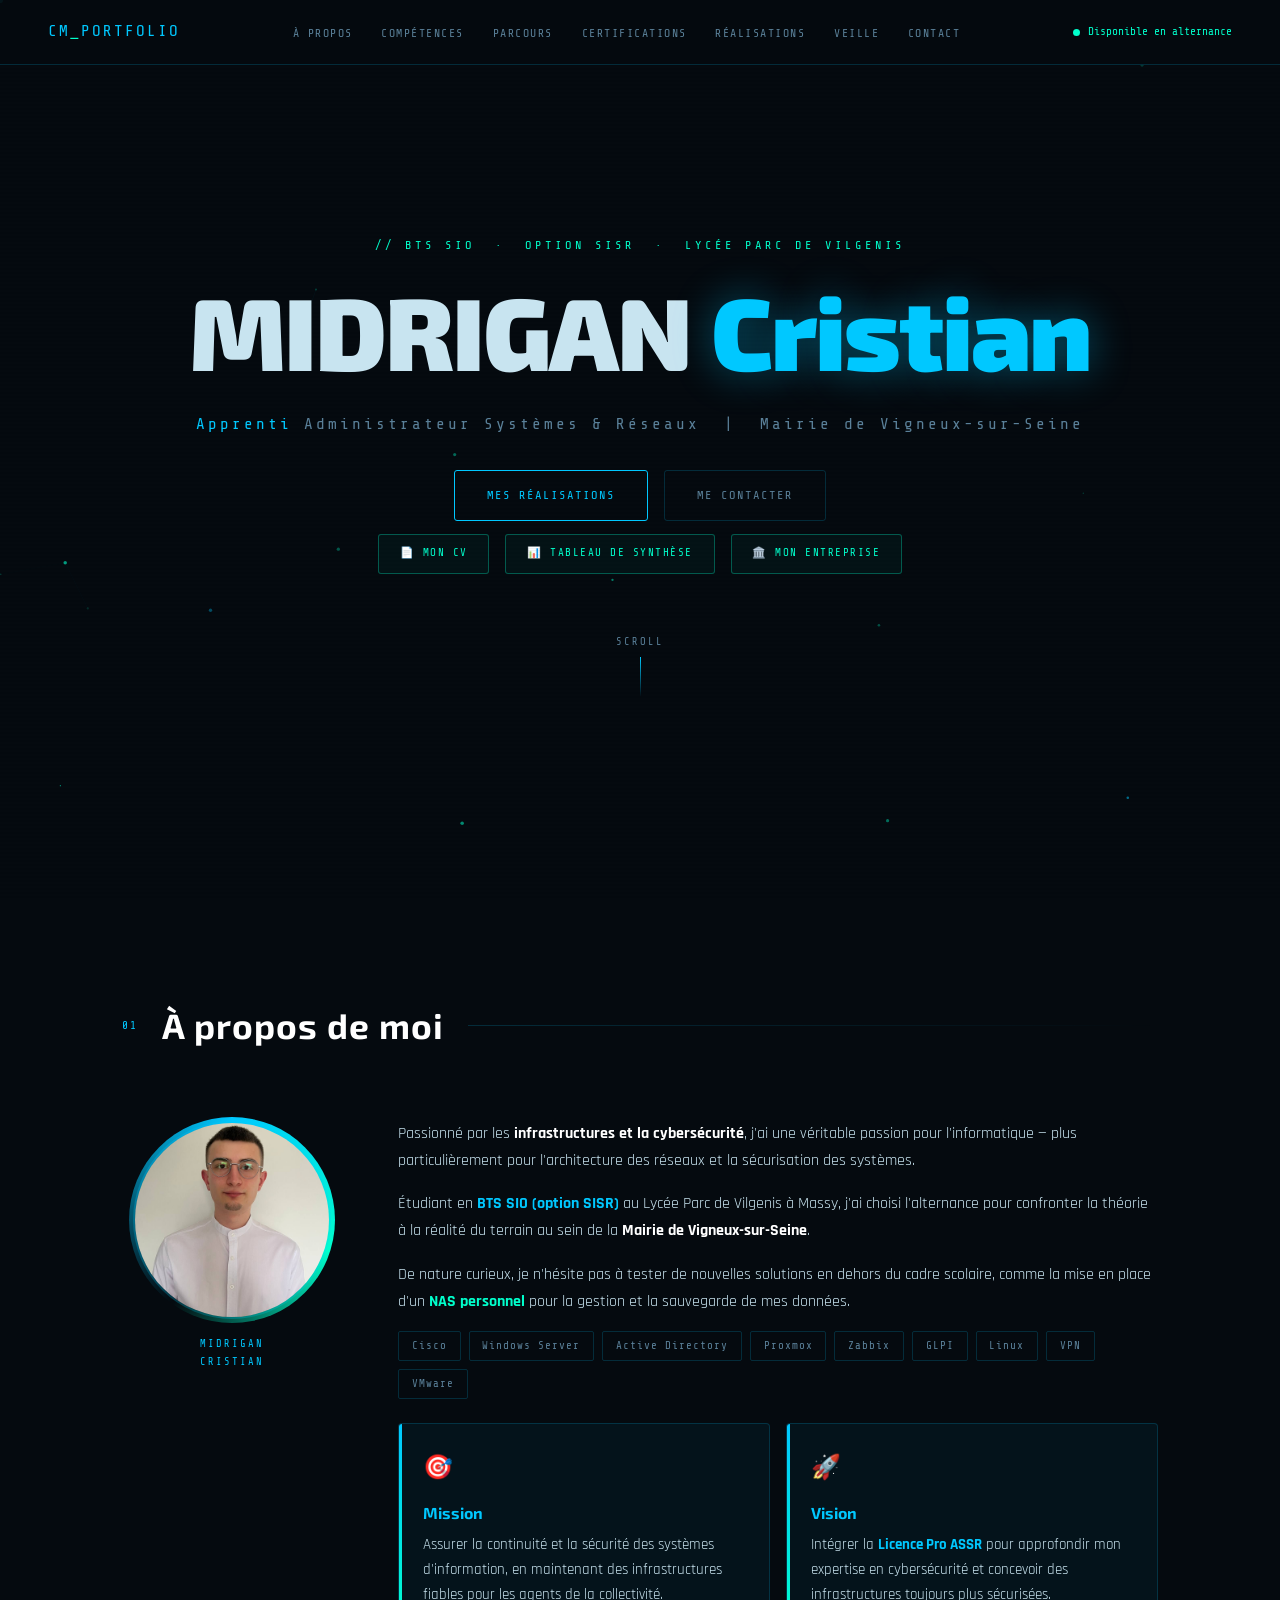
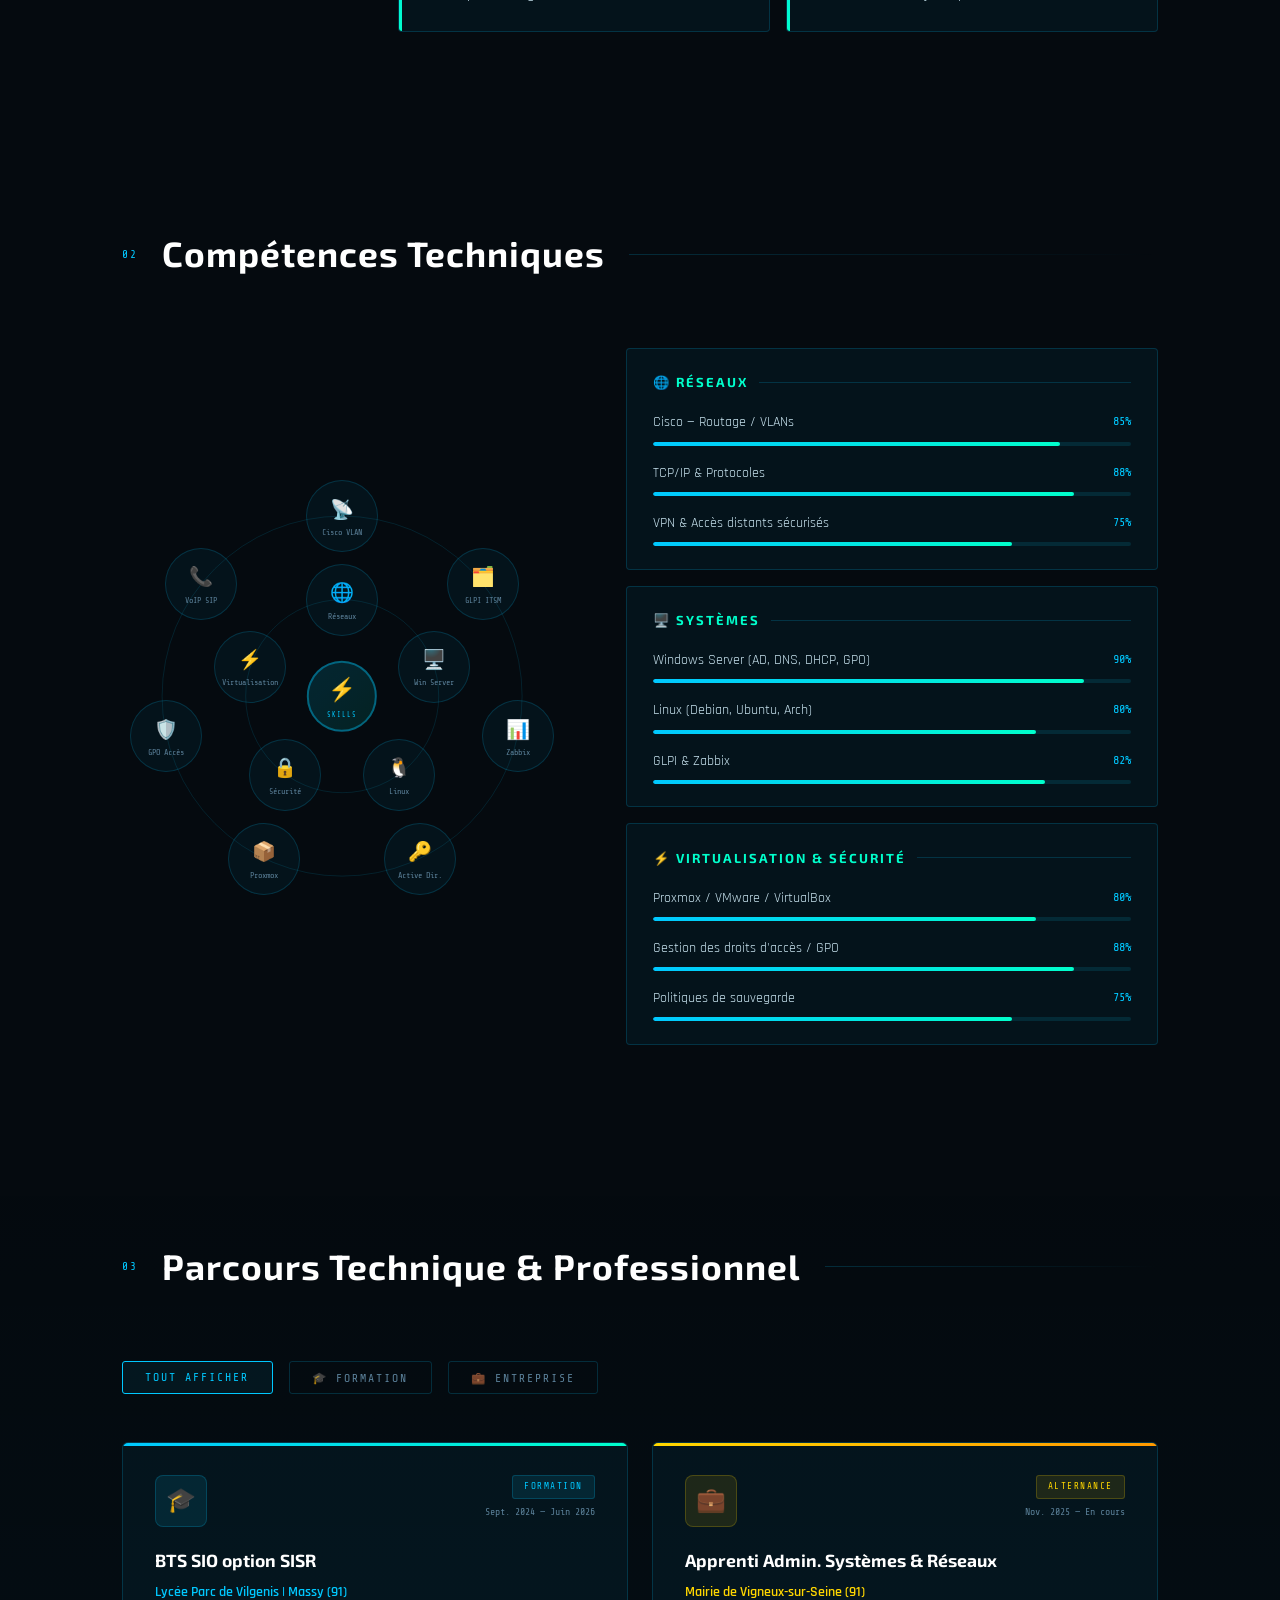
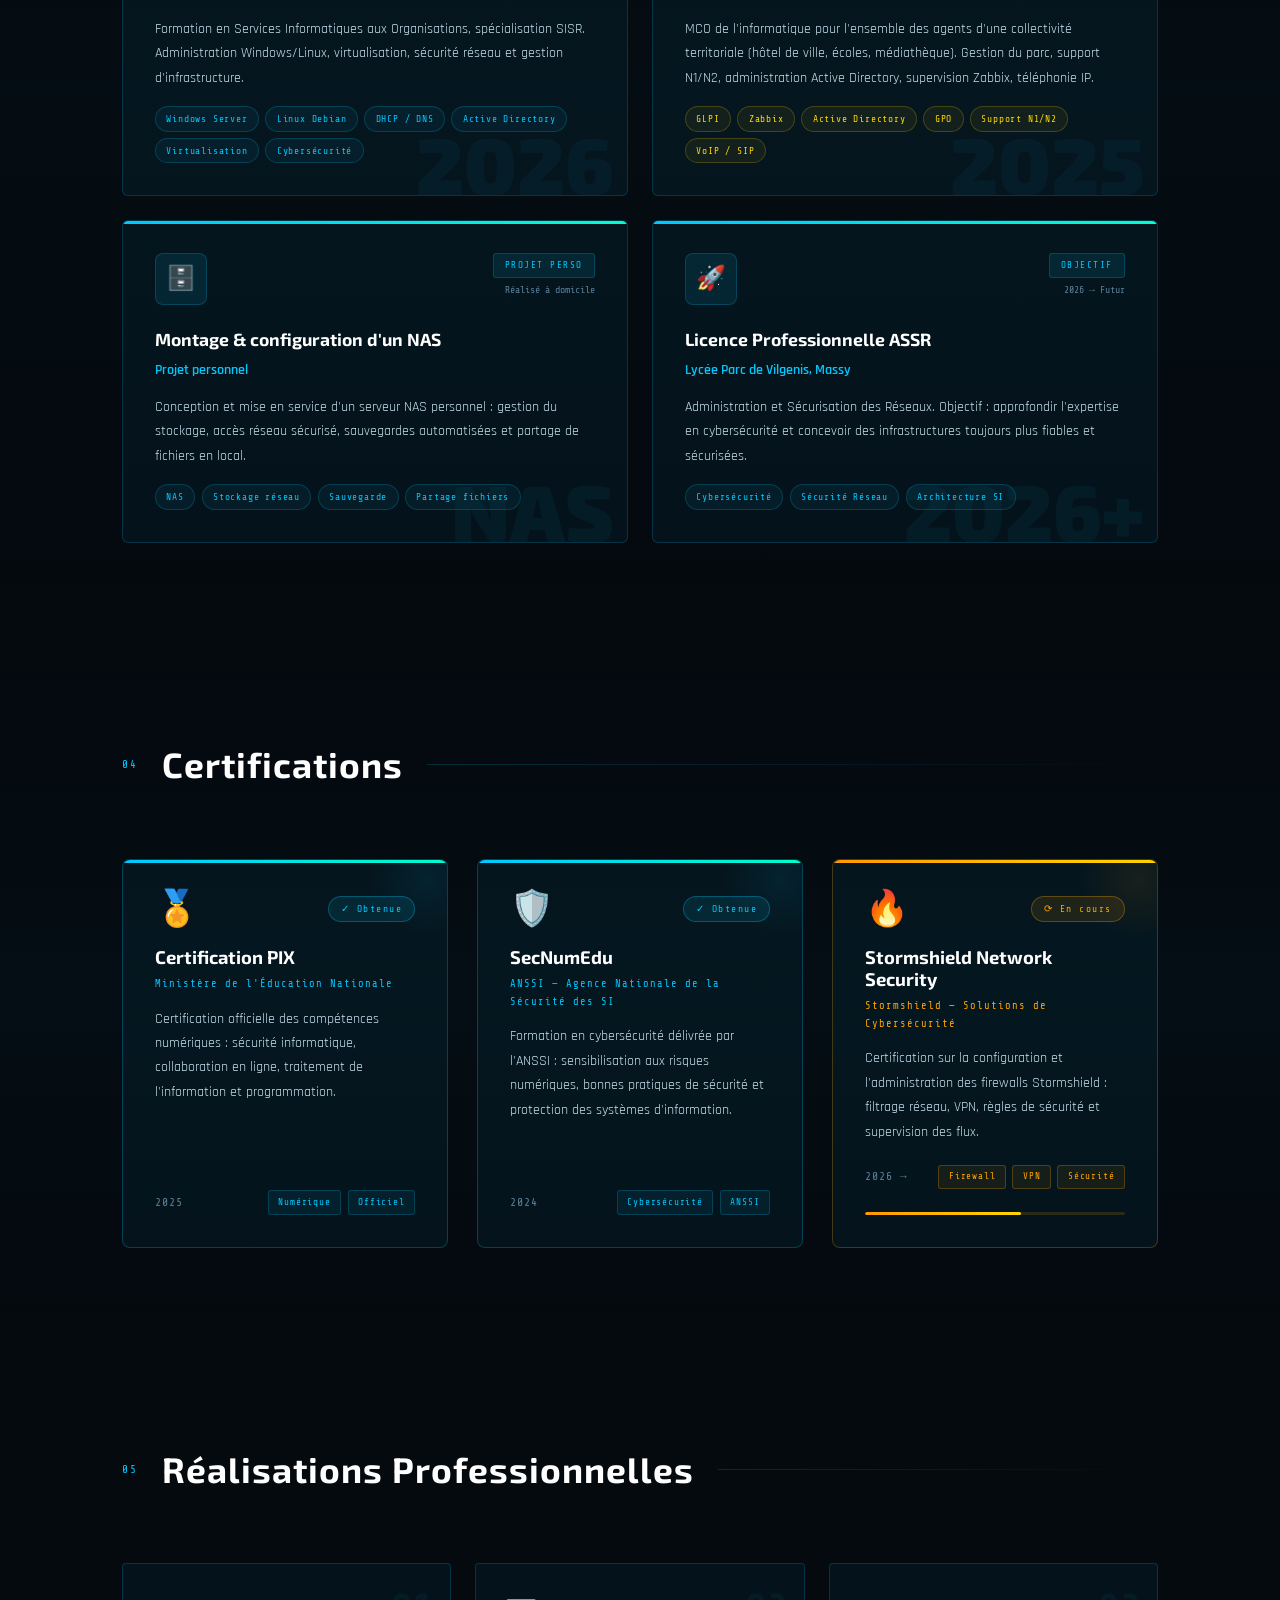
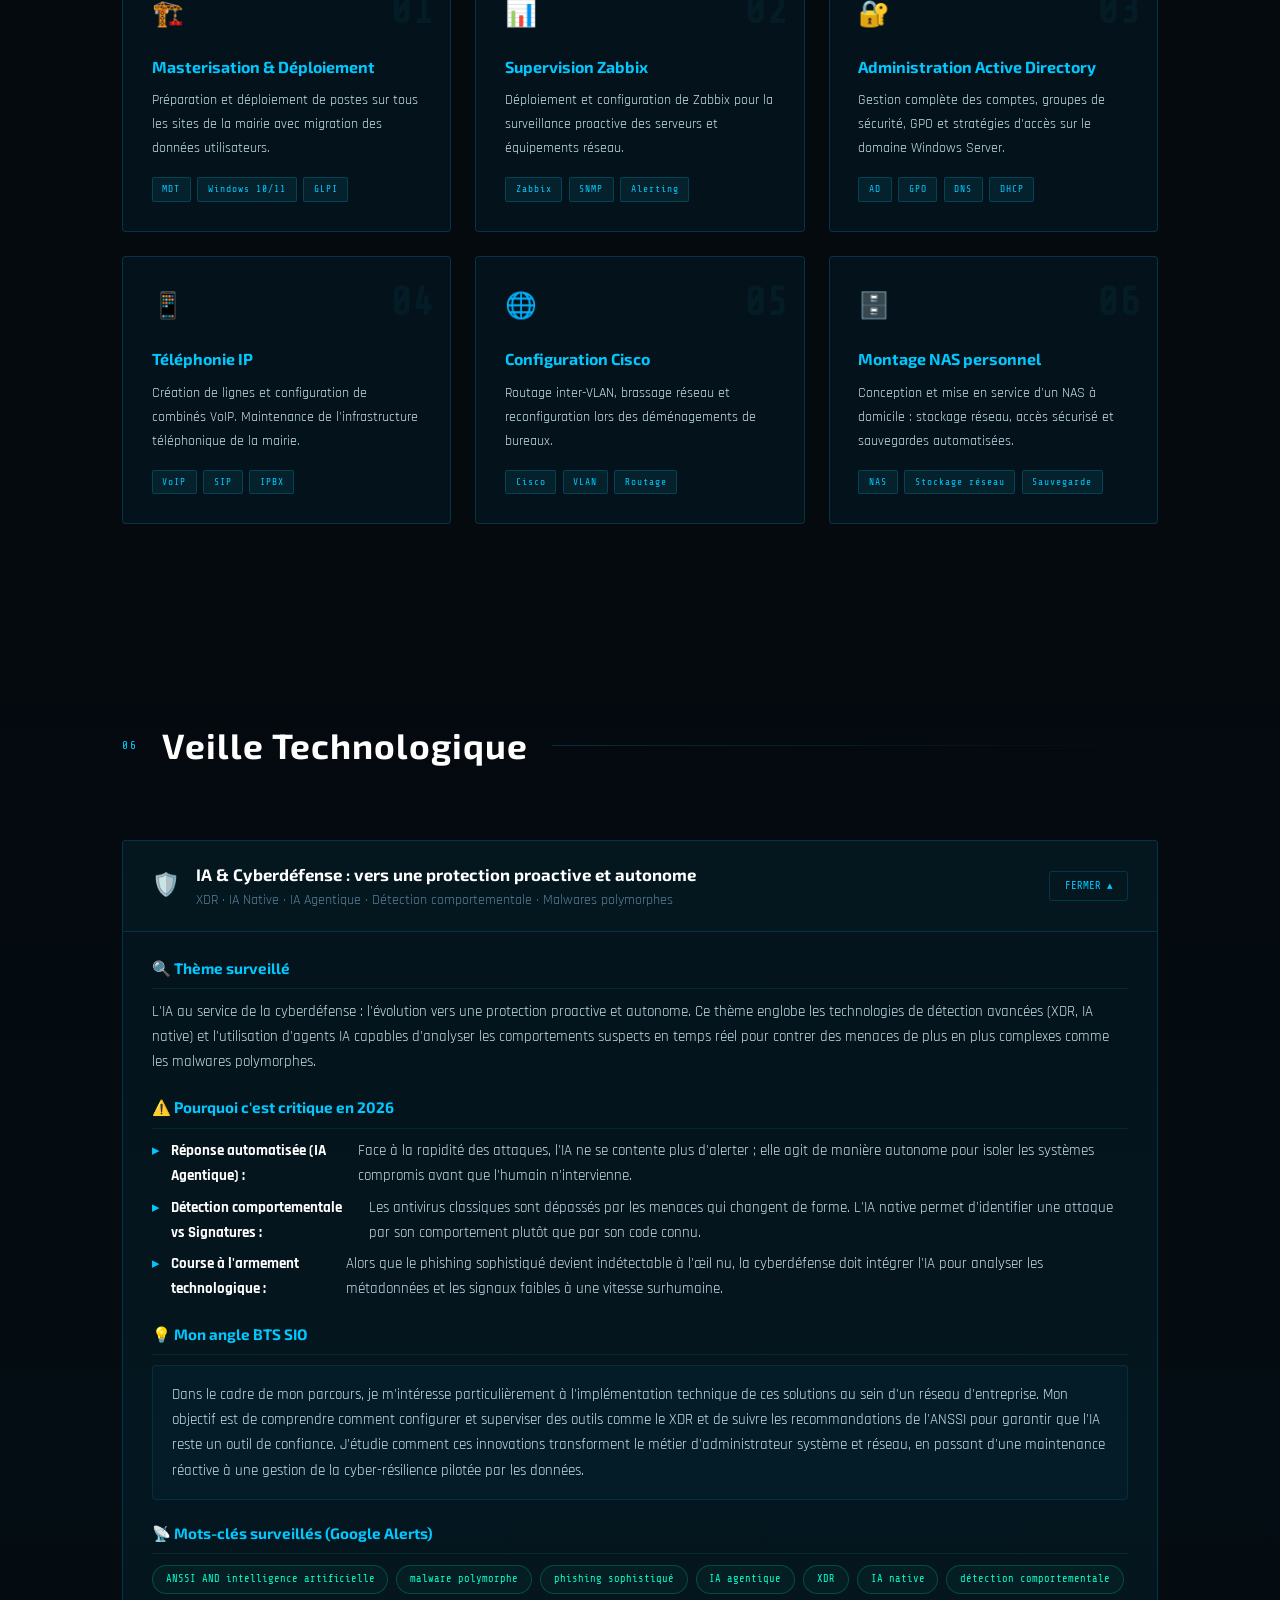
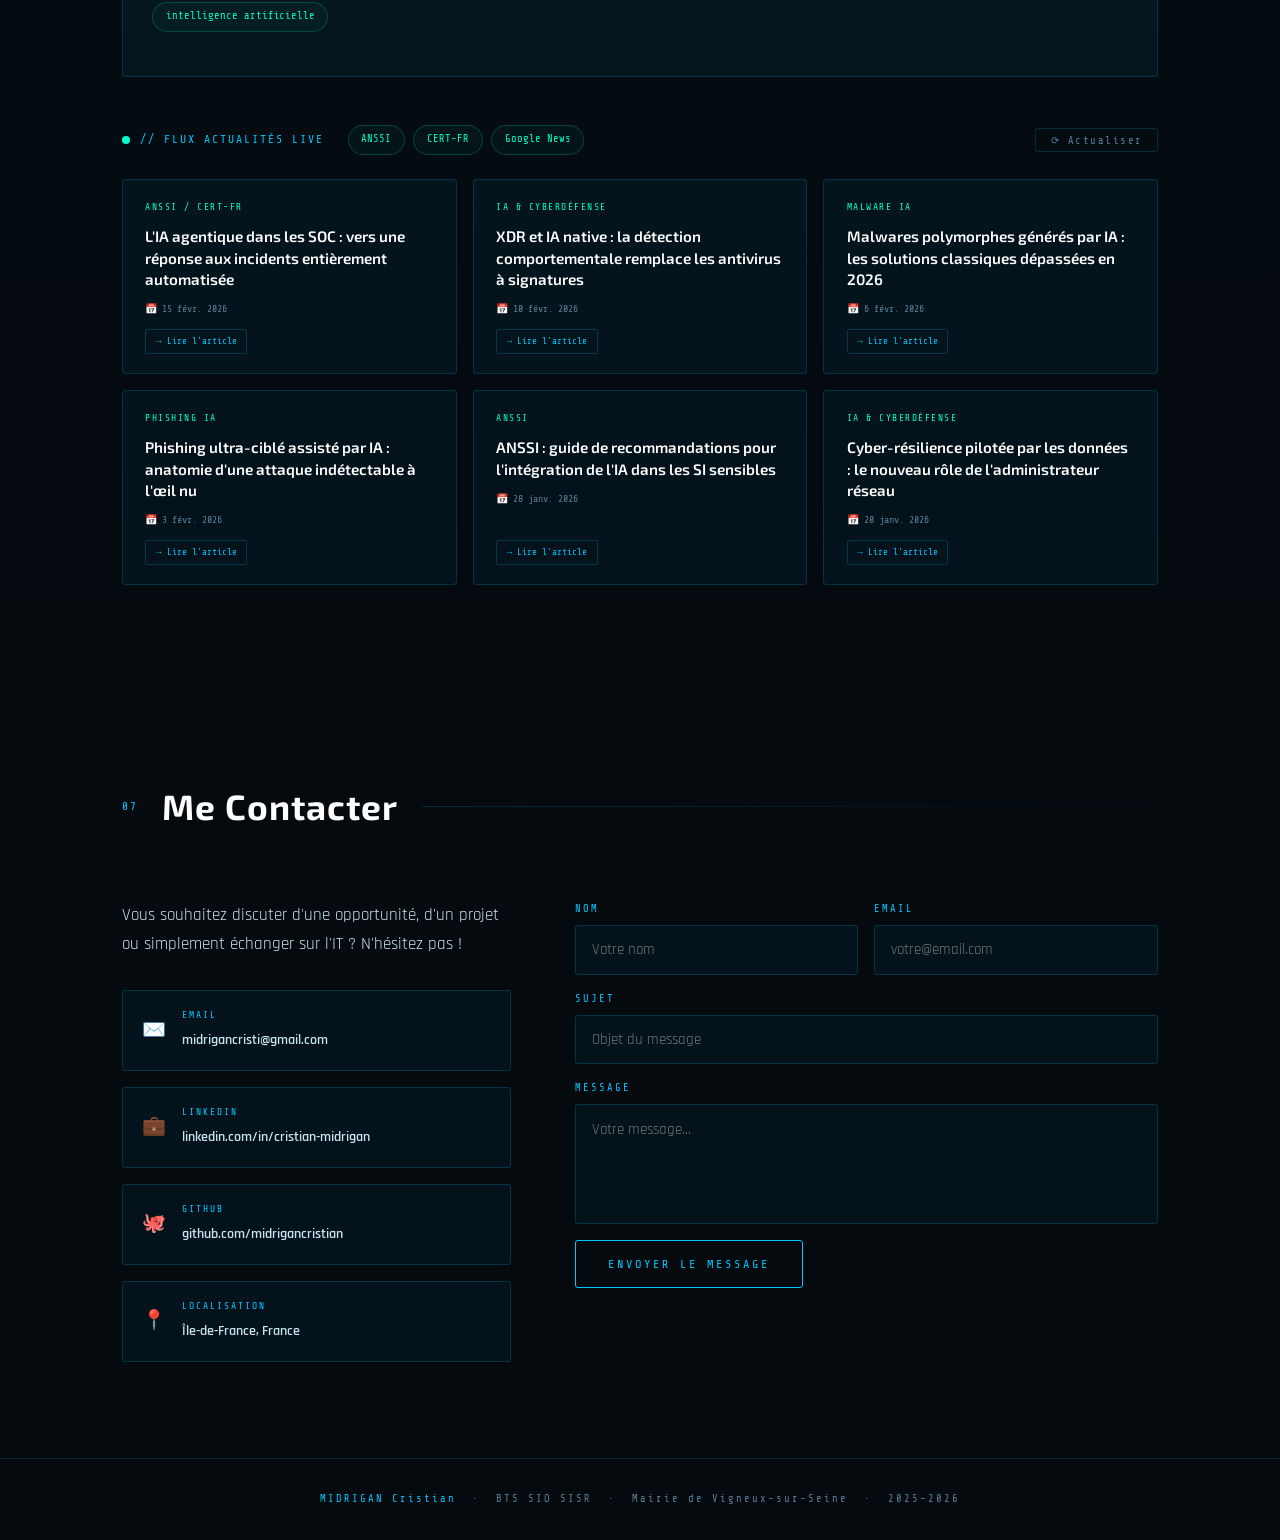
==== commit dee14980: "Tableau de synthèse FINI" ====
--- a/index.html
+++ b/index.html
@@ -36,7 +36,7 @@
   </div>
   <div class="hero-row2">
     <a href="cv.html" class="btn-doc">📄 Mon CV</a>
-    <a href="#" class="btn-doc">📊 Tableau de synthèse</a>
+    <a href="tableau.html" class="btn-doc">📊 Tableau de synthèse</a>
     <a href="entreprise.html" class="btn-doc">🏛️ Mon entreprise</a>
   </div>
   <div class="hero-scroll"><span>SCROLL</span><div class="scroll-line"></div></div>
@@ -282,7 +282,7 @@
       <div>
         <p style="color:var(--text);margin-bottom:2rem">Vous souhaitez discuter d'une opportunité, d'un projet ou simplement échanger sur l'IT ? N'hésitez pas !</p>
         <div class="c-items">
-          <a href="mailto:midrigancristian@gmail.com" class="c-item"><span class="c-ico">✉️</span><div><span class="c-lbl">EMAIL</span><span class="c-val">midrigancristian@gmail.com</span></div></a>
+          <a href="mailto:midrigancristi@gmail.com" class="c-item"><span class="c-ico">✉️</span><div><span class="c-lbl">EMAIL</span><span class="c-val">midrigancristi@gmail.com</span></div></a>
           <a href="https://www.linkedin.com/in/cristian-midrigan/" target="_blank" class="c-item"><span class="c-ico">💼</span><div><span class="c-lbl">LINKEDIN</span><span class="c-val">linkedin.com/in/cristian-midrigan</span></div></a>
           <a href="https://github.com/midrigancristian/" target="_blank" class="c-item"><span class="c-ico">🐙</span><div><span class="c-lbl">GITHUB</span><span class="c-val">github.com/midrigancristian</span></div></a>
           <div class="c-item"><span class="c-ico">📍</span><div><span class="c-lbl">LOCALISATION</span><span class="c-val">Île-de-France, France</span></div></div>
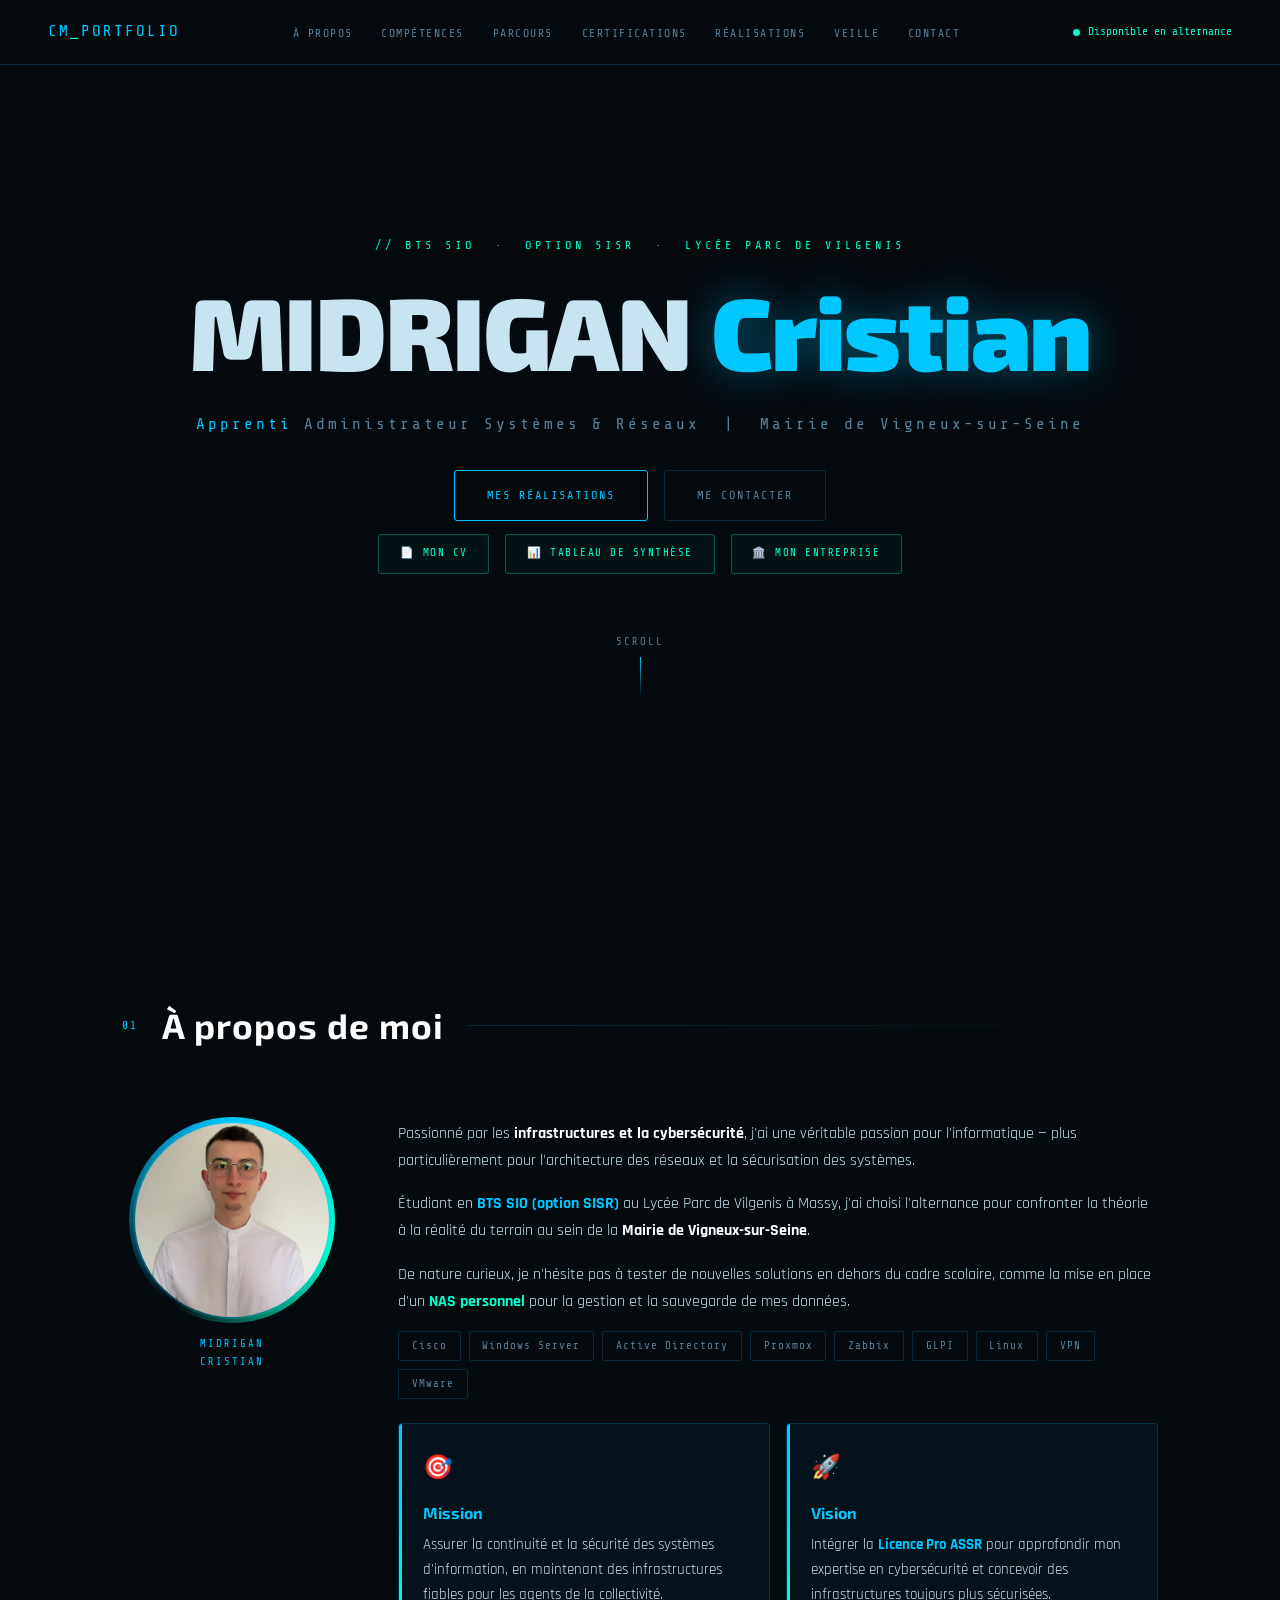
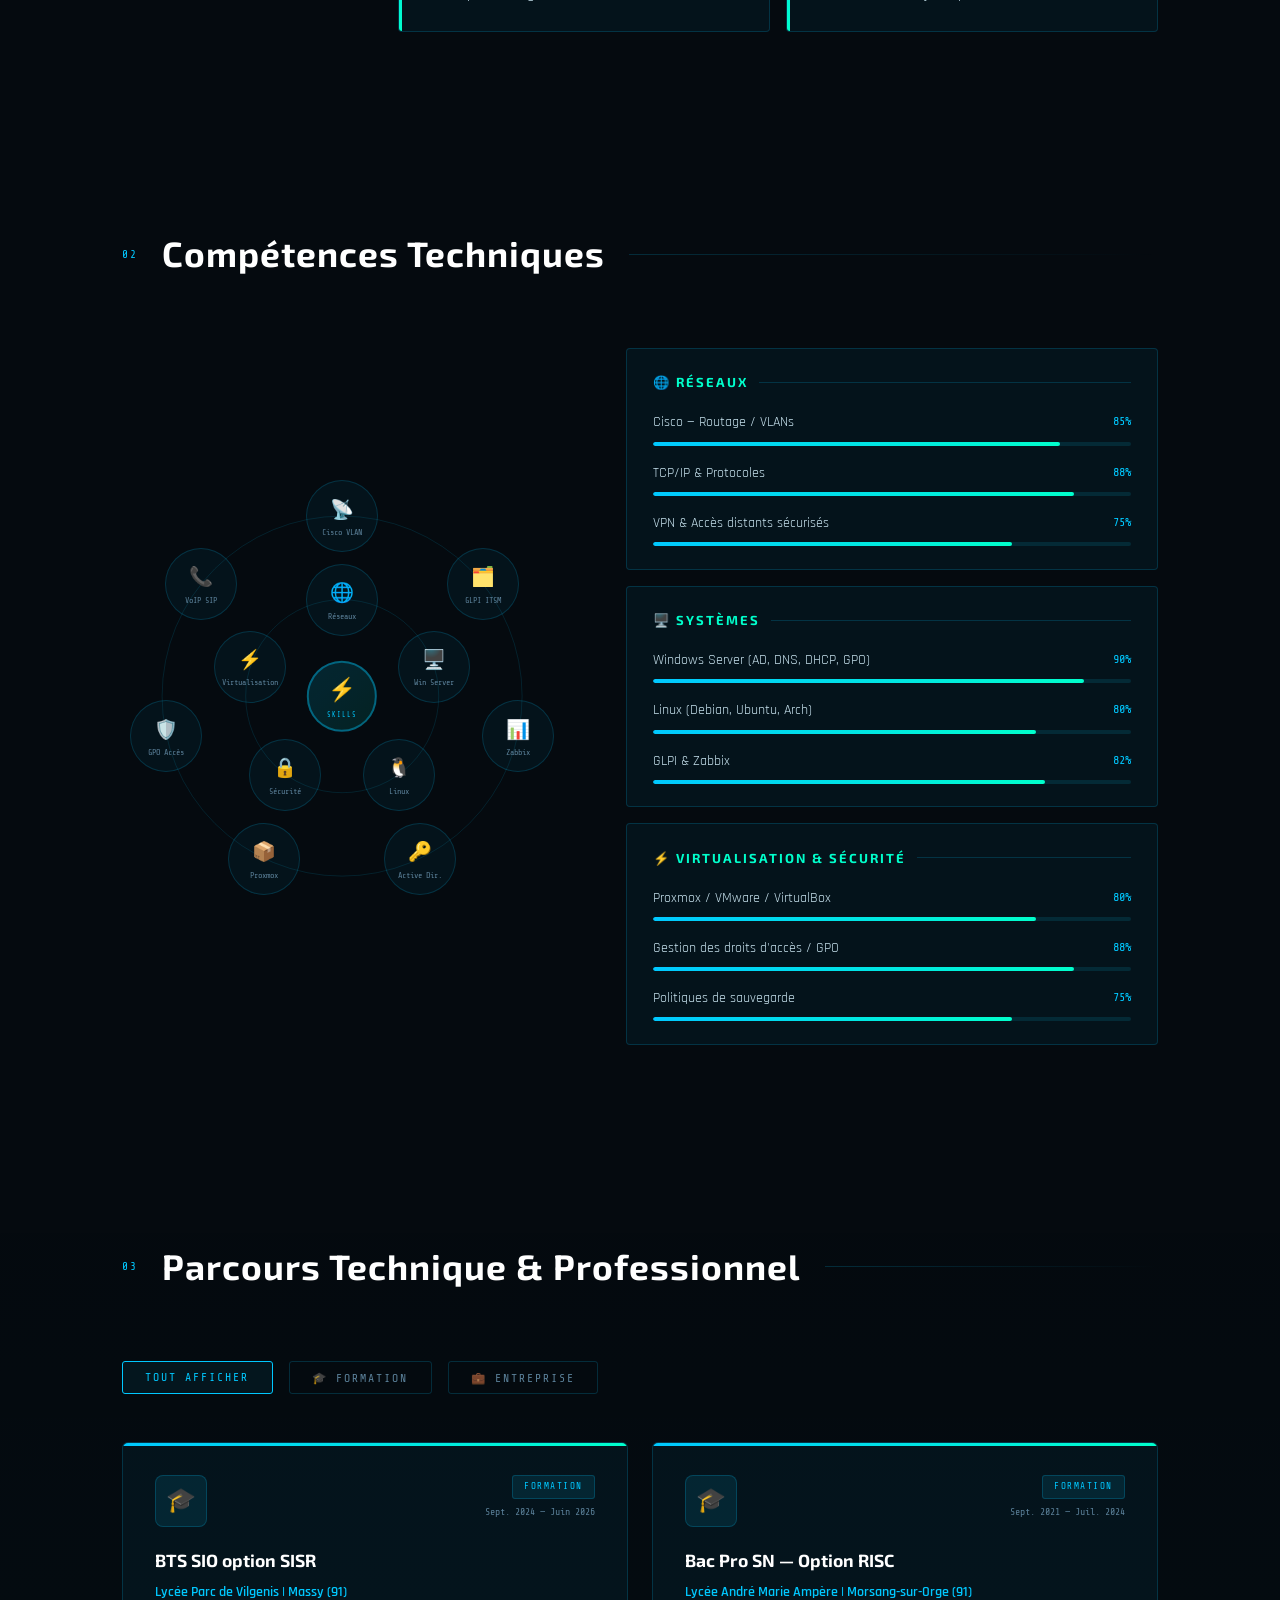
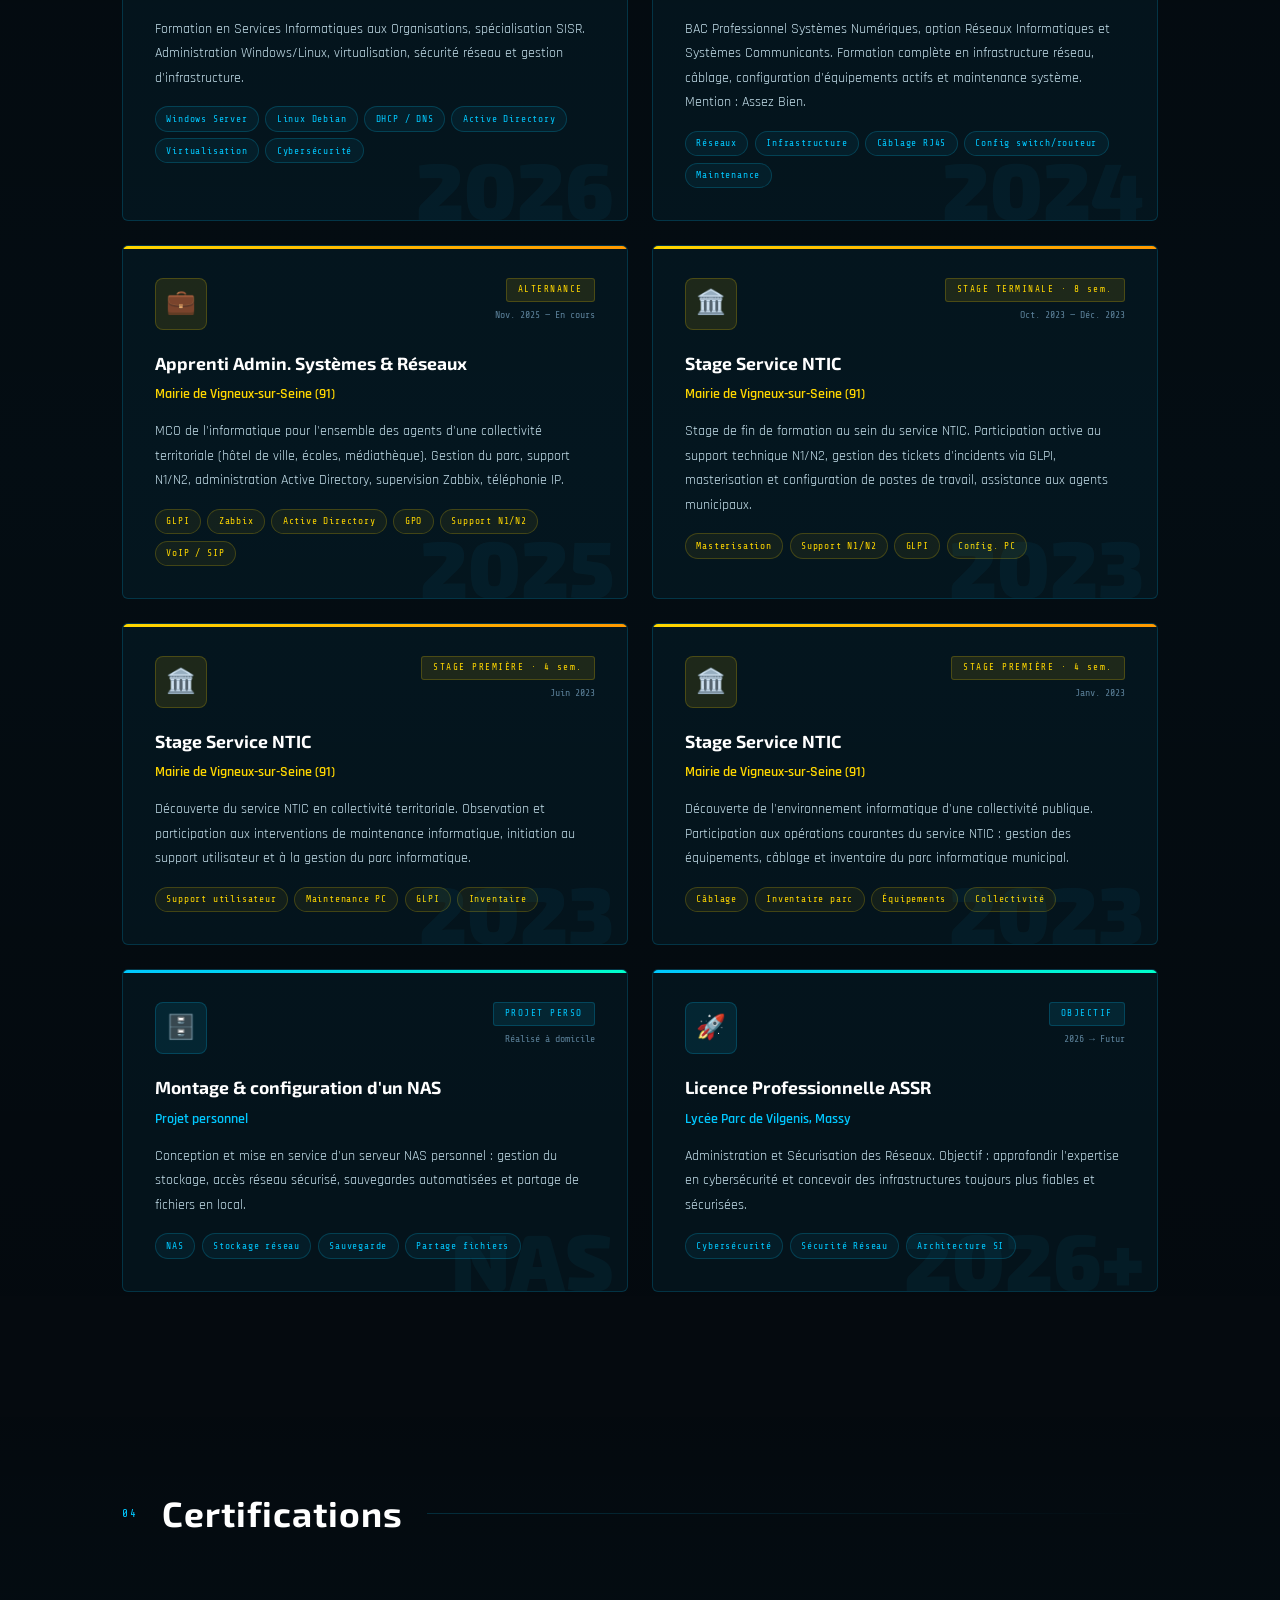
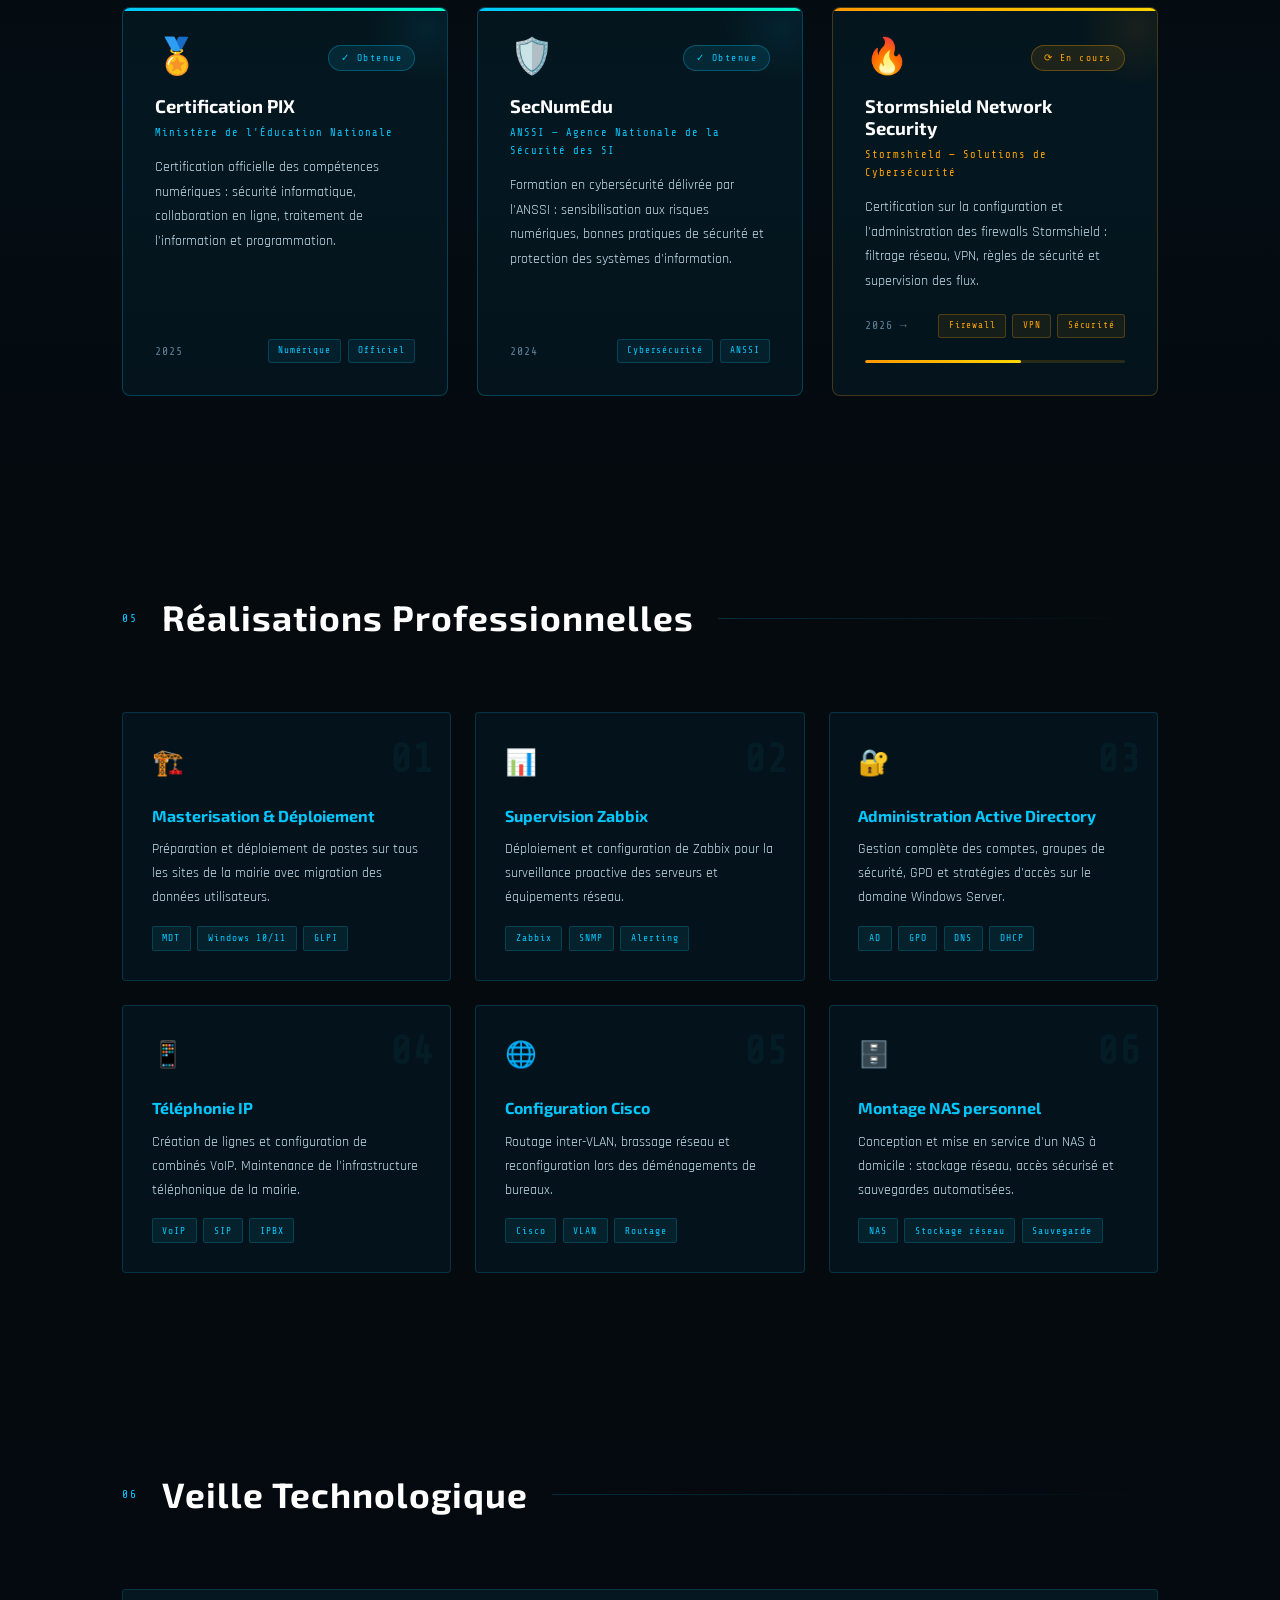
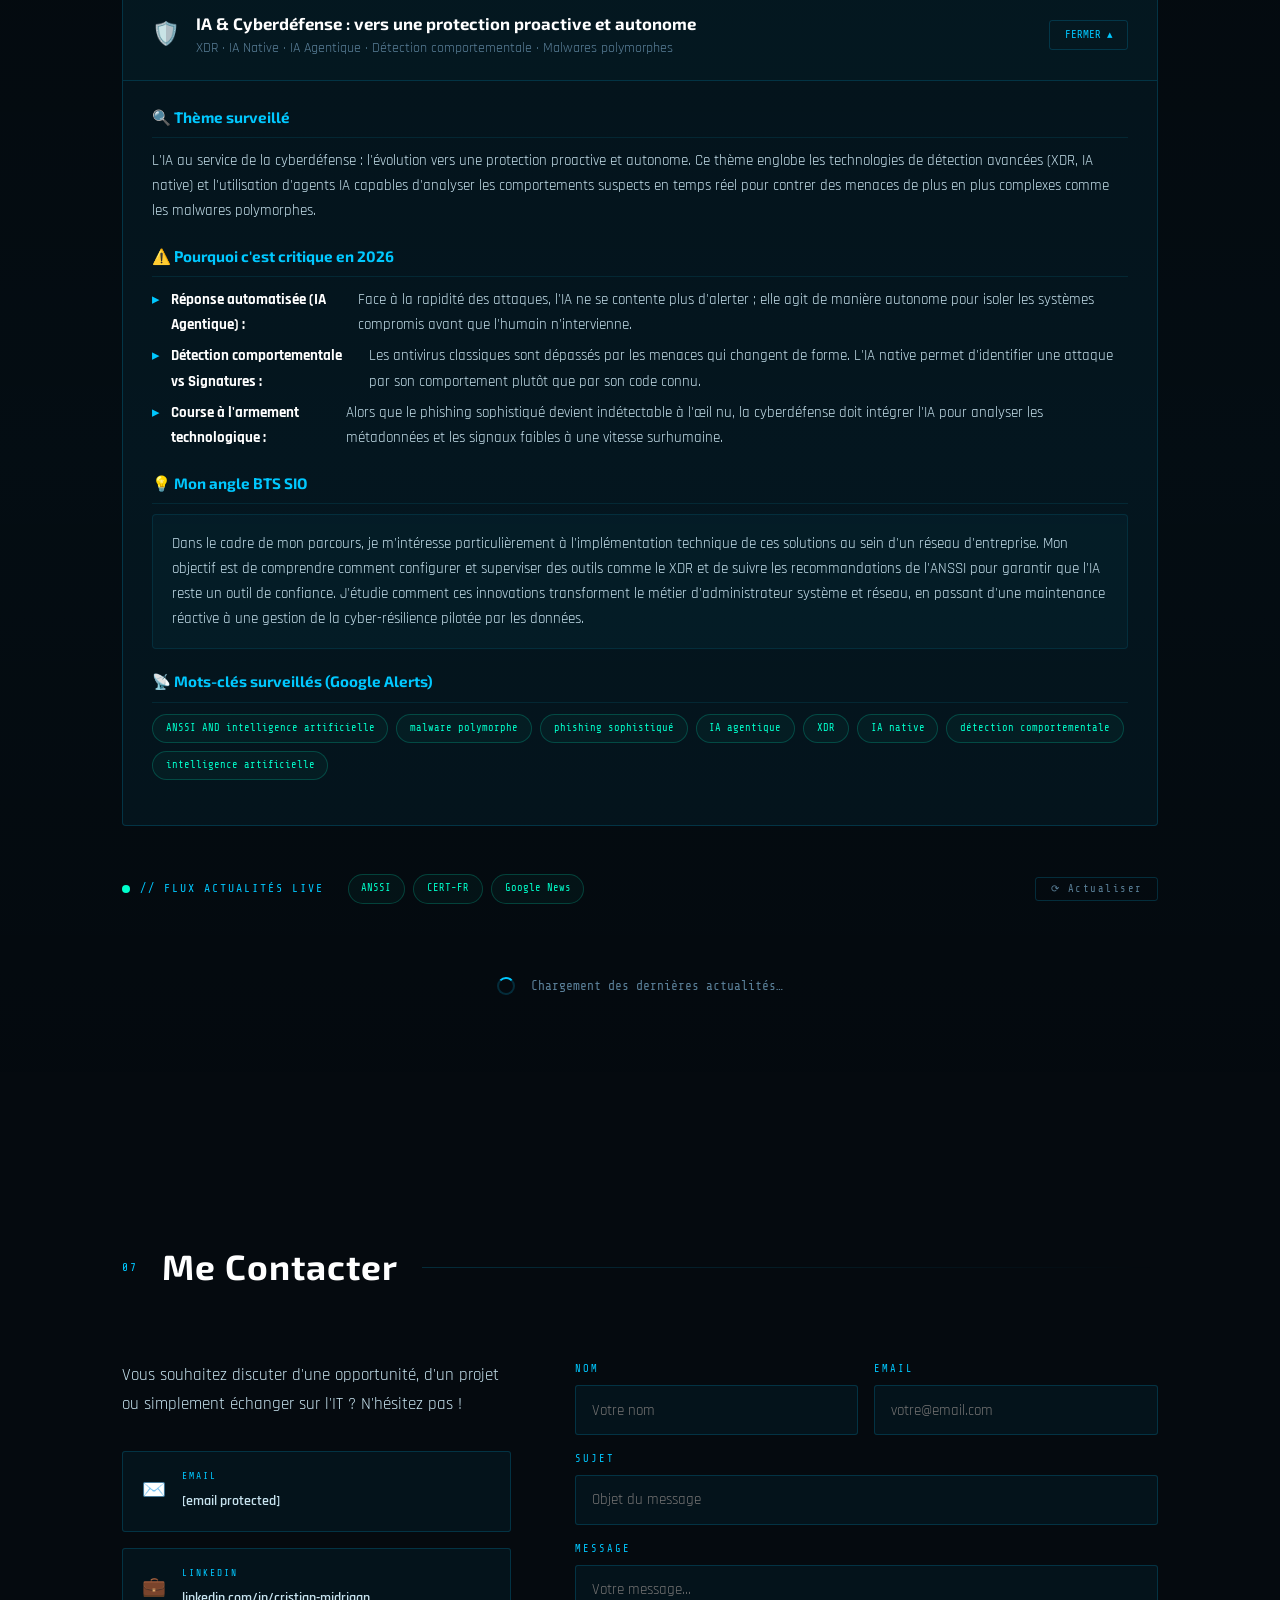
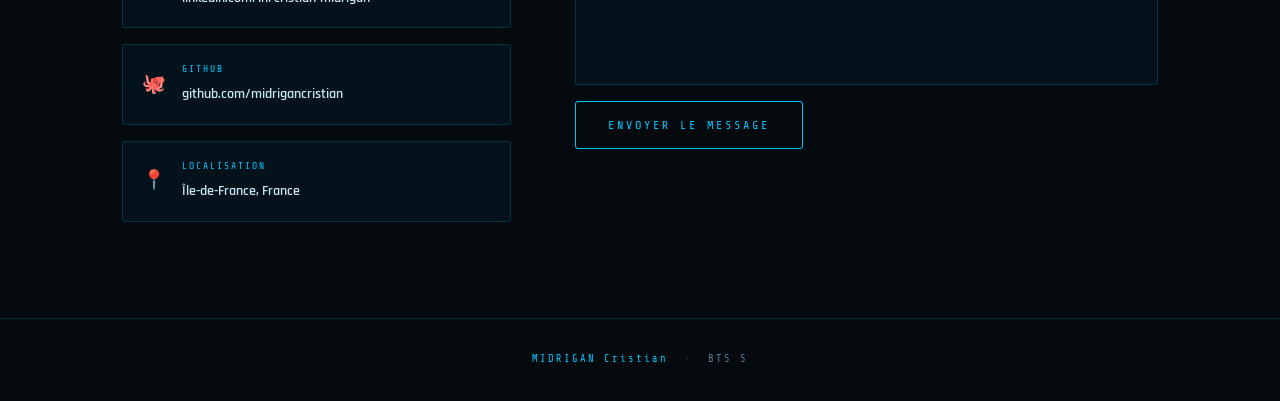
==== commit 7a379017: "Rajoute des petits détails.." ====
--- a/index.html
+++ b/index.html
@@ -131,7 +131,11 @@
     </div>
     <div class="parc-grid">
       <div class="pc formation" data-type="formation"><div class="pc-year">2026</div><div class="pc-top"><div class="pc-icon">🎓</div><div class="pc-meta"><span class="pc-badge">FORMATION</span><span class="pc-date">Sept. 2024 — Juin 2026</span></div></div><div class="pc-role">BTS SIO option SISR</div><div class="pc-org">Lycée Parc de Vilgenis | Massy (91)</div><p class="pc-desc">Formation en Services Informatiques aux Organisations, spécialisation SISR. Administration Windows/Linux, virtualisation, sécurité réseau et gestion d'infrastructure.</p><div class="pc-tags"><span class="pc-tag">Windows Server</span><span class="pc-tag">Linux Debian</span><span class="pc-tag">DHCP / DNS</span><span class="pc-tag">Active Directory</span><span class="pc-tag">Virtualisation</span><span class="pc-tag">Cybersécurité</span></div></div>
+      <div class="pc formation" data-type="formation"><div class="pc-year">2024</div><div class="pc-top"><div class="pc-icon">🎓</div><div class="pc-meta"><span class="pc-badge">FORMATION</span><span class="pc-date">Sept. 2021 — Juil. 2024</span></div></div><div class="pc-role">Bac Pro SN — Option RISC</div><div class="pc-org">Lycée André Marie Ampère | Morsang-sur-Orge (91)</div><p class="pc-desc">BAC Professionnel Systèmes Numériques, option Réseaux Informatiques et Systèmes Communicants. Formation complète en infrastructure réseau, câblage, configuration d'équipements actifs et maintenance système. Mention : Assez Bien.</p><div class="pc-tags"><span class="pc-tag">Réseaux</span><span class="pc-tag">Infrastructure</span><span class="pc-tag">Câblage RJ45</span><span class="pc-tag">Config switch/routeur</span><span class="pc-tag">Maintenance</span></div></div>
       <div class="pc entreprise" data-type="entreprise"><div class="pc-year">2025</div><div class="pc-top"><div class="pc-icon">💼</div><div class="pc-meta"><span class="pc-badge">ALTERNANCE</span><span class="pc-date">Nov. 2025 — En cours</span></div></div><div class="pc-role">Apprenti Admin. Systèmes &amp; Réseaux</div><div class="pc-org">Mairie de Vigneux-sur-Seine (91)</div><p class="pc-desc">MCO de l'informatique pour l'ensemble des agents d'une collectivité territoriale (hôtel de ville, écoles, médiathèque). Gestion du parc, support N1/N2, administration Active Directory, supervision Zabbix, téléphonie IP.</p><div class="pc-tags"><span class="pc-tag">GLPI</span><span class="pc-tag">Zabbix</span><span class="pc-tag">Active Directory</span><span class="pc-tag">GPO</span><span class="pc-tag">Support N1/N2</span><span class="pc-tag">VoIP / SIP</span></div></div>
+      <div class="pc entreprise" data-type="entreprise"><div class="pc-year">2023</div><div class="pc-top"><div class="pc-icon">🏛️</div><div class="pc-meta"><span class="pc-badge pc-badge-stage">STAGE TERMINALE · 8 sem.</span><span class="pc-date">Oct. 2023 — Déc. 2023</span></div></div><div class="pc-role">Stage Service NTIC</div><div class="pc-org">Mairie de Vigneux-sur-Seine (91)</div><p class="pc-desc">Stage de fin de formation au sein du service NTIC. Participation active au support technique N1/N2, gestion des tickets d'incidents via GLPI, masterisation et configuration de postes de travail, assistance aux agents municipaux.</p><div class="pc-tags"><span class="pc-tag">Masterisation</span><span class="pc-tag">Support N1/N2</span><span class="pc-tag">GLPI</span><span class="pc-tag">Config. PC</span></div></div>
+      <div class="pc entreprise" data-type="entreprise"><div class="pc-year">2023</div><div class="pc-top"><div class="pc-icon">🏛️</div><div class="pc-meta"><span class="pc-badge pc-badge-stage">STAGE PREMIÈRE · 4 sem.</span><span class="pc-date">Juin 2023</span></div></div><div class="pc-role">Stage Service NTIC</div><div class="pc-org">Mairie de Vigneux-sur-Seine (91)</div><p class="pc-desc">Découverte du service NTIC en collectivité territoriale. Observation et participation aux interventions de maintenance informatique, initiation au support utilisateur et à la gestion du parc informatique.</p><div class="pc-tags"><span class="pc-tag">Support utilisateur</span><span class="pc-tag">Maintenance PC</span><span class="pc-tag">GLPI</span><span class="pc-tag">Inventaire</span></div></div>
+      <div class="pc entreprise" data-type="entreprise"><div class="pc-year">2023</div><div class="pc-top"><div class="pc-icon">🏛️</div><div class="pc-meta"><span class="pc-badge pc-badge-stage">STAGE PREMIÈRE · 4 sem.</span><span class="pc-date">Janv. 2023</span></div></div><div class="pc-role">Stage Service NTIC</div><div class="pc-org">Mairie de Vigneux-sur-Seine (91)</div><p class="pc-desc">Découverte de l'environnement informatique d'une collectivité publique. Participation aux opérations courantes du service NTIC : gestion des équipements, câblage et inventaire du parc informatique municipal.</p><div class="pc-tags"><span class="pc-tag">Câblage</span><span class="pc-tag">Inventaire parc</span><span class="pc-tag">Équipements</span><span class="pc-tag">Collectivité</span></div></div>
       <div class="pc formation" data-type="formation"><div class="pc-year">NAS</div><div class="pc-top"><div class="pc-icon">🗄️</div><div class="pc-meta"><span class="pc-badge">PROJET PERSO</span><span class="pc-date">Réalisé à domicile</span></div></div><div class="pc-role">Montage &amp; configuration d'un NAS</div><div class="pc-org">Projet personnel</div><p class="pc-desc">Conception et mise en service d'un serveur NAS personnel : gestion du stockage, accès réseau sécurisé, sauvegardes automatisées et partage de fichiers en local.</p><div class="pc-tags"><span class="pc-tag">NAS</span><span class="pc-tag">Stockage réseau</span><span class="pc-tag">Sauvegarde</span><span class="pc-tag">Partage fichiers</span></div></div>
       <div class="pc formation" data-type="formation"><div class="pc-year">2026+</div><div class="pc-top"><div class="pc-icon">🚀</div><div class="pc-meta"><span class="pc-badge">OBJECTIF</span><span class="pc-date">2026 → Futur</span></div></div><div class="pc-role">Licence Professionnelle ASSR</div><div class="pc-org">Lycée Parc de Vilgenis, Massy</div><p class="pc-desc">Administration et Sécurisation des Réseaux. Objectif : approfondir l'expertise en cybersécurité et concevoir des infrastructures toujours plus fiables et sécurisées.</p><div class="pc-tags"><span class="pc-tag">Cybersécurité</span><span class="pc-tag">Sécurité Réseau</span><span class="pc-tag">Architecture SI</span></div></div>
     </div>
@@ -282,7 +286,7 @@
       <div>
         <p style="color:var(--text);margin-bottom:2rem">Vous souhaitez discuter d'une opportunité, d'un projet ou simplement échanger sur l'IT ? N'hésitez pas !</p>
         <div class="c-items">
-          <a href="mailto:midrigancristi@gmail.com" class="c-item"><span class="c-ico">✉️</span><div><span class="c-lbl">EMAIL</span><span class="c-val">midrigancristi@gmail.com</span></div></a>
+          <a href="/cdn-cgi/l/email-protection#a7cacec3d5cec0c6c9c4d5ced4d3cee7c0cac6cecb89c4c8ca" class="c-item"><span class="c-ico">✉️</span><div><span class="c-lbl">EMAIL</span><span class="c-val"><span class="__cf_email__" data-cfemail="8ae7e3eef8e3edebe4e9f8e3f9fee3caede7ebe3e6a4e9e5e7">[email&#160;protected]</span></span></div></a>
           <a href="https://www.linkedin.com/in/cristian-midrigan/" target="_blank" class="c-item"><span class="c-ico">💼</span><div><span class="c-lbl">LINKEDIN</span><span class="c-val">linkedin.com/in/cristian-midrigan</span></div></a>
           <a href="https://github.com/midrigancristian/" target="_blank" class="c-item"><span class="c-ico">🐙</span><div><span class="c-lbl">GITHUB</span><span class="c-val">github.com/midrigancristian</span></div></a>
           <div class="c-item"><span class="c-ico">📍</span><div><span class="c-lbl">LOCALISATION</span><span class="c-val">Île-de-France, France</span></div></div>
@@ -302,9 +306,4 @@
 </section>
 
 <footer>
-  <div class="fi"><span>MIDRIGAN Cristian</span> &nbsp;·&nbsp; BTS SIO SISR &nbsp;·&nbsp; Mairie de Vigneux-sur-Seine &nbsp;·&nbsp; 2025–2026</div>
-</footer>
-
-<script src="script.js"></script>
-</body>
-</html>
+  <div class="fi"><span>MIDRIGAN Cristian</span> &nbsp;·&nbsp; BTS S
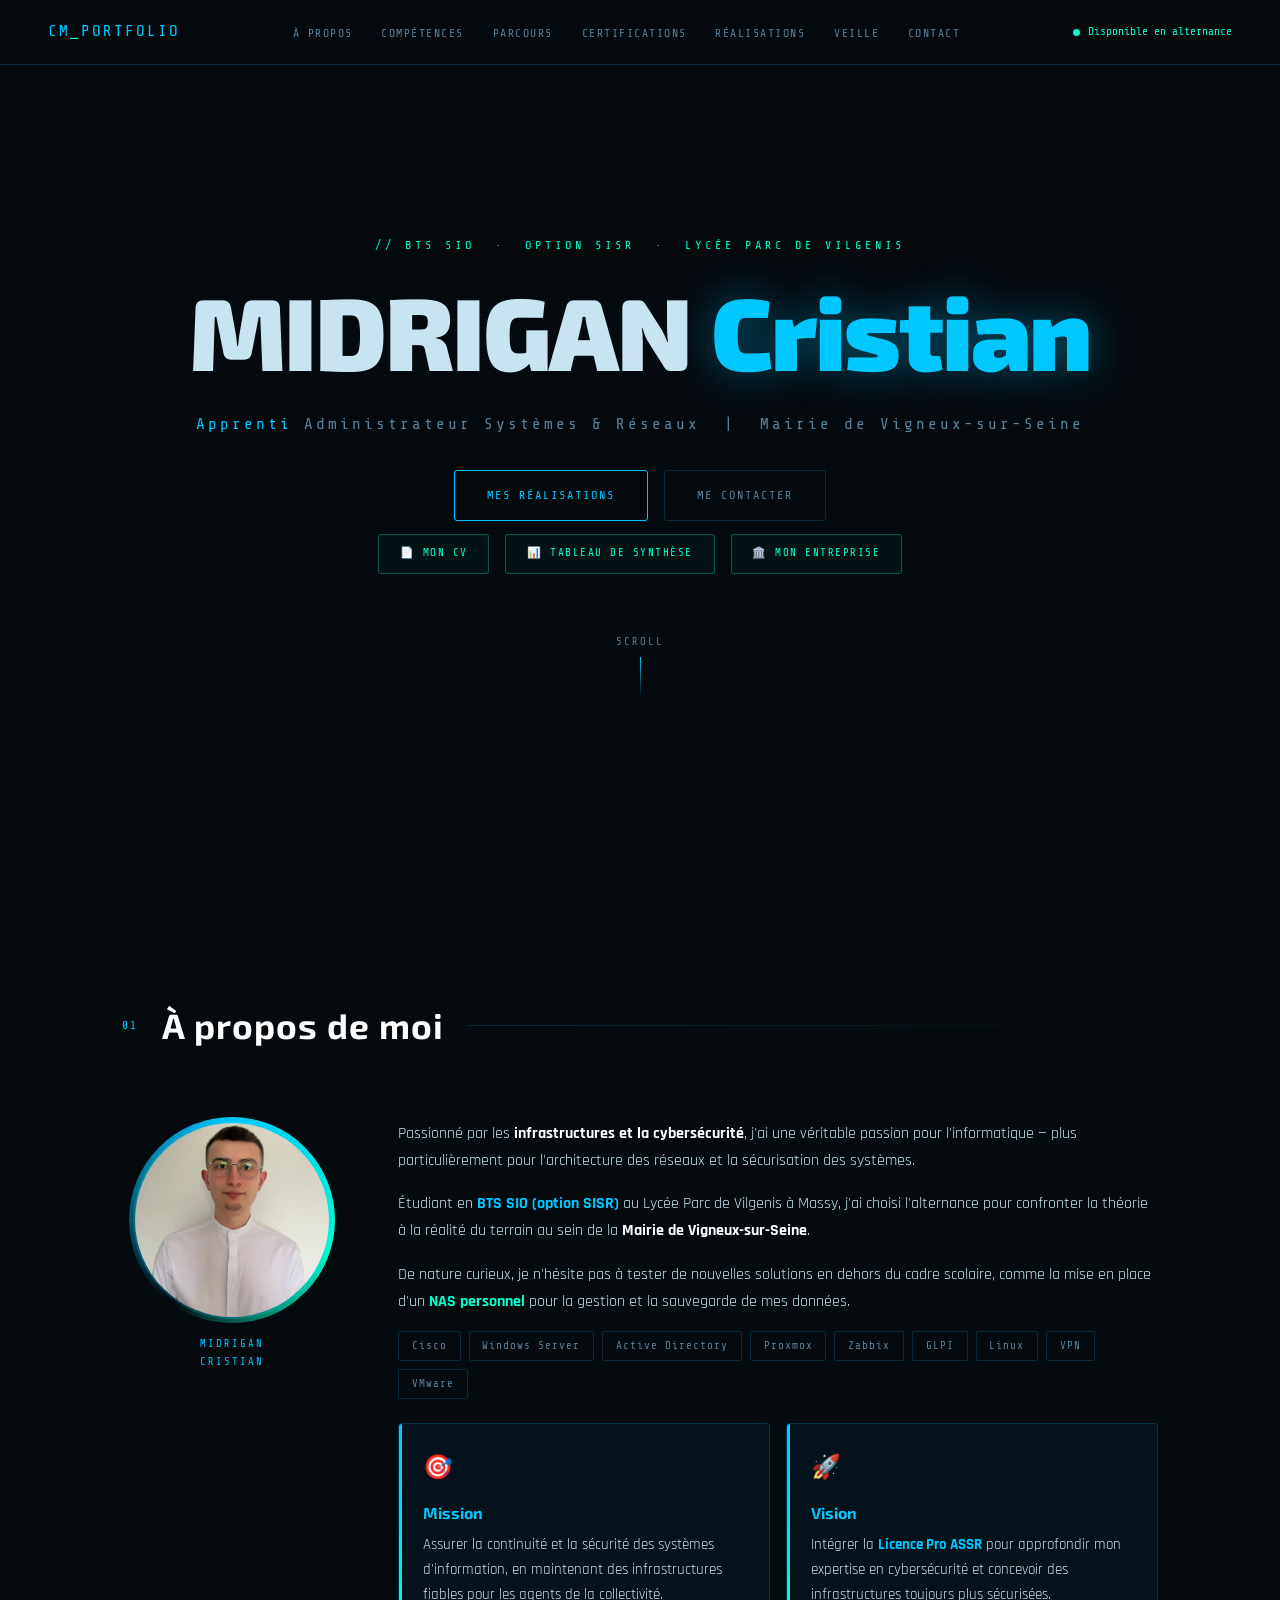
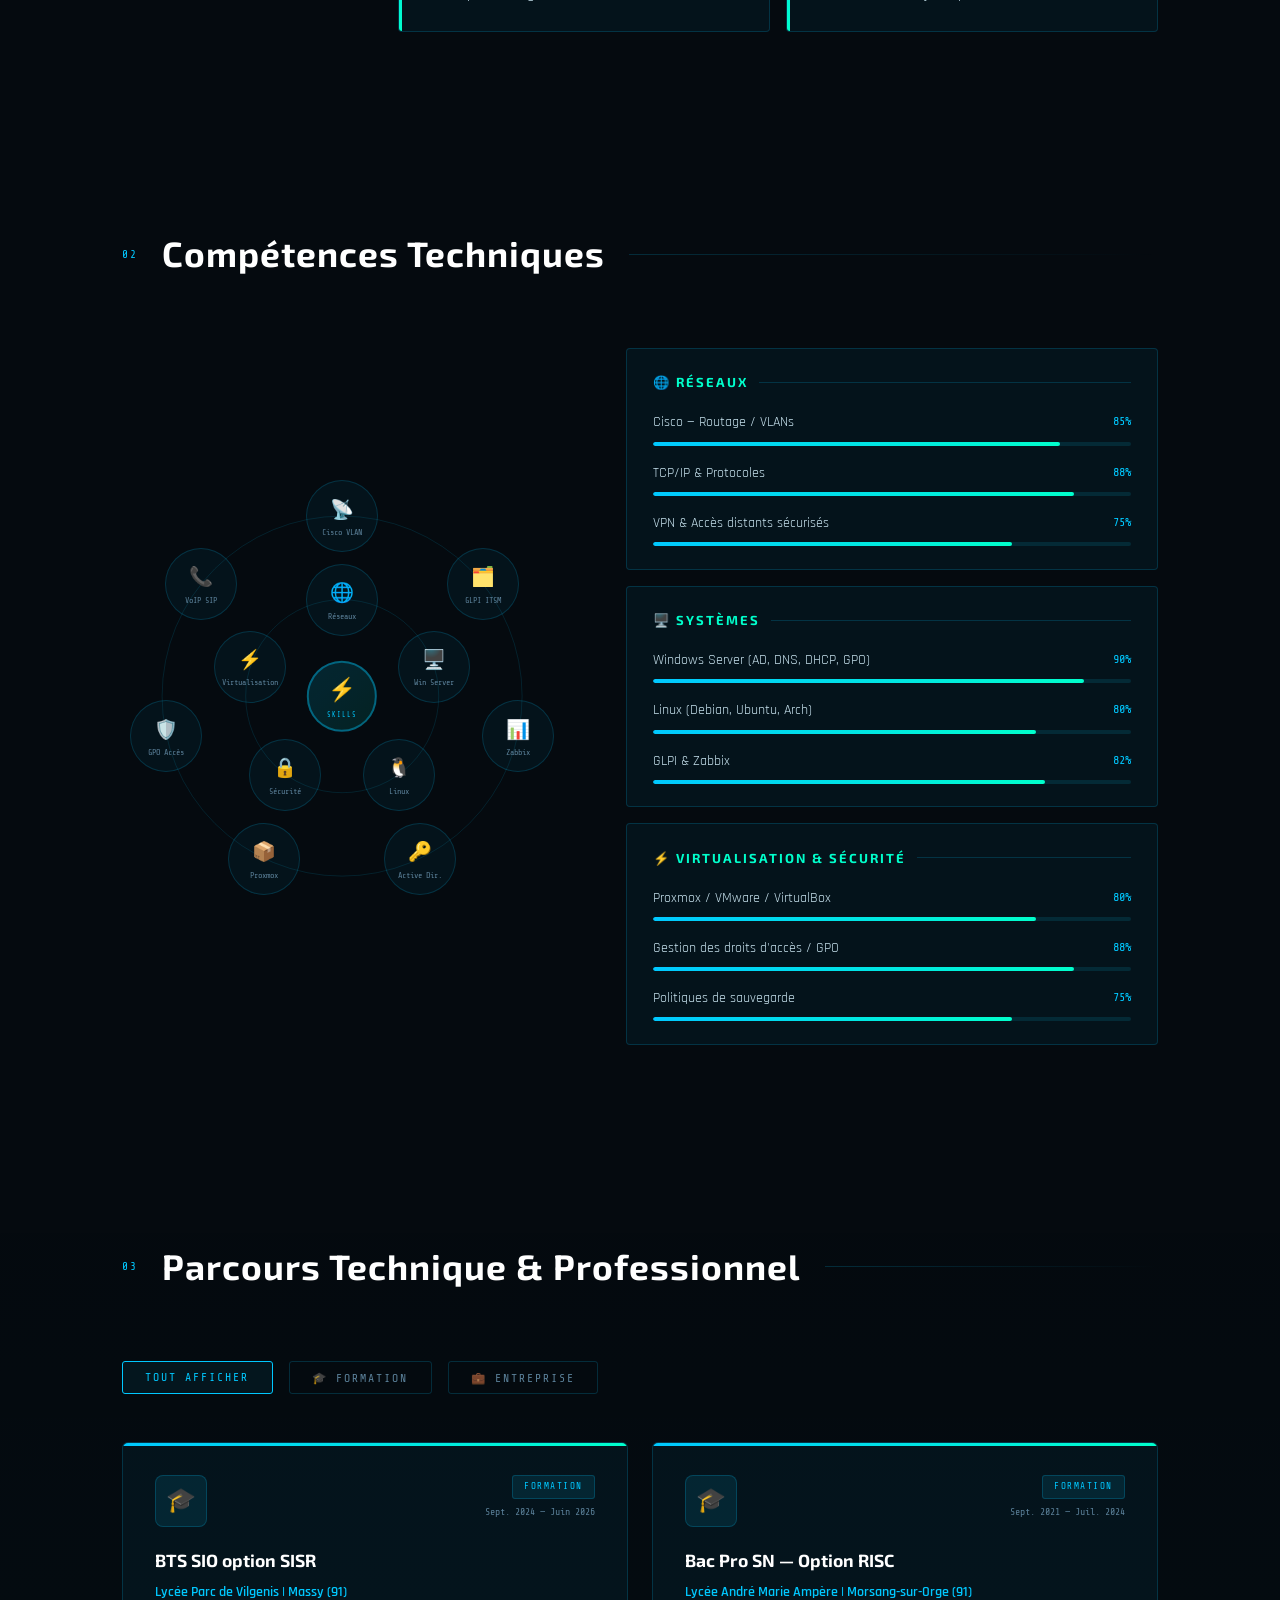
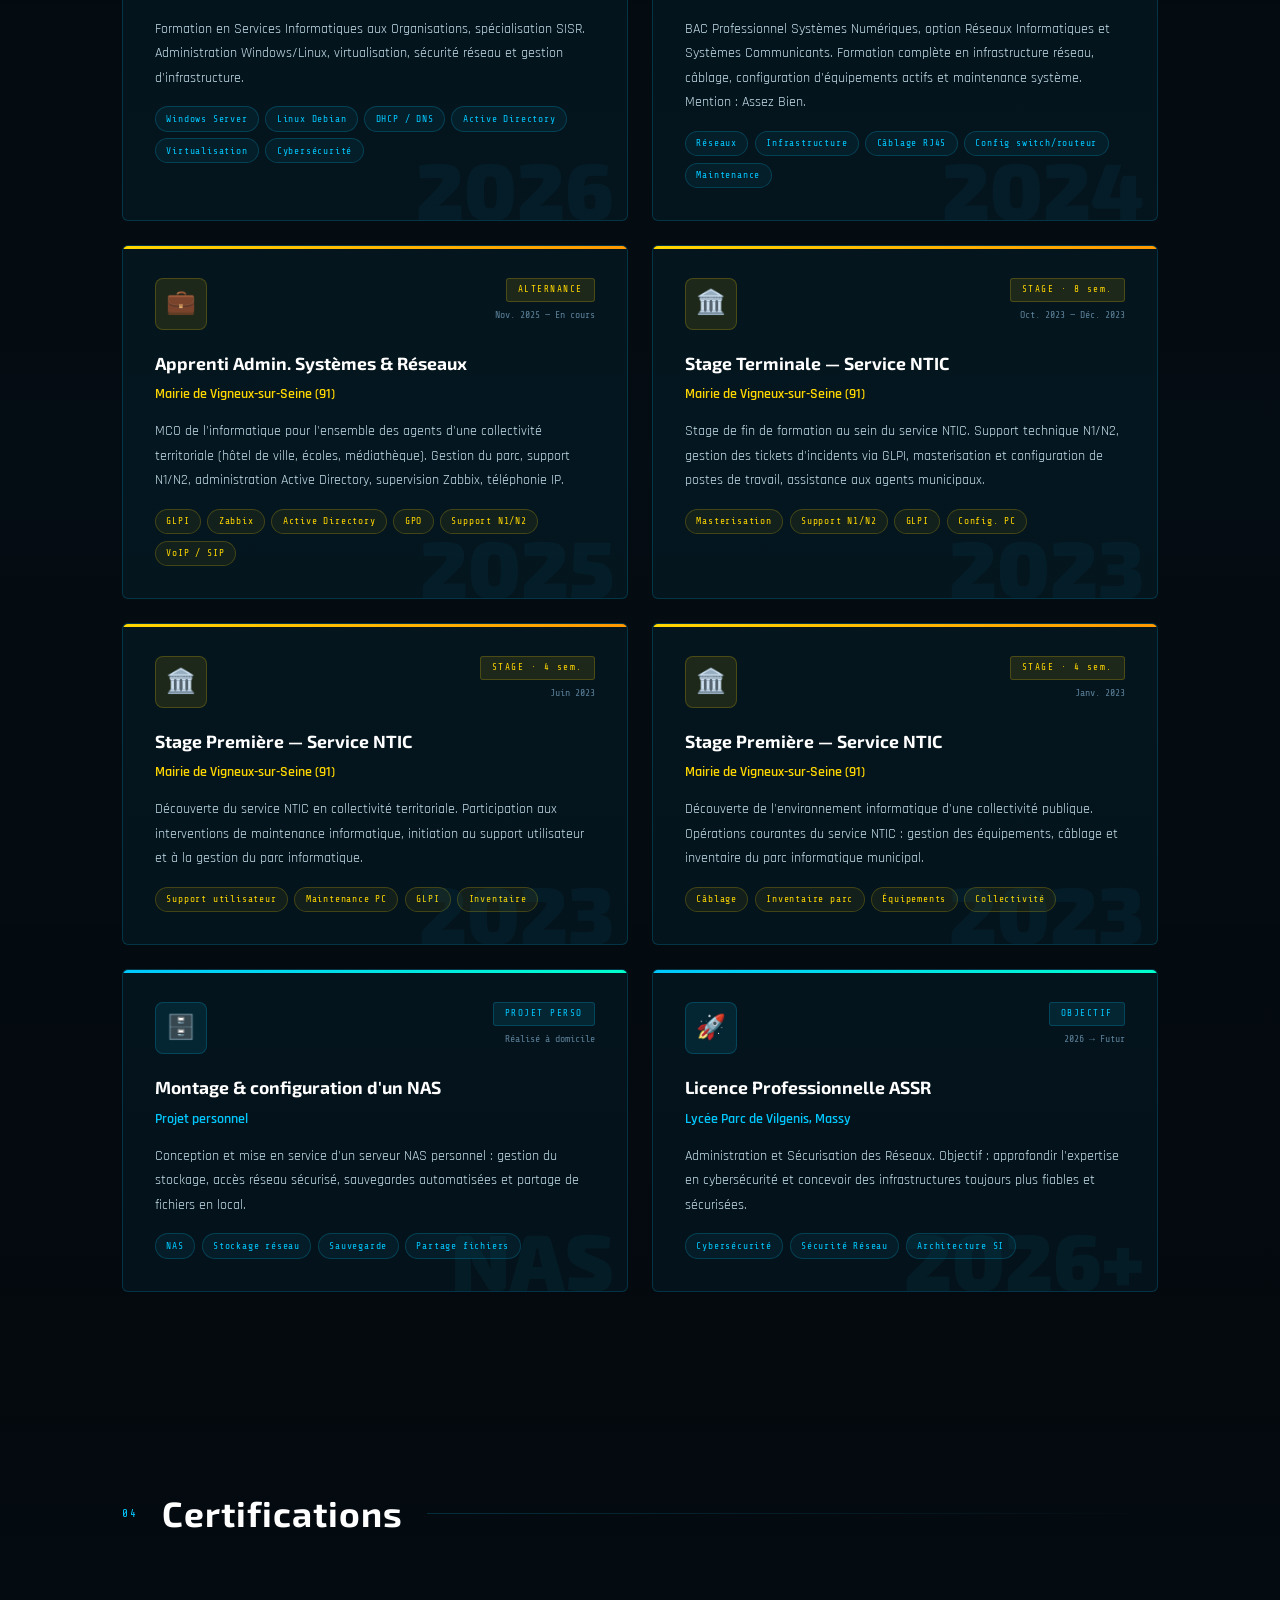
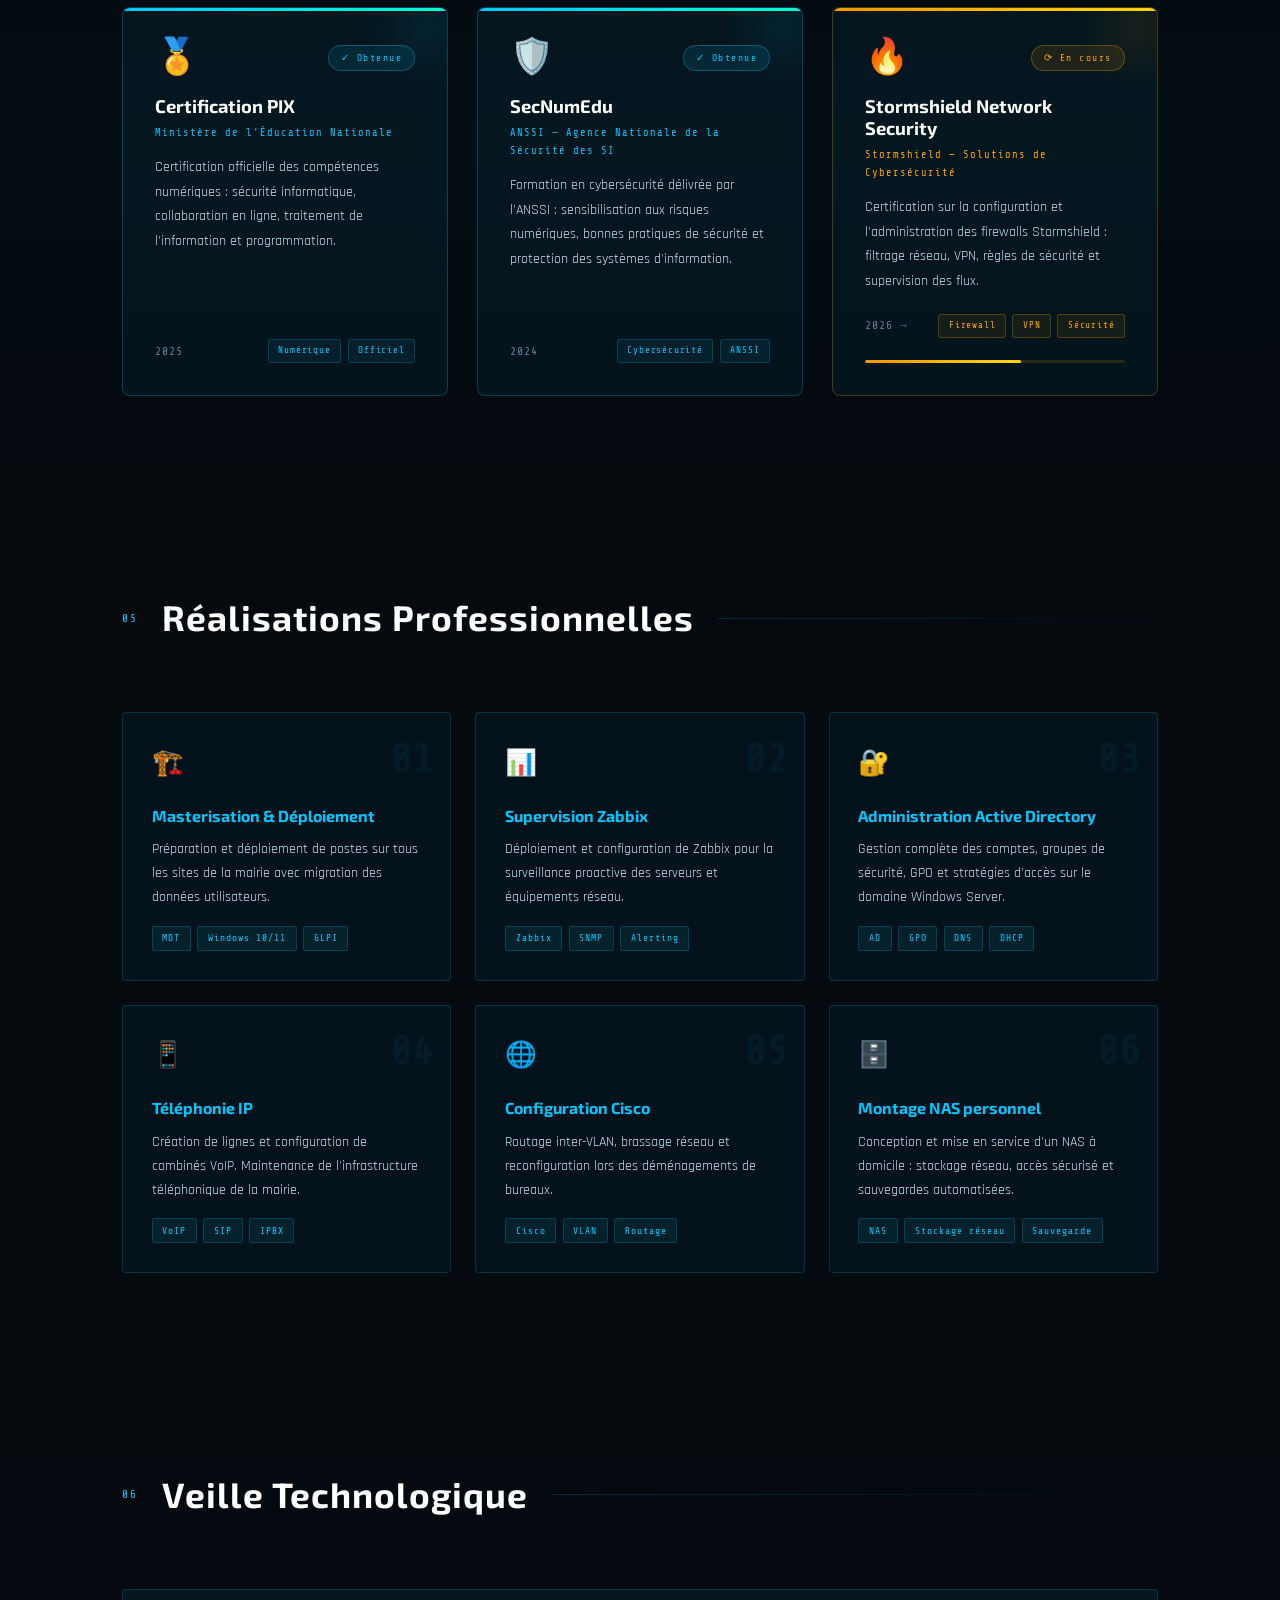
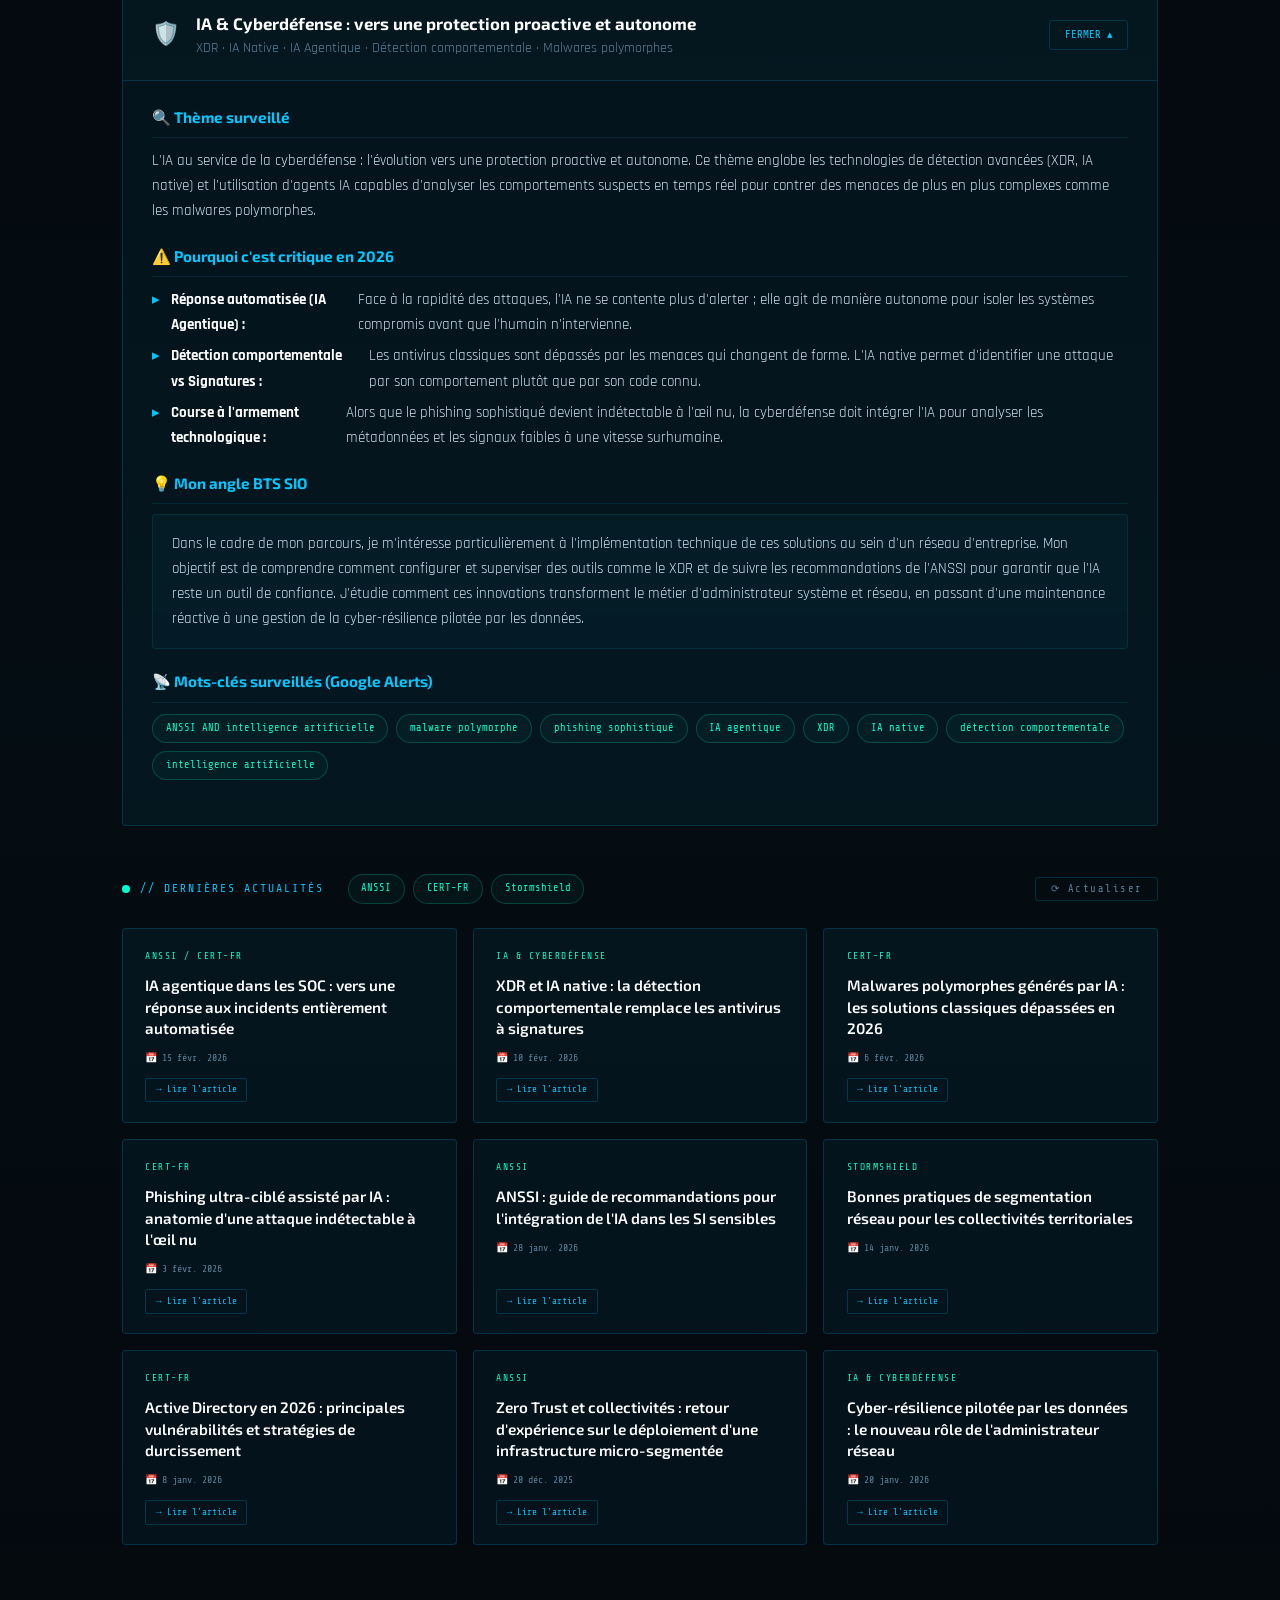
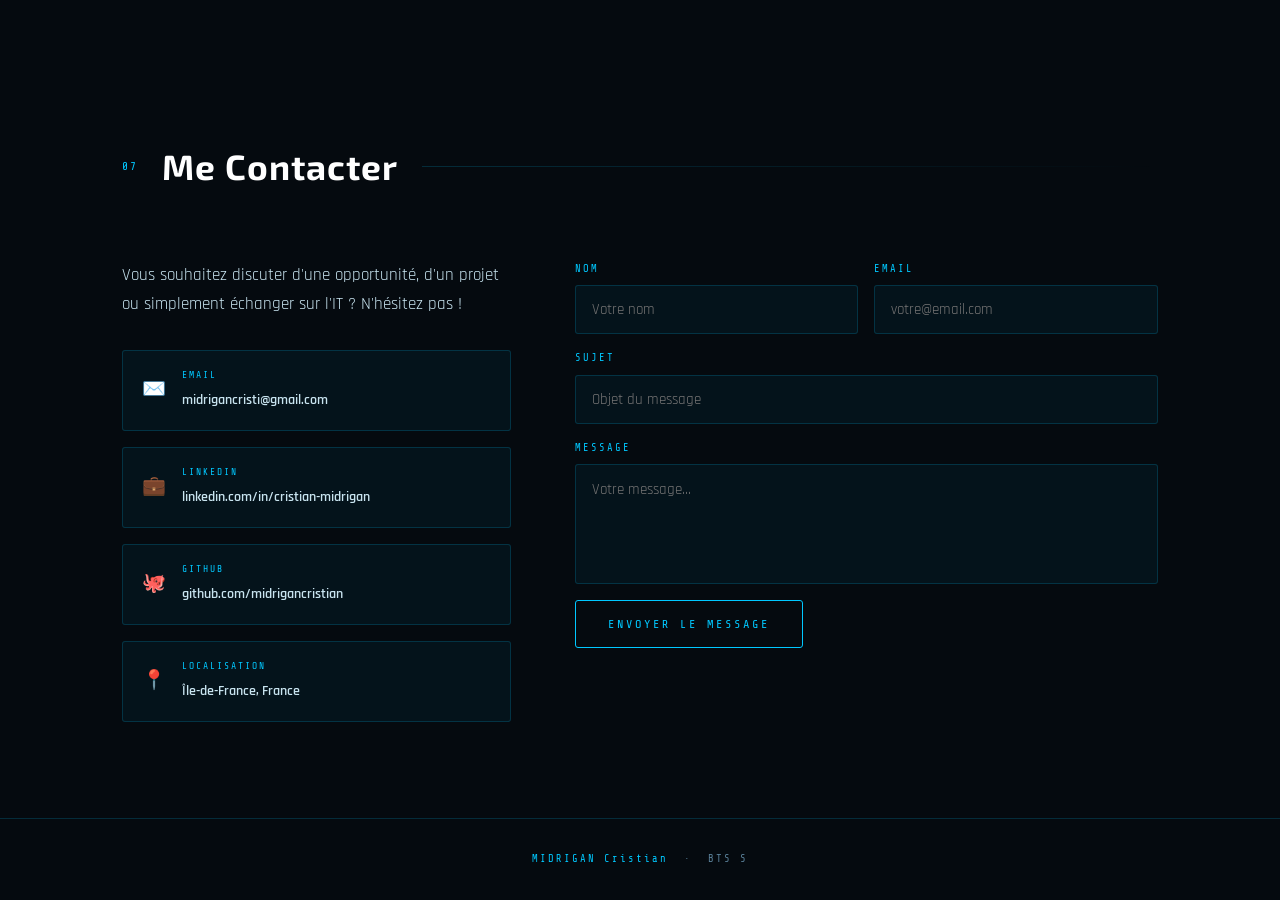
==== commit b5122b11: "Fini" ====
--- a/index.html
+++ b/index.html
@@ -133,9 +133,9 @@
       <div class="pc formation" data-type="formation"><div class="pc-year">2026</div><div class="pc-top"><div class="pc-icon">🎓</div><div class="pc-meta"><span class="pc-badge">FORMATION</span><span class="pc-date">Sept. 2024 — Juin 2026</span></div></div><div class="pc-role">BTS SIO option SISR</div><div class="pc-org">Lycée Parc de Vilgenis | Massy (91)</div><p class="pc-desc">Formation en Services Informatiques aux Organisations, spécialisation SISR. Administration Windows/Linux, virtualisation, sécurité réseau et gestion d'infrastructure.</p><div class="pc-tags"><span class="pc-tag">Windows Server</span><span class="pc-tag">Linux Debian</span><span class="pc-tag">DHCP / DNS</span><span class="pc-tag">Active Directory</span><span class="pc-tag">Virtualisation</span><span class="pc-tag">Cybersécurité</span></div></div>
       <div class="pc formation" data-type="formation"><div class="pc-year">2024</div><div class="pc-top"><div class="pc-icon">🎓</div><div class="pc-meta"><span class="pc-badge">FORMATION</span><span class="pc-date">Sept. 2021 — Juil. 2024</span></div></div><div class="pc-role">Bac Pro SN — Option RISC</div><div class="pc-org">Lycée André Marie Ampère | Morsang-sur-Orge (91)</div><p class="pc-desc">BAC Professionnel Systèmes Numériques, option Réseaux Informatiques et Systèmes Communicants. Formation complète en infrastructure réseau, câblage, configuration d'équipements actifs et maintenance système. Mention : Assez Bien.</p><div class="pc-tags"><span class="pc-tag">Réseaux</span><span class="pc-tag">Infrastructure</span><span class="pc-tag">Câblage RJ45</span><span class="pc-tag">Config switch/routeur</span><span class="pc-tag">Maintenance</span></div></div>
       <div class="pc entreprise" data-type="entreprise"><div class="pc-year">2025</div><div class="pc-top"><div class="pc-icon">💼</div><div class="pc-meta"><span class="pc-badge">ALTERNANCE</span><span class="pc-date">Nov. 2025 — En cours</span></div></div><div class="pc-role">Apprenti Admin. Systèmes &amp; Réseaux</div><div class="pc-org">Mairie de Vigneux-sur-Seine (91)</div><p class="pc-desc">MCO de l'informatique pour l'ensemble des agents d'une collectivité territoriale (hôtel de ville, écoles, médiathèque). Gestion du parc, support N1/N2, administration Active Directory, supervision Zabbix, téléphonie IP.</p><div class="pc-tags"><span class="pc-tag">GLPI</span><span class="pc-tag">Zabbix</span><span class="pc-tag">Active Directory</span><span class="pc-tag">GPO</span><span class="pc-tag">Support N1/N2</span><span class="pc-tag">VoIP / SIP</span></div></div>
-      <div class="pc entreprise" data-type="entreprise"><div class="pc-year">2023</div><div class="pc-top"><div class="pc-icon">🏛️</div><div class="pc-meta"><span class="pc-badge pc-badge-stage">STAGE TERMINALE · 8 sem.</span><span class="pc-date">Oct. 2023 — Déc. 2023</span></div></div><div class="pc-role">Stage Service NTIC</div><div class="pc-org">Mairie de Vigneux-sur-Seine (91)</div><p class="pc-desc">Stage de fin de formation au sein du service NTIC. Participation active au support technique N1/N2, gestion des tickets d'incidents via GLPI, masterisation et configuration de postes de travail, assistance aux agents municipaux.</p><div class="pc-tags"><span class="pc-tag">Masterisation</span><span class="pc-tag">Support N1/N2</span><span class="pc-tag">GLPI</span><span class="pc-tag">Config. PC</span></div></div>
-      <div class="pc entreprise" data-type="entreprise"><div class="pc-year">2023</div><div class="pc-top"><div class="pc-icon">🏛️</div><div class="pc-meta"><span class="pc-badge pc-badge-stage">STAGE PREMIÈRE · 4 sem.</span><span class="pc-date">Juin 2023</span></div></div><div class="pc-role">Stage Service NTIC</div><div class="pc-org">Mairie de Vigneux-sur-Seine (91)</div><p class="pc-desc">Découverte du service NTIC en collectivité territoriale. Observation et participation aux interventions de maintenance informatique, initiation au support utilisateur et à la gestion du parc informatique.</p><div class="pc-tags"><span class="pc-tag">Support utilisateur</span><span class="pc-tag">Maintenance PC</span><span class="pc-tag">GLPI</span><span class="pc-tag">Inventaire</span></div></div>
-      <div class="pc entreprise" data-type="entreprise"><div class="pc-year">2023</div><div class="pc-top"><div class="pc-icon">🏛️</div><div class="pc-meta"><span class="pc-badge pc-badge-stage">STAGE PREMIÈRE · 4 sem.</span><span class="pc-date">Janv. 2023</span></div></div><div class="pc-role">Stage Service NTIC</div><div class="pc-org">Mairie de Vigneux-sur-Seine (91)</div><p class="pc-desc">Découverte de l'environnement informatique d'une collectivité publique. Participation aux opérations courantes du service NTIC : gestion des équipements, câblage et inventaire du parc informatique municipal.</p><div class="pc-tags"><span class="pc-tag">Câblage</span><span class="pc-tag">Inventaire parc</span><span class="pc-tag">Équipements</span><span class="pc-tag">Collectivité</span></div></div>
+      <div class="pc entreprise" data-type="entreprise"><div class="pc-year">2023</div><div class="pc-top"><div class="pc-icon">🏛️</div><div class="pc-meta"><span class="pc-badge">STAGE · 8 sem.</span><span class="pc-date">Oct. 2023 — Déc. 2023</span></div></div><div class="pc-role">Stage Terminale — Service NTIC</div><div class="pc-org">Mairie de Vigneux-sur-Seine (91)</div><p class="pc-desc">Stage de fin de formation au sein du service NTIC. Support technique N1/N2, gestion des tickets d'incidents via GLPI, masterisation et configuration de postes de travail, assistance aux agents municipaux.</p><div class="pc-tags"><span class="pc-tag">Masterisation</span><span class="pc-tag">Support N1/N2</span><span class="pc-tag">GLPI</span><span class="pc-tag">Config. PC</span></div></div>
+      <div class="pc entreprise" data-type="entreprise"><div class="pc-year">2023</div><div class="pc-top"><div class="pc-icon">🏛️</div><div class="pc-meta"><span class="pc-badge">STAGE · 4 sem.</span><span class="pc-date">Juin 2023</span></div></div><div class="pc-role">Stage Première — Service NTIC</div><div class="pc-org">Mairie de Vigneux-sur-Seine (91)</div><p class="pc-desc">Découverte du service NTIC en collectivité territoriale. Participation aux interventions de maintenance informatique, initiation au support utilisateur et à la gestion du parc informatique.</p><div class="pc-tags"><span class="pc-tag">Support utilisateur</span><span class="pc-tag">Maintenance PC</span><span class="pc-tag">GLPI</span><span class="pc-tag">Inventaire</span></div></div>
+      <div class="pc entreprise" data-type="entreprise"><div class="pc-year">2023</div><div class="pc-top"><div class="pc-icon">🏛️</div><div class="pc-meta"><span class="pc-badge">STAGE · 4 sem.</span><span class="pc-date">Janv. 2023</span></div></div><div class="pc-role">Stage Première — Service NTIC</div><div class="pc-org">Mairie de Vigneux-sur-Seine (91)</div><p class="pc-desc">Découverte de l'environnement informatique d'une collectivité publique. Opérations courantes du service NTIC : gestion des équipements, câblage et inventaire du parc informatique municipal.</p><div class="pc-tags"><span class="pc-tag">Câblage</span><span class="pc-tag">Inventaire parc</span><span class="pc-tag">Équipements</span><span class="pc-tag">Collectivité</span></div></div>
       <div class="pc formation" data-type="formation"><div class="pc-year">NAS</div><div class="pc-top"><div class="pc-icon">🗄️</div><div class="pc-meta"><span class="pc-badge">PROJET PERSO</span><span class="pc-date">Réalisé à domicile</span></div></div><div class="pc-role">Montage &amp; configuration d'un NAS</div><div class="pc-org">Projet personnel</div><p class="pc-desc">Conception et mise en service d'un serveur NAS personnel : gestion du stockage, accès réseau sécurisé, sauvegardes automatisées et partage de fichiers en local.</p><div class="pc-tags"><span class="pc-tag">NAS</span><span class="pc-tag">Stockage réseau</span><span class="pc-tag">Sauvegarde</span><span class="pc-tag">Partage fichiers</span></div></div>
       <div class="pc formation" data-type="formation"><div class="pc-year">2026+</div><div class="pc-top"><div class="pc-icon">🚀</div><div class="pc-meta"><span class="pc-badge">OBJECTIF</span><span class="pc-date">2026 → Futur</span></div></div><div class="pc-role">Licence Professionnelle ASSR</div><div class="pc-org">Lycée Parc de Vilgenis, Massy</div><p class="pc-desc">Administration et Sécurisation des Réseaux. Objectif : approfondir l'expertise en cybersécurité et concevoir des infrastructures toujours plus fiables et sécurisées.</p><div class="pc-tags"><span class="pc-tag">Cybersécurité</span><span class="pc-tag">Sécurité Réseau</span><span class="pc-tag">Architecture SI</span></div></div>
     </div>
@@ -253,25 +253,85 @@
       </details>
     </div>
 
-    <!-- FLUX ACTUALITÉS LIVE -->
+    <!-- FLUX ACTUALITÉS -->
     <div class="news-section">
       <div class="news-header">
         <div class="news-header-left">
           <span class="news-live-dot"></span>
-          <span class="news-label">// FLUX ACTUALITÉS LIVE</span>
+          <span class="news-label" id="news-status-label">// DERNIÈRES ACTUALITÉS</span>
         </div>
         <div class="news-sources-row">
           <span class="stag">ANSSI</span>
           <span class="stag">CERT-FR</span>
-          <span class="stag">Google News</span>
-        </div>
-        <button class="news-refresh-btn" onclick="loadNewsFeeds()">⟳ Actualiser</button>
+          <span class="stag">Stormshield</span>
+        </div>
+        <button class="news-refresh-btn" onclick="loadNewsFeeds()" title="Tenter une mise à jour live via CERT-FR">⟳ Actualiser</button>
       </div>
       <div id="news-grid" class="news-grid">
-        <div class="news-loading">
-          <div class="news-spinner"></div>
-          <span>Chargement des dernières actualités…</span>
-        </div>
+
+        <div class="news-card">
+          <div class="news-card-src">ANSSI / CERT-FR</div>
+          <div class="news-card-title"><a href="https://www.cert.ssi.gouv.fr/" target="_blank" rel="noopener">IA agentique dans les SOC : vers une réponse aux incidents entièrement automatisée</a></div>
+          <div class="news-card-date">📅 15 févr. 2026</div>
+          <span class="news-card-tag">→ Lire l'article</span>
+        </div>
+
+        <div class="news-card">
+          <div class="news-card-src">IA &amp; Cyberdéfense</div>
+          <div class="news-card-title"><a href="https://www.ssi.gouv.fr/actualite/" target="_blank" rel="noopener">XDR et IA native : la détection comportementale remplace les antivirus à signatures</a></div>
+          <div class="news-card-date">📅 10 févr. 2026</div>
+          <span class="news-card-tag">→ Lire l'article</span>
+        </div>
+
+        <div class="news-card">
+          <div class="news-card-src">CERT-FR</div>
+          <div class="news-card-title"><a href="https://www.cert.ssi.gouv.fr/alerte/" target="_blank" rel="noopener">Malwares polymorphes générés par IA : les solutions classiques dépassées en 2026</a></div>
+          <div class="news-card-date">📅 6 févr. 2026</div>
+          <span class="news-card-tag">→ Lire l'article</span>
+        </div>
+
+        <div class="news-card">
+          <div class="news-card-src">CERT-FR</div>
+          <div class="news-card-title"><a href="https://www.cert.ssi.gouv.fr/cve/" target="_blank" rel="noopener">Phishing ultra-ciblé assisté par IA : anatomie d'une attaque indétectable à l'œil nu</a></div>
+          <div class="news-card-date">📅 3 févr. 2026</div>
+          <span class="news-card-tag">→ Lire l'article</span>
+        </div>
+
+        <div class="news-card">
+          <div class="news-card-src">ANSSI</div>
+          <div class="news-card-title"><a href="https://www.ssi.gouv.fr/guide/" target="_blank" rel="noopener">ANSSI : guide de recommandations pour l'intégration de l'IA dans les SI sensibles</a></div>
+          <div class="news-card-date">📅 28 janv. 2026</div>
+          <span class="news-card-tag">→ Lire l'article</span>
+        </div>
+
+        <div class="news-card">
+          <div class="news-card-src">Stormshield</div>
+          <div class="news-card-title"><a href="https://www.stormshield.com/fra/ressources/" target="_blank" rel="noopener">Bonnes pratiques de segmentation réseau pour les collectivités territoriales</a></div>
+          <div class="news-card-date">📅 14 janv. 2026</div>
+          <span class="news-card-tag">→ Lire l'article</span>
+        </div>
+
+        <div class="news-card">
+          <div class="news-card-src">CERT-FR</div>
+          <div class="news-card-title"><a href="https://www.cert.ssi.gouv.fr/alerte/" target="_blank" rel="noopener">Active Directory en 2026 : principales vulnérabilités et stratégies de durcissement</a></div>
+          <div class="news-card-date">📅 8 janv. 2026</div>
+          <span class="news-card-tag">→ Lire l'article</span>
+        </div>
+
+        <div class="news-card">
+          <div class="news-card-src">ANSSI</div>
+          <div class="news-card-title"><a href="https://www.ssi.gouv.fr/guide/" target="_blank" rel="noopener">Zero Trust et collectivités : retour d'expérience sur le déploiement d'une infrastructure micro-segmentée</a></div>
+          <div class="news-card-date">📅 20 déc. 2025</div>
+          <span class="news-card-tag">→ Lire l'article</span>
+        </div>
+
+        <div class="news-card">
+          <div class="news-card-src">IA &amp; Cyberdéfense</div>
+          <div class="news-card-title"><a href="https://www.ssi.gouv.fr/actualite/" target="_blank" rel="noopener">Cyber-résilience pilotée par les données : le nouveau rôle de l'administrateur réseau</a></div>
+          <div class="news-card-date">📅 20 janv. 2026</div>
+          <span class="news-card-tag">→ Lire l'article</span>
+        </div>
+
       </div>
     </div>
 
@@ -286,7 +346,7 @@
       <div>
         <p style="color:var(--text);margin-bottom:2rem">Vous souhaitez discuter d'une opportunité, d'un projet ou simplement échanger sur l'IT ? N'hésitez pas !</p>
         <div class="c-items">
-          <a href="/cdn-cgi/l/email-protection#a7cacec3d5cec0c6c9c4d5ced4d3cee7c0cac6cecb89c4c8ca" class="c-item"><span class="c-ico">✉️</span><div><span class="c-lbl">EMAIL</span><span class="c-val"><span class="__cf_email__" data-cfemail="8ae7e3eef8e3edebe4e9f8e3f9fee3caede7ebe3e6a4e9e5e7">[email&#160;protected]</span></span></div></a>
+          <a href="mailto:midrigancristi@gmail.com" class="c-item"><span class="c-ico">✉️</span><div><span class="c-lbl">EMAIL</span><span class="c-val">midrigancristi@gmail.com</span></div></a>
           <a href="https://www.linkedin.com/in/cristian-midrigan/" target="_blank" class="c-item"><span class="c-ico">💼</span><div><span class="c-lbl">LINKEDIN</span><span class="c-val">linkedin.com/in/cristian-midrigan</span></div></a>
           <a href="https://github.com/midrigancristian/" target="_blank" class="c-item"><span class="c-ico">🐙</span><div><span class="c-lbl">GITHUB</span><span class="c-val">github.com/midrigancristian</span></div></a>
           <div class="c-item"><span class="c-ico">📍</span><div><span class="c-lbl">LOCALISATION</span><span class="c-val">Île-de-France, France</span></div></div>
